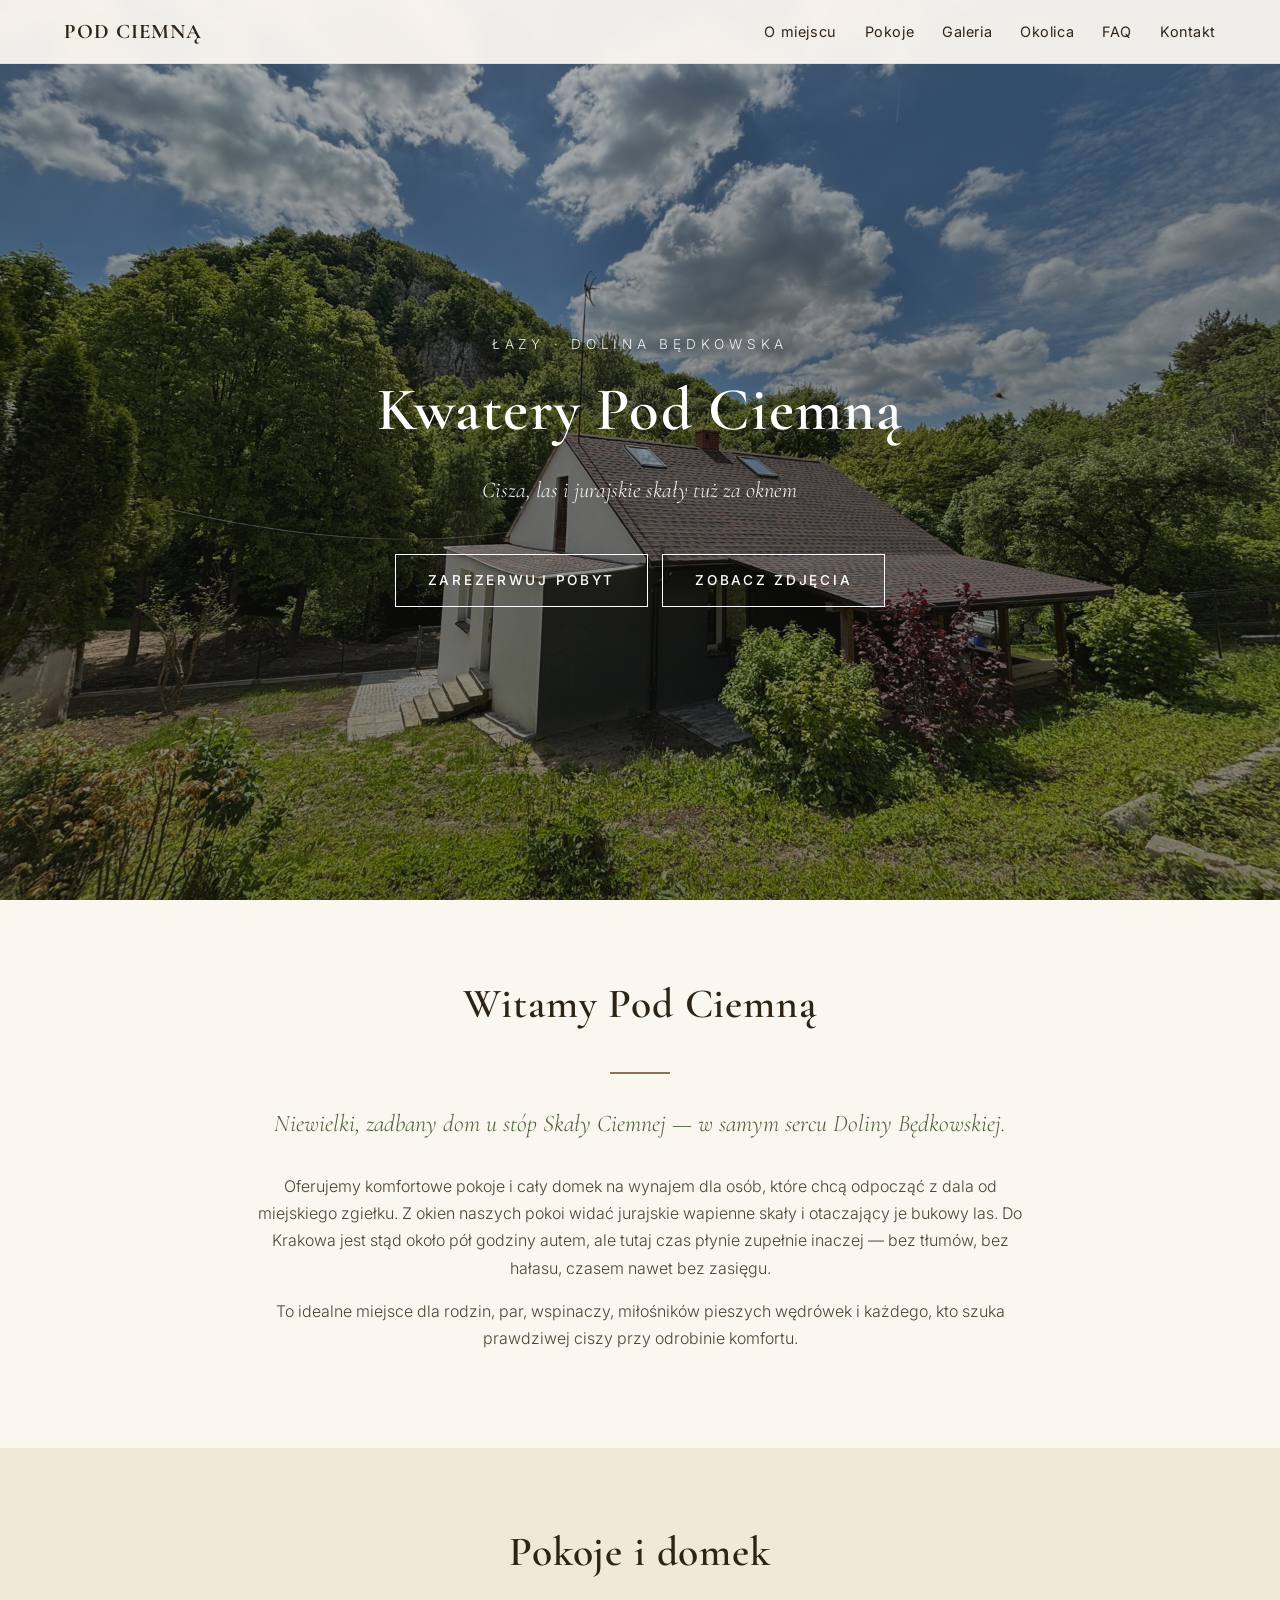
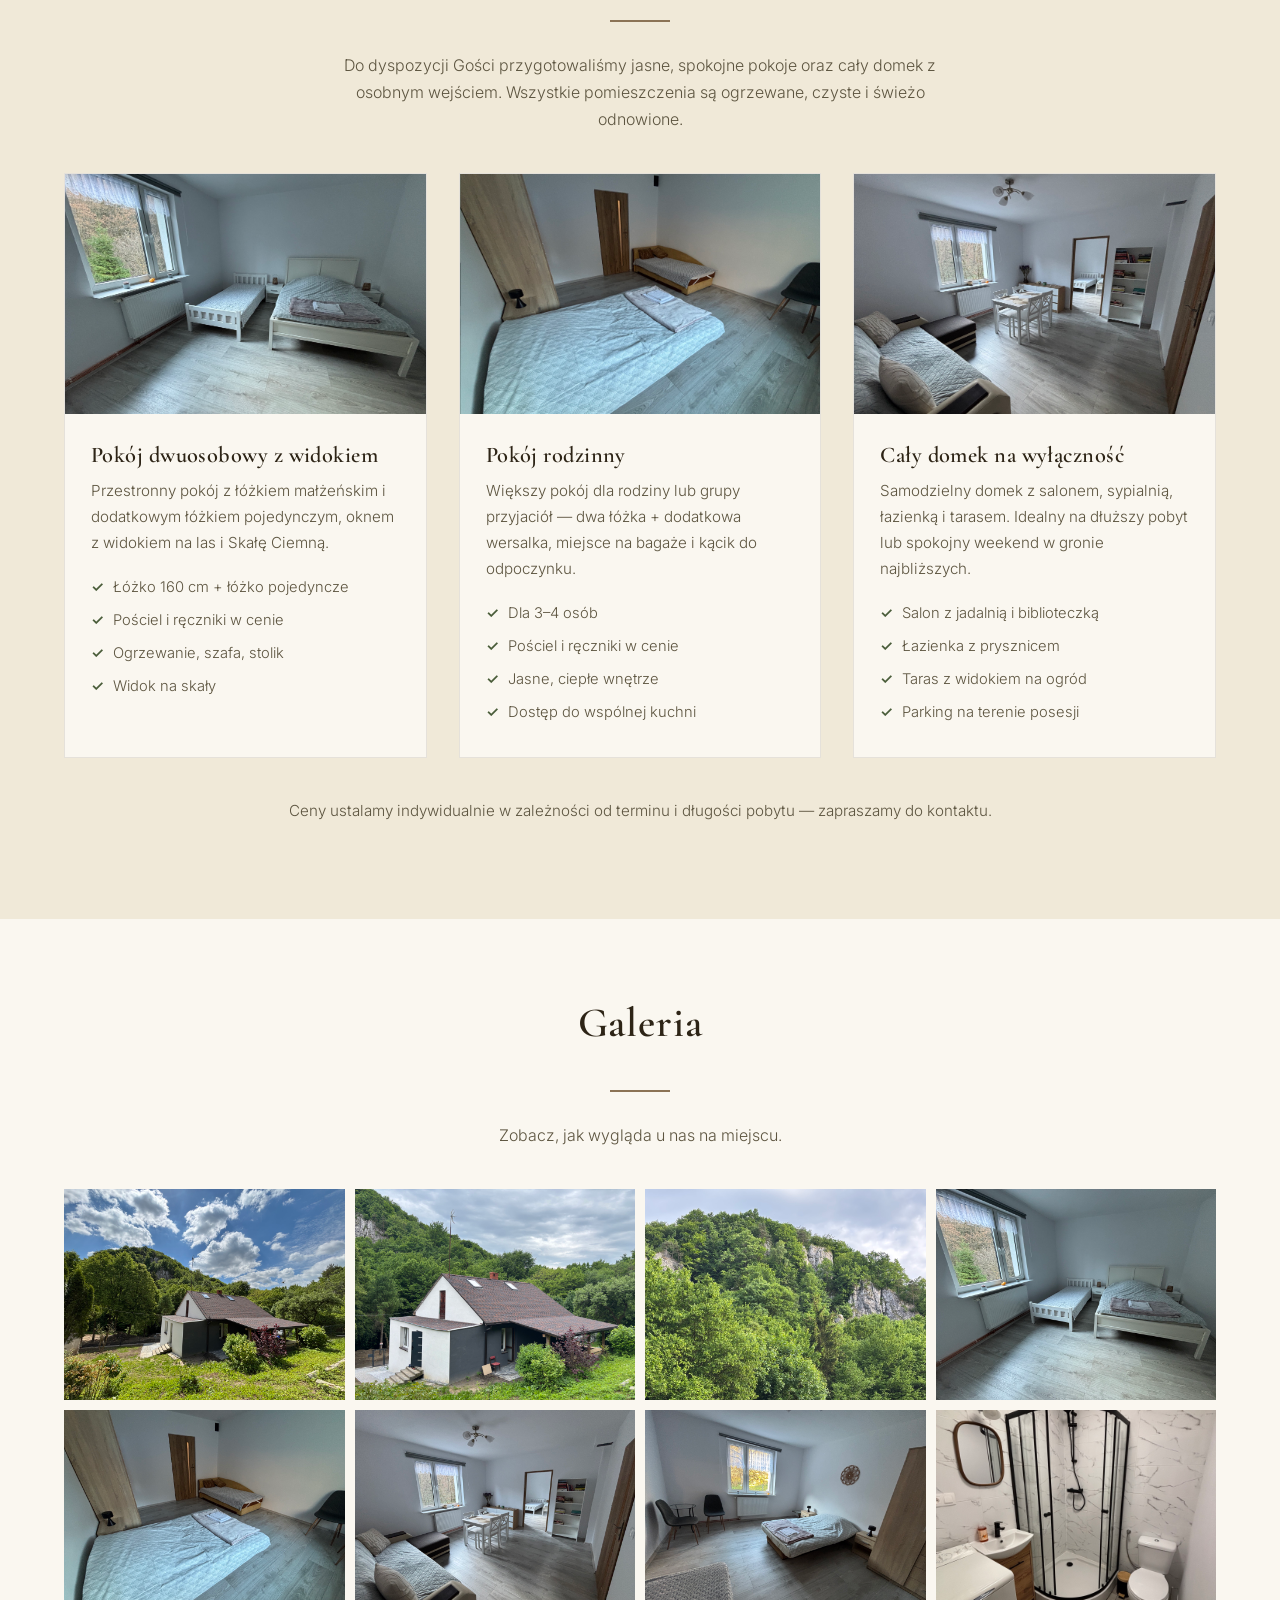
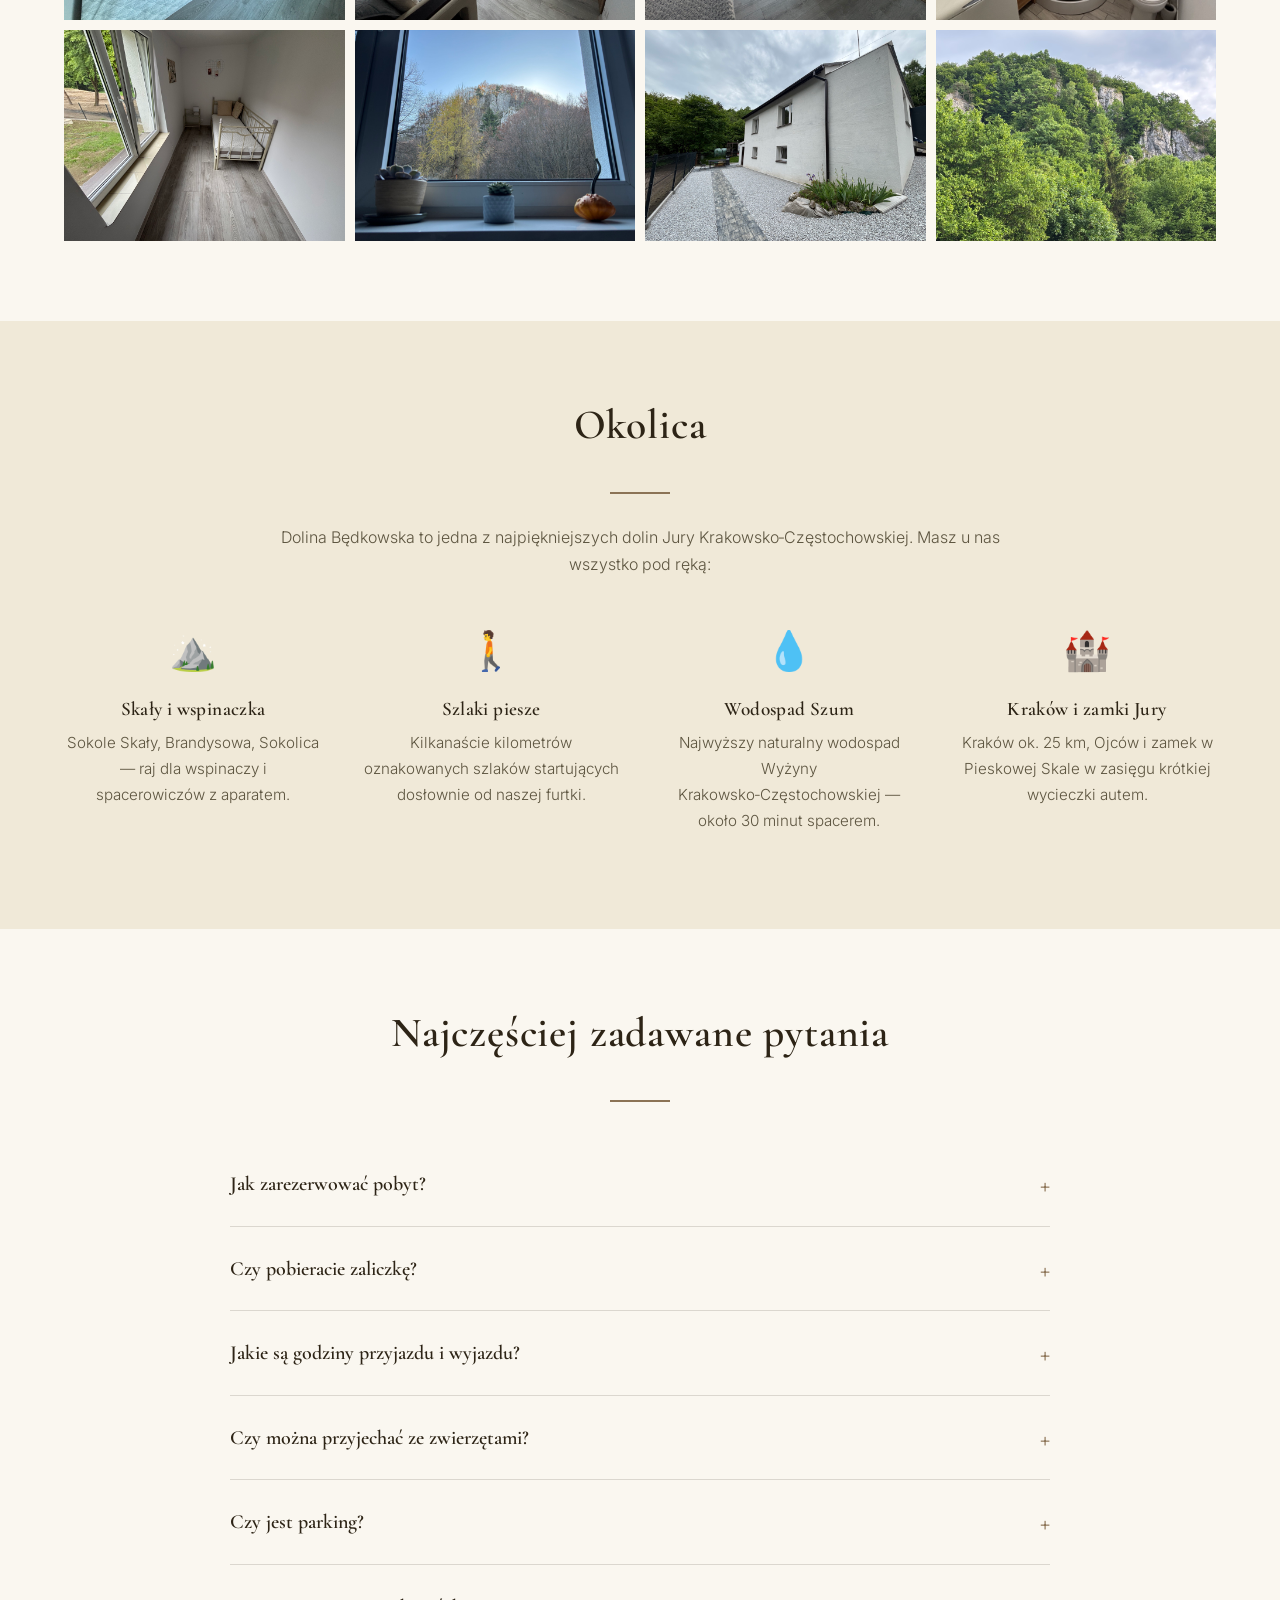
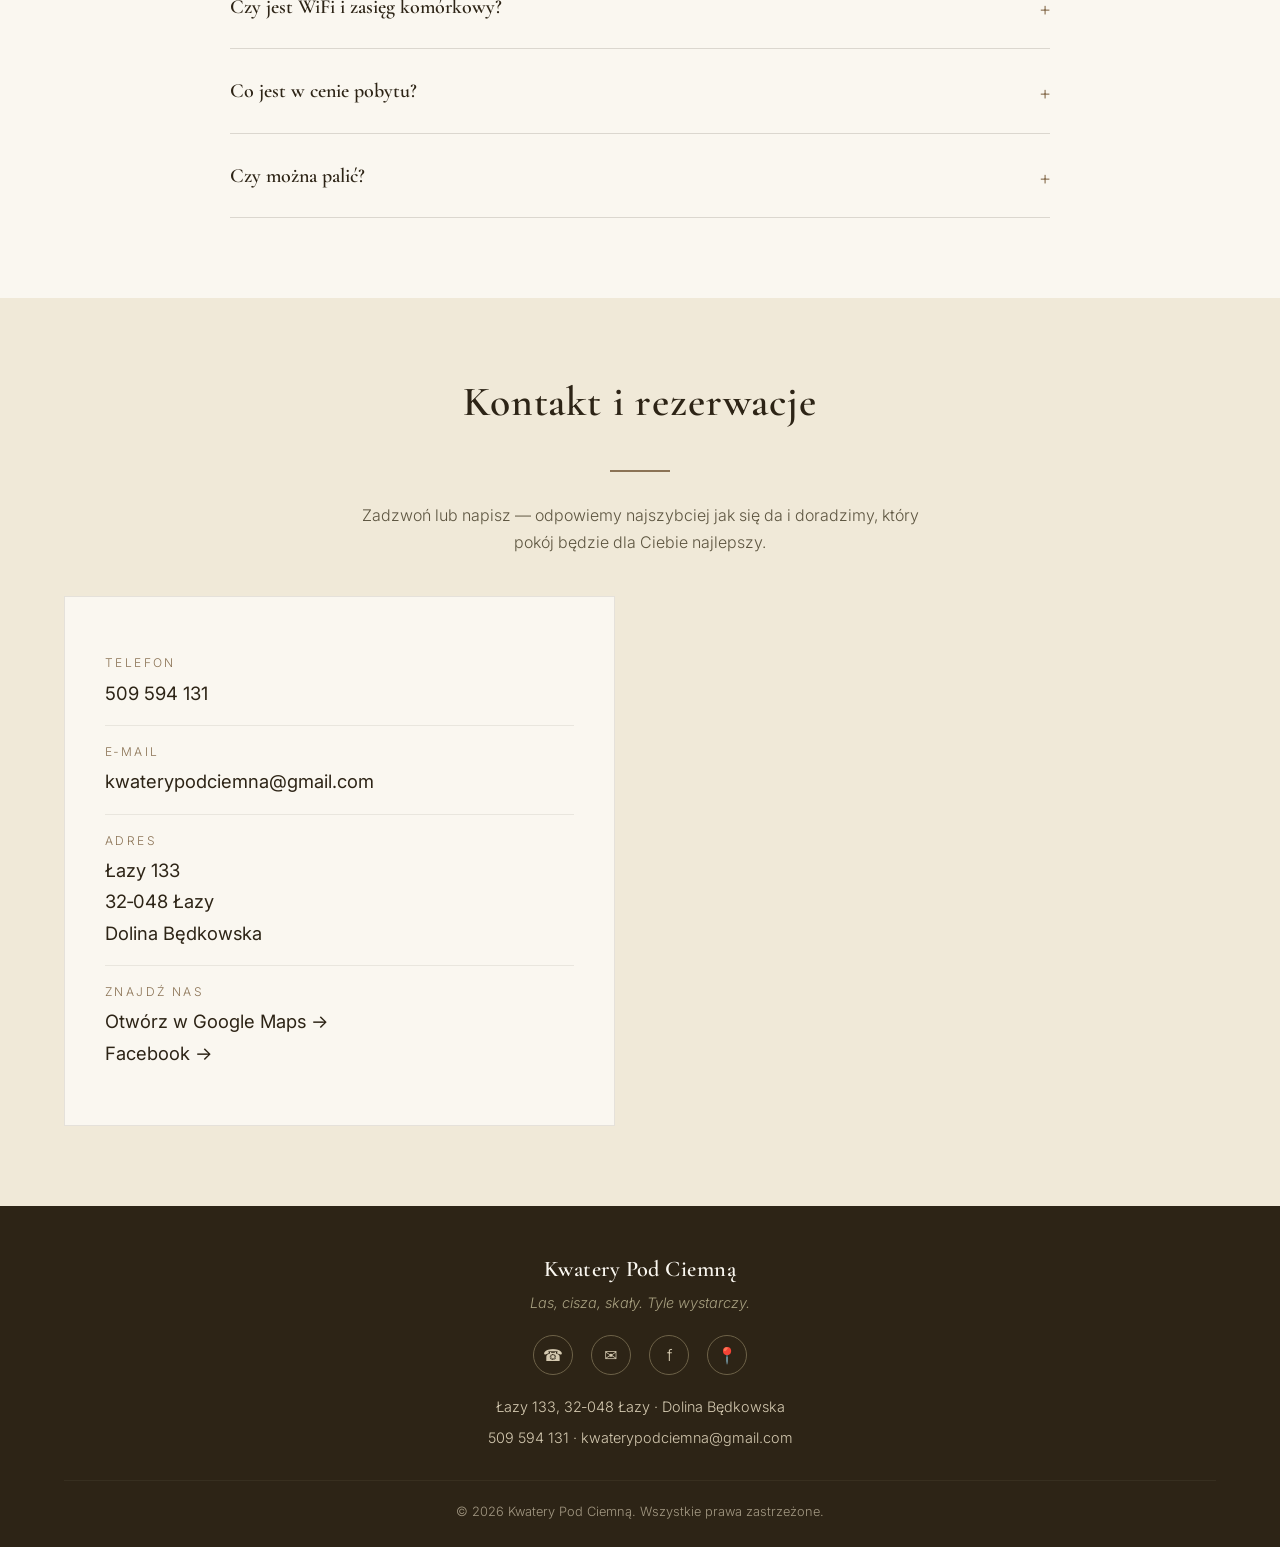
==== index.html @ f4beb1f3 "first commit" ====
<!DOCTYPE html>
<html lang="pl">
<head>
<meta charset="UTF-8" />
<meta name="viewport" content="width=device-width, initial-scale=1.0" />

<!-- SEO -->
<title>Kwatery Pod Ciemną – Noclegi i domek na wynajem w Dolinie Będkowskiej (Łazy)</title>
<meta name="description" content="Kwatery Pod Ciemną – ciche noclegi, pokoje i domek na wynajem w sercu Doliny Będkowskiej (Łazy 133). Skały, las, wypoczynek z dala od zgiełku. Rezerwacje: 509 594 131." />
<meta name="keywords" content="noclegi Dolina Będkowska, kwatery Łazy, pokoje Dolina Będkowska, domek na wynajem Jura Krakowsko-Częstochowska, noclegi Jura, wakacje, agroturystyka Łazy, kwatery pod Ciemną" />
<meta name="robots" content="index, follow" />
<meta name="author" content="Kwatery Pod Ciemną" />
<link rel="canonical" href="https://kwaterypodciemna.pl/" />

<!-- Open Graph -->
<meta property="og:type" content="website" />
<meta property="og:title" content="Kwatery Pod Ciemną – Noclegi w Dolinie Będkowskiej" />
<meta property="og:description" content="Ciche noclegi, pokoje i domek w środku lasu, tuż obok jurajskich skał. Łazy 133, Dolina Będkowska." />
<meta property="og:image" content="images/dom-glowne.jpg" />
<meta property="og:locale" content="pl_PL" />

<!-- Favicon -->
<link rel="icon" type="image/png" href="images/logo.png" />

<!-- Fonts -->
<link rel="preconnect" href="https://fonts.googleapis.com" />
<link rel="preconnect" href="https://fonts.gstatic.com" crossorigin />
<link href="https://fonts.googleapis.com/css2?family=Cormorant+Garamond:wght@500;600;700&family=Inter:wght@300;400;500;600&display=swap" rel="stylesheet" />

<!-- Structured data – local business -->
<script type="application/ld+json">
{
  "@context": "https://schema.org",
  "@type": "LodgingBusiness",
  "name": "Kwatery Pod Ciemną",
  "description": "Noclegi, pokoje i domek na wynajem w Dolinie Będkowskiej, w otoczeniu lasu i jurajskich skał.",
  "image": "images/dom-glowne.jpg",
  "telephone": "+48 509 594 131",
  "email": "kwaterypodciemna@gmail.com",
  "address": {
    "@type": "PostalAddress",
    "streetAddress": "Łazy 133",
    "postalCode": "32-048",
    "addressLocality": "Łazy",
    "addressRegion": "małopolskie",
    "addressCountry": "PL"
  },
  "geo": {
    "@type": "GeoCoordinates",
    "latitude": 50.1938,
    "longitude": 19.7363
  },
  "url": "https://kwaterypodciemna.pl/",
  "sameAs": [
    "https://www.facebook.com/"
  ]
}
</script>

<style>
  /* ========== Reset & podstawy ========== */
  *, *::before, *::after { box-sizing: border-box; }
  html { scroll-behavior: smooth; }
  body {
    margin: 0;
    font-family: 'Inter', system-ui, -apple-system, sans-serif;
    font-weight: 300;
    line-height: 1.7;
    color: #2d2416;
    background: #faf7f0;
    -webkit-font-smoothing: antialiased;
  }
  img { max-width: 100%; display: block; }
  a { color: #5a4a2a; text-decoration: none; transition: color .2s; }
  a:hover { color: #3d5a3d; }

  h1, h2, h3 {
    font-family: 'Cormorant Garamond', Georgia, serif;
    font-weight: 600;
    letter-spacing: .02em;
    color: #2d2416;
    margin: 0 0 .6em;
    line-height: 1.2;
  }
  h1 { font-size: clamp(2.2rem, 5vw, 3.8rem); }
  h2 { font-size: clamp(1.8rem, 3.5vw, 2.6rem); text-align: center; margin-bottom: 1em; }
  h3 { font-size: 1.4rem; }
  p  { margin: 0 0 1em; }

  .container { max-width: 1200px; margin: 0 auto; padding: 0 24px; }
  .section { padding: 80px 0; }
  .section-alt { background: #f0e9d8; }

  /* ========== Nawigacja ========== */
  .nav {
    position: fixed;
    top: 0; left: 0; right: 0;
    background: rgba(250, 247, 240, .95);
    backdrop-filter: blur(8px);
    border-bottom: 1px solid rgba(45, 36, 22, .08);
    z-index: 100;
    padding: 14px 0;
  }
  .nav-inner { display: flex; align-items: center; justify-content: space-between; }
  .nav-brand {
    font-family: 'Cormorant Garamond', serif;
    font-size: 1.3rem;
    font-weight: 700;
    letter-spacing: .05em;
    color: #2d2416;
    text-transform: uppercase;
  }
  .nav-links { display: flex; gap: 28px; list-style: none; margin: 0; padding: 0; }
  .nav-links a {
    color: #2d2416;
    font-size: .9rem;
    font-weight: 400;
    letter-spacing: .04em;
  }
  .nav-toggle { display: none; background: none; border: 0; font-size: 1.5rem; cursor: pointer; color: #2d2416; }

  @media (max-width: 820px) {
    .nav-links {
      position: absolute; top: 100%; left: 0; right: 0;
      background: #faf7f0;
      flex-direction: column;
      padding: 20px 24px;
      gap: 16px;
      border-bottom: 1px solid rgba(0,0,0,.08);
      transform: translateY(-110%);
      transition: transform .3s ease;
    }
    .nav-links.open { transform: translateY(0); }
    .nav-toggle { display: block; }
  }

  /* ========== Hero ========== */
  .hero {
    position: relative;
    min-height: 100vh;
    background: linear-gradient(rgba(20,20,15,.35), rgba(20,20,15,.55)),
                url('images/dom-glowne.jpg') center/cover no-repeat;
    color: #fff;
    display: flex;
    align-items: center;
    justify-content: center;
    text-align: center;
    padding: 80px 24px 40px;
  }
  .hero-content { max-width: 820px; }
  .hero-eyebrow {
    font-size: .85rem;
    letter-spacing: .35em;
    text-transform: uppercase;
    opacity: .9;
    margin-bottom: 18px;
  }
  .hero h1 { color: #fff; margin-bottom: .4em; }
  .hero-sub {
    font-family: 'Cormorant Garamond', serif;
    font-style: italic;
    font-size: clamp(1.1rem, 2vw, 1.4rem);
    color: #fff;
    opacity: .95;
    margin-bottom: 2em;
  }
  .btn {
    display: inline-block;
    padding: 14px 32px;
    border: 1.5px solid #fff;
    color: #fff;
    font-size: .85rem;
    letter-spacing: .2em;
    text-transform: uppercase;
    font-weight: 500;
    transition: all .25s;
    cursor: pointer;
    background: transparent;
  }
  .btn:hover { background: #fff; color: #2d2416; }
  .btn-dark {
    border-color: #3d5a3d; color: #3d5a3d; background: transparent;
  }
  .btn-dark:hover { background: #3d5a3d; color: #fff; }
  .hero-ctas { display: flex; gap: 14px; justify-content: center; flex-wrap: wrap; }

  /* ========== Sekcja „O miejscu” ========== */
  .intro {
    text-align: center;
    max-width: 780px;
    margin: 0 auto;
  }
  .intro .lead {
    font-family: 'Cormorant Garamond', serif;
    font-size: clamp(1.2rem, 2vw, 1.5rem);
    font-style: italic;
    color: #4a5d3a;
    margin-bottom: 1.2em;
  }
  .intro p { color: #4d4435; }

  .divider {
    width: 60px; height: 2px;
    background: #8b7355;
    margin: 0 auto 30px;
  }

  /* ========== Pokoje ========== */
  .rooms {
    display: grid;
    grid-template-columns: repeat(auto-fit, minmax(300px, 1fr));
    gap: 32px;
    margin-top: 40px;
  }
  .room-card {
    background: #faf7f0;
    border: 1px solid rgba(45, 36, 22, .1);
    overflow: hidden;
    transition: transform .3s, box-shadow .3s;
  }
  .room-card:hover {
    transform: translateY(-4px);
    box-shadow: 0 20px 40px rgba(45, 36, 22, .12);
  }
  .room-img {
    height: 240px;
    background-size: cover;
    background-position: center;
  }
  .room-body { padding: 28px 26px; }
  .room-body h3 { margin-bottom: .4em; }
  .room-body ul {
    list-style: none;
    padding: 0;
    margin: 14px 0 0;
    font-size: .92rem;
    color: #5d5540;
  }
  .room-body li { padding: 4px 0; padding-left: 22px; position: relative; }
  .room-body li::before {
    content: "✓";
    position: absolute; left: 0; top: 4px;
    color: #4a5d3a;
    font-weight: 600;
  }

  /* ========== Galeria ========== */
  .gallery {
    display: grid;
    grid-template-columns: repeat(auto-fit, minmax(230px, 1fr));
    gap: 10px;
    margin-top: 40px;
  }
  .gallery-item {
    aspect-ratio: 4/3;
    overflow: hidden;
    cursor: pointer;
    background: #e5dfc8;
  }
  .gallery-item img {
    width: 100%; height: 100%;
    object-fit: cover;
    transition: transform .6s ease;
  }
  .gallery-item:hover img { transform: scale(1.08); }
  .gallery-item.tall { grid-row: span 2; aspect-ratio: 3/5; }

  /* Lightbox */
  .lightbox {
    position: fixed; inset: 0;
    background: rgba(15, 12, 8, .95);
    display: none;
    align-items: center; justify-content: center;
    z-index: 200;
    padding: 40px;
  }
  .lightbox.active { display: flex; }
  .lightbox img {
    max-width: 90vw;
    max-height: 85vh;
    object-fit: contain;
  }
  .lightbox-close {
    position: absolute; top: 20px; right: 30px;
    font-size: 2.2rem;
    color: #fff;
    background: none; border: 0;
    cursor: pointer;
    line-height: 1;
  }
  .lightbox-nav {
    position: absolute; top: 50%; transform: translateY(-50%);
    background: rgba(255,255,255,.1);
    border: 0; color: #fff;
    font-size: 1.8rem;
    width: 50px; height: 50px;
    border-radius: 50%;
    cursor: pointer;
    transition: background .2s;
  }
  .lightbox-nav:hover { background: rgba(255,255,255,.25); }
  .lightbox-prev { left: 30px; }
  .lightbox-next { right: 30px; }

  /* ========== Atrakcje ========== */
  .features {
    display: grid;
    grid-template-columns: repeat(auto-fit, minmax(240px, 1fr));
    gap: 40px;
    margin-top: 40px;
    text-align: center;
  }
  .feature-icon {
    font-size: 2.4rem;
    margin-bottom: 14px;
  }
  .feature h3 { font-size: 1.2rem; margin-bottom: .5em; }
  .feature p { color: #5d5540; font-size: .95rem; }

  /* ========== FAQ ========== */
  .faq {
    max-width: 820px;
    margin: 40px auto 0;
  }
  details {
    border-bottom: 1px solid rgba(45, 36, 22, .15);
    padding: 20px 0;
  }
  summary {
    font-family: 'Cormorant Garamond', serif;
    font-size: 1.25rem;
    font-weight: 600;
    color: #2d2416;
    cursor: pointer;
    list-style: none;
    display: flex;
    justify-content: space-between;
    align-items: center;
  }
  summary::-webkit-details-marker { display: none; }
  summary::after {
    content: "+";
    font-size: 1.6rem;
    color: #8b7355;
    transition: transform .3s;
    margin-left: 20px;
  }
  details[open] summary::after { transform: rotate(45deg); }
  details p { margin: 14px 0 0; color: #5d5540; }

  /* ========== Kontakt ========== */
  .contact-grid {
    display: grid;
    grid-template-columns: 1fr 1fr;
    gap: 50px;
    margin-top: 40px;
    align-items: stretch;
  }
  @media (max-width: 820px) {
    .contact-grid { grid-template-columns: 1fr; }
  }
  .contact-info {
    background: #faf7f0;
    padding: 40px;
    border: 1px solid rgba(45, 36, 22, .1);
  }
  .contact-item {
    padding: 16px 0;
    border-bottom: 1px solid rgba(45, 36, 22, .08);
  }
  .contact-item:last-child { border-bottom: 0; }
  .contact-label {
    font-size: .75rem;
    text-transform: uppercase;
    letter-spacing: .2em;
    color: #8b7355;
    margin-bottom: 4px;
  }
  .contact-value {
    font-size: 1.15rem;
    color: #2d2416;
    font-weight: 400;
  }
  .contact-value a { color: #2d2416; }
  .contact-value a:hover { color: #4a5d3a; }

  .map-embed {
    width: 100%;
    min-height: 380px;
    border: 0;
  }

  /* ========== Footer ========== */
  footer {
    background: #2d2416;
    color: #d4c9b0;
    padding: 50px 0 24px;
    text-align: center;
  }
  footer p { margin: 6px 0; font-size: .9rem; }
  footer a { color: #d4c9b0; }
  footer a:hover { color: #fff; }
  .footer-social { display: flex; justify-content: center; gap: 18px; margin: 20px 0; }
  .footer-social a {
    width: 40px; height: 40px;
    border: 1px solid #6d6248;
    border-radius: 50%;
    display: flex; align-items: center; justify-content: center;
    transition: all .25s;
  }
  .footer-social a:hover {
    background: #d4c9b0;
    color: #2d2416;
  }
  .footer-bottom {
    margin-top: 30px;
    padding-top: 20px;
    border-top: 1px solid #3d3424;
    font-size: .8rem;
    opacity: .7;
  }

  /* ========== Animacje scrollowe ========== */
  .fade-in {
    opacity: 0;
    transform: translateY(20px);
    transition: opacity .8s ease, transform .8s ease;
  }
  .fade-in.visible {
    opacity: 1;
    transform: translateY(0);
  }
</style>
</head>
<body>

<!-- ========== Nawigacja ========== -->
<nav class="nav">
  <div class="container nav-inner">
    <a href="#" class="nav-brand">Pod Ciemną</a>
    <button class="nav-toggle" aria-label="Menu">☰</button>
    <ul class="nav-links">
      <li><a href="#o-nas">O miejscu</a></li>
      <li><a href="#pokoje">Pokoje</a></li>
      <li><a href="#galeria">Galeria</a></li>
      <li><a href="#okolica">Okolica</a></li>
      <li><a href="#faq">FAQ</a></li>
      <li><a href="#kontakt">Kontakt</a></li>
    </ul>
  </div>
</nav>

<!-- ========== Hero ========== -->
<header class="hero">
  <div class="hero-content">
    <div class="hero-eyebrow">Łazy · Dolina Będkowska</div>
    <h1>Kwatery Pod Ciemną</h1>
    <p class="hero-sub">Cisza, las i jurajskie skały tuż za oknem</p>
    <div class="hero-ctas">
      <a class="btn" href="#kontakt">Zarezerwuj pobyt</a>
      <a class="btn" href="#galeria">Zobacz zdjęcia</a>
    </div>
  </div>
</header>

<!-- ========== O miejscu ========== -->
<section id="o-nas" class="section">
  <div class="container">
    <h2>Witamy Pod Ciemną</h2>
    <div class="divider"></div>
    <div class="intro fade-in">
      <p class="lead">Niewielki, zadbany dom u stóp Skały Ciemnej — w samym sercu Doliny Będkowskiej.</p>
      <p>
        Oferujemy komfortowe pokoje i cały domek na wynajem dla osób, które chcą odpocząć z dala od miejskiego zgiełku.
        Z okien naszych pokoi widać jurajskie wapienne skały i otaczający je bukowy las. Do Krakowa jest stąd około
        pół godziny autem, ale tutaj czas płynie zupełnie inaczej — bez tłumów, bez hałasu, czasem nawet bez zasięgu.
      </p>
      <p>
        To idealne miejsce dla rodzin, par, wspinaczy, miłośników pieszych wędrówek i każdego,
        kto szuka prawdziwej ciszy przy odrobinie komfortu.
      </p>
    </div>
  </div>
</section>

<!-- ========== Pokoje ========== -->
<section id="pokoje" class="section section-alt">
  <div class="container">
    <h2>Pokoje i domek</h2>
    <div class="divider"></div>
    <p style="text-align:center; max-width:640px; margin: 0 auto; color:#5d5540;">
      Do dyspozycji Gości przygotowaliśmy jasne, spokojne pokoje oraz cały domek z osobnym wejściem.
      Wszystkie pomieszczenia są ogrzewane, czyste i świeżo odnowione.
    </p>

    <div class="rooms">
      <article class="room-card fade-in">
        <div class="room-img" style="background-image:url('images/pokoj-1.jpg');"></div>
        <div class="room-body">
          <h3>Pokój dwuosobowy z widokiem</h3>
          <p style="color:#5d5540; font-size:.95rem;">
            Przestronny pokój z łóżkiem małżeńskim i dodatkowym łóżkiem pojedynczym,
            oknem z widokiem na las i Skałę Ciemną.
          </p>
          <ul>
            <li>Łóżko 160 cm + łóżko pojedyncze</li>
            <li>Pościel i ręczniki w cenie</li>
            <li>Ogrzewanie, szafa, stolik</li>
            <li>Widok na skały</li>
          </ul>
        </div>
      </article>

      <article class="room-card fade-in">
        <div class="room-img" style="background-image:url('images/pokoj-2.jpg');"></div>
        <div class="room-body">
          <h3>Pokój rodzinny</h3>
          <p style="color:#5d5540; font-size:.95rem;">
            Większy pokój dla rodziny lub grupy przyjaciół — dwa łóżka + dodatkowa wersalka,
            miejsce na bagaże i kącik do odpoczynku.
          </p>
          <ul>
            <li>Dla 3–4 osób</li>
            <li>Pościel i ręczniki w cenie</li>
            <li>Jasne, ciepłe wnętrze</li>
            <li>Dostęp do wspólnej kuchni</li>
          </ul>
        </div>
      </article>

      <article class="room-card fade-in">
        <div class="room-img" style="background-image:url('images/domek-salon.jpg');"></div>
        <div class="room-body">
          <h3>Cały domek na wyłączność</h3>
          <p style="color:#5d5540; font-size:.95rem;">
            Samodzielny domek z salonem, sypialnią, łazienką i tarasem.
            Idealny na dłuższy pobyt lub spokojny weekend w gronie najbliższych.
          </p>
          <ul>
            <li>Salon z jadalnią i biblioteczką</li>
            <li>Łazienka z prysznicem</li>
            <li>Taras z widokiem na ogród</li>
            <li>Parking na terenie posesji</li>
          </ul>
        </div>
      </article>
    </div>

    <p style="text-align:center; margin-top:40px; font-size:.95rem; color:#5d5540;">
      Ceny ustalamy indywidualnie w zależności od terminu i długości pobytu — zapraszamy do kontaktu.
    </p>
  </div>
</section>

<!-- ========== Galeria ========== -->
<!-- TODO: Dodać więcej zdjęć do galerii (pokoje, kuchnia, taras, ogród, okolica, ognisko itp.) -->
<section id="galeria" class="section">
  <div class="container">
    <h2>Galeria</h2>
    <div class="divider"></div>
    <p style="text-align:center; color:#5d5540;">Zobacz, jak wygląda u nas na miejscu.</p>

    <div class="gallery">
      <div class="gallery-item"><img src="images/dom-glowne.jpg" alt="Dom wśród lasu Pod Ciemną" loading="lazy"></div>
      <div class="gallery-item"><img src="images/dom-bok.jpg" alt="Widok z boku na domek" loading="lazy"></div>
      <div class="gallery-item"><img src="images/skala-ciemna.jpg" alt="Skała Ciemna w Dolinie Będkowskiej" loading="lazy"></div>
      <div class="gallery-item"><img src="images/pokoj-1.jpg" alt="Pokój z łóżkiem małżeńskim" loading="lazy"></div>
      <div class="gallery-item"><img src="images/pokoj-2.jpg" alt="Pokój rodzinny" loading="lazy"></div>
      <div class="gallery-item"><img src="images/domek-salon.jpg" alt="Salon w domku" loading="lazy"></div>
      <div class="gallery-item"><img src="images/sypialnia-poddasze.jpg" alt="Sypialnia na poddaszu" loading="lazy"></div>
      <div class="gallery-item"><img src="images/lazienka.jpg" alt="Łazienka z prysznicem" loading="lazy"></div>
      <div class="gallery-item"><img src="images/pokoj-mniejszy.jpg" alt="Przytulny pokój" loading="lazy"></div>
      <div class="gallery-item"><img src="images/widok-z-okna.jpg" alt="Widok z okna na skały" loading="lazy"></div>
      <div class="gallery-item"><img src="images/podjazd.jpg" alt="Podjazd i parking" loading="lazy"></div>
      <div class="gallery-item"><img src="images/las.jpg" alt="Las wokół domu" loading="lazy"></div>
    </div>
  </div>
</section>

<!-- Lightbox -->
<div class="lightbox" id="lightbox" aria-hidden="true">
  <button class="lightbox-close" aria-label="Zamknij">&times;</button>
  <button class="lightbox-nav lightbox-prev" aria-label="Poprzednie">‹</button>
  <img id="lightbox-img" src="" alt="" />
  <button class="lightbox-nav lightbox-next" aria-label="Następne">›</button>
</div>

<!-- ========== Okolica ========== -->
<section id="okolica" class="section section-alt">
  <div class="container">
    <h2>Okolica</h2>
    <div class="divider"></div>
    <p style="text-align:center; max-width:720px; margin:0 auto; color:#5d5540;">
      Dolina Będkowska to jedna z najpiękniejszych dolin Jury Krakowsko‑Częstochowskiej.
      Masz u nas wszystko pod ręką:
    </p>

    <div class="features">
      <div class="feature fade-in">
        <div class="feature-icon">⛰️</div>
        <h3>Skały i wspinaczka</h3>
        <p>Sokole Skały, Brandysowa, Sokolica — raj dla wspinaczy i spacerowiczów z aparatem.</p>
      </div>
      <div class="feature fade-in">
        <div class="feature-icon">🚶</div>
        <h3>Szlaki piesze</h3>
        <p>Kilkanaście kilometrów oznakowanych szlaków startujących dosłownie od naszej furtki.</p>
      </div>
      <div class="feature fade-in">
        <div class="feature-icon">💧</div>
        <h3>Wodospad Szum</h3>
        <p>Najwyższy naturalny wodospad Wyżyny Krakowsko‑Częstochowskiej — około 30 minut spacerem.</p>
      </div>
      <div class="feature fade-in">
        <div class="feature-icon">🏰</div>
        <h3>Kraków i zamki Jury</h3>
        <p>Kraków ok. 25 km, Ojców i zamek w Pieskowej Skale w zasięgu krótkiej wycieczki autem.</p>
      </div>
    </div>
  </div>
</section>

<!-- ========== FAQ ========== -->
<section id="faq" class="section">
  <div class="container">
    <h2>Najczęściej zadawane pytania</h2>
    <div class="divider"></div>
    <div class="faq">
      <details>
        <summary>Jak zarezerwować pobyt?</summary>
        <p>Rezerwujemy wyłącznie telefonicznie lub mailowo — zadzwoń pod numer <a href="tel:+48509594131">509 594 131</a> lub napisz na <a href="mailto:kwaterypodciemna@gmail.com">kwaterypodciemna@gmail.com</a>. Nie korzystamy z Booking.com ani innych portali.</p>
      </details>
      <details>
        <summary>Czy pobieracie zaliczkę?</summary>
        <p>Przy dłuższych pobytach i rezerwacjach w sezonie prosimy o symboliczną zaliczkę na poczet rezerwacji — szczegóły ustalamy indywidualnie podczas rozmowy telefonicznej.</p>
      </details>
      <details>
        <summary>Jakie są godziny przyjazdu i wyjazdu?</summary>
        <p>Doba pobytowa zaczyna się od godziny 15:00, a kończy o 11:00 następnego dnia. Godziny są elastyczne — jeśli potrzebujesz innej pory, po prostu daj nam znać.</p>
      </details>
      <details>
        <summary>Czy można przyjechać ze zwierzętami?</summary>
        <p>Tak, kochamy zwierzęta. Prosimy tylko o wcześniejszą informację podczas rezerwacji, żebyśmy wiedzieli, że pojawi się u nas czworonóg.</p>
      </details>
      <details>
        <summary>Czy jest parking?</summary>
        <p>Tak, na terenie posesji przygotowaliśmy miejsca parkingowe dla Gości — za darmo i w pełni bezpiecznie.</p>
      </details>
      <details>
        <summary>Czy jest WiFi i zasięg komórkowy?</summary>
        <p>WiFi jest dostępne w głównym domu. Zasięg GSM bywa słaby — to część uroku tego miejsca. Jeśli szukasz prawdziwego odpoczynku od telefonu, trafiłeś w idealne miejsce.</p>
      </details>
      <details>
        <summary>Co jest w cenie pobytu?</summary>
        <p>Świeża pościel, ręczniki, parking, ogrzewanie, media i dostęp do wspólnej kuchni. Opłata klimatyczna — zgodnie z obowiązującą stawką gminy.</p>
      </details>
      <details>
        <summary>Czy można palić?</summary>
        <p>W domu i domku obowiązuje zakaz palenia. Na zewnątrz, na tarasie i w ogrodzie — oczywiście można.</p>
      </details>
    </div>
  </div>
</section>

<!-- ========== Kontakt ========== -->
<section id="kontakt" class="section section-alt">
  <div class="container">
    <h2>Kontakt i rezerwacje</h2>
    <div class="divider"></div>
    <p style="text-align:center; max-width:600px; margin:0 auto; color:#5d5540;">
      Zadzwoń lub napisz — odpowiemy najszybciej jak się da i doradzimy, który pokój będzie dla Ciebie najlepszy.
    </p>

    <div class="contact-grid">
      <div class="contact-info fade-in">
        <div class="contact-item">
          <div class="contact-label">Telefon</div>
          <div class="contact-value"><a href="tel:+48509594131">509 594 131</a></div>
        </div>
        <div class="contact-item">
          <div class="contact-label">E‑mail</div>
          <div class="contact-value"><a href="mailto:kwaterypodciemna@gmail.com">kwaterypodciemna@gmail.com</a></div>
        </div>
        <div class="contact-item">
          <div class="contact-label">Adres</div>
          <div class="contact-value">
            Łazy 133<br>
            32‑048 Łazy<br>
            Dolina Będkowska
          </div>
        </div>
        <div class="contact-item">
          <div class="contact-label">Znajdź nas</div>
          <div class="contact-value">
            <a href="https://maps.app.goo.gl/Wi2SfNXNNqBU4zpj6" target="_blank" rel="noopener">Otwórz w Google Maps →</a><br>
            <a href="https://facebook.com" target="_blank" rel="noopener">Facebook →</a><!-- TODO: Uzupełnić prawdziwy link do profilu na Facebooku -->
          </div>
        </div>
      </div>

      <iframe
        class="map-embed fade-in"
        src="https://www.google.com/maps?q=%C5%81azy%20133%2C%2032-048%20%C5%81azy&output=embed"
        loading="lazy"
        referrerpolicy="no-referrer-when-downgrade"
        title="Lokalizacja Kwatery Pod Ciemną">
      </iframe>
    </div>
  </div>
</section>

<!-- ========== Footer ========== -->
<!-- TODO: Hosting — wrzucić stronę np. na Netlify (darmowy, drag & drop folderu pod-ciemna) lub GitHub Pages. Kupić domenę kwaterypodciemna.pl i podpiąć. -->
<footer>
  <div class="container">
    <h3 style="color:#faf7f0; margin-bottom:8px;">Kwatery Pod Ciemną</h3>
    <p style="font-style:italic; color:#a8a080;">Las, cisza, skały. Tyle wystarczy.</p>

    <div class="footer-social">
      <a href="tel:+48509594131" aria-label="Telefon" title="Telefon">☎</a>
      <a href="mailto:kwaterypodciemna@gmail.com" aria-label="E‑mail" title="E-mail">✉</a>
      <a href="https://facebook.com" target="_blank" rel="noopener" aria-label="Facebook" title="Facebook">f</a>
      <a href="https://maps.app.goo.gl/Wi2SfNXNNqBU4zpj6" target="_blank" rel="noopener" aria-label="Google Maps" title="Mapa">📍</a>
    </div>

    <p>Łazy 133, 32‑048 Łazy · Dolina Będkowska</p>
    <p><a href="tel:+48509594131">509 594 131</a> · <a href="mailto:kwaterypodciemna@gmail.com">kwaterypodciemna@gmail.com</a></p>

    <div class="footer-bottom">
      © <span id="year"></span> Kwatery Pod Ciemną. Wszystkie prawa zastrzeżone.
    </div>
  </div>
</footer>

<script>
  // Rok w stopce
  document.getElementById('year').textContent = new Date().getFullYear();

  // Mobile menu
  const toggle = document.querySelector('.nav-toggle');
  const links  = document.querySelector('.nav-links');
  toggle.addEventListener('click', () => links.classList.toggle('open'));
  document.querySelectorAll('.nav-links a').forEach(a => {
    a.addEventListener('click', () => links.classList.remove('open'));
  });

  // Fade-in przy scrollu
  const io = new IntersectionObserver((entries) => {
    entries.forEach(e => { if (e.isIntersecting) e.target.classList.add('visible'); });
  }, { threshold: .15 });
  document.querySelectorAll('.fade-in').forEach(el => io.observe(el));

  // Lightbox
  const lightbox    = document.getElementById('lightbox');
  const lightboxImg = document.getElementById('lightbox-img');
  const items       = Array.from(document.querySelectorAll('.gallery-item img'));
  let currentIdx    = 0;

  function openLightbox(idx) {
    currentIdx = idx;
    lightboxImg.src = items[idx].src;
    lightboxImg.alt = items[idx].alt;
    lightbox.classList.add('active');
    document.body.style.overflow = 'hidden';
  }
  function closeLightbox() {
    lightbox.classList.remove('active');
    document.body.style.overflow = '';
  }
  function navLightbox(dir) {
    currentIdx = (currentIdx + dir + items.length) % items.length;
    lightboxImg.src = items[currentIdx].src;
    lightboxImg.alt = items[currentIdx].alt;
  }

  items.forEach((img, i) => img.parentElement.addEventListener('click', () => openLightbox(i)));
  document.querySelector('.lightbox-close').addEventListener('click', closeLightbox);
  document.querySelector('.lightbox-prev').addEventListener('click', () => navLightbox(-1));
  document.querySelector('.lightbox-next').addEventListener('click', () => navLightbox(1));
  lightbox.addEventListener('click', (e) => { if (e.target === lightbox) closeLightbox(); });
  document.addEventListener('keydown', (e) => {
    if (!lightbox.classList.contains('active')) return;
    if (e.key === 'Escape') closeLightbox();
    if (e.key === 'ArrowLeft')  navLightbox(-1);
    if (e.key === 'ArrowRight') navLightbox(1);
  });
</script>

</body>
</html>
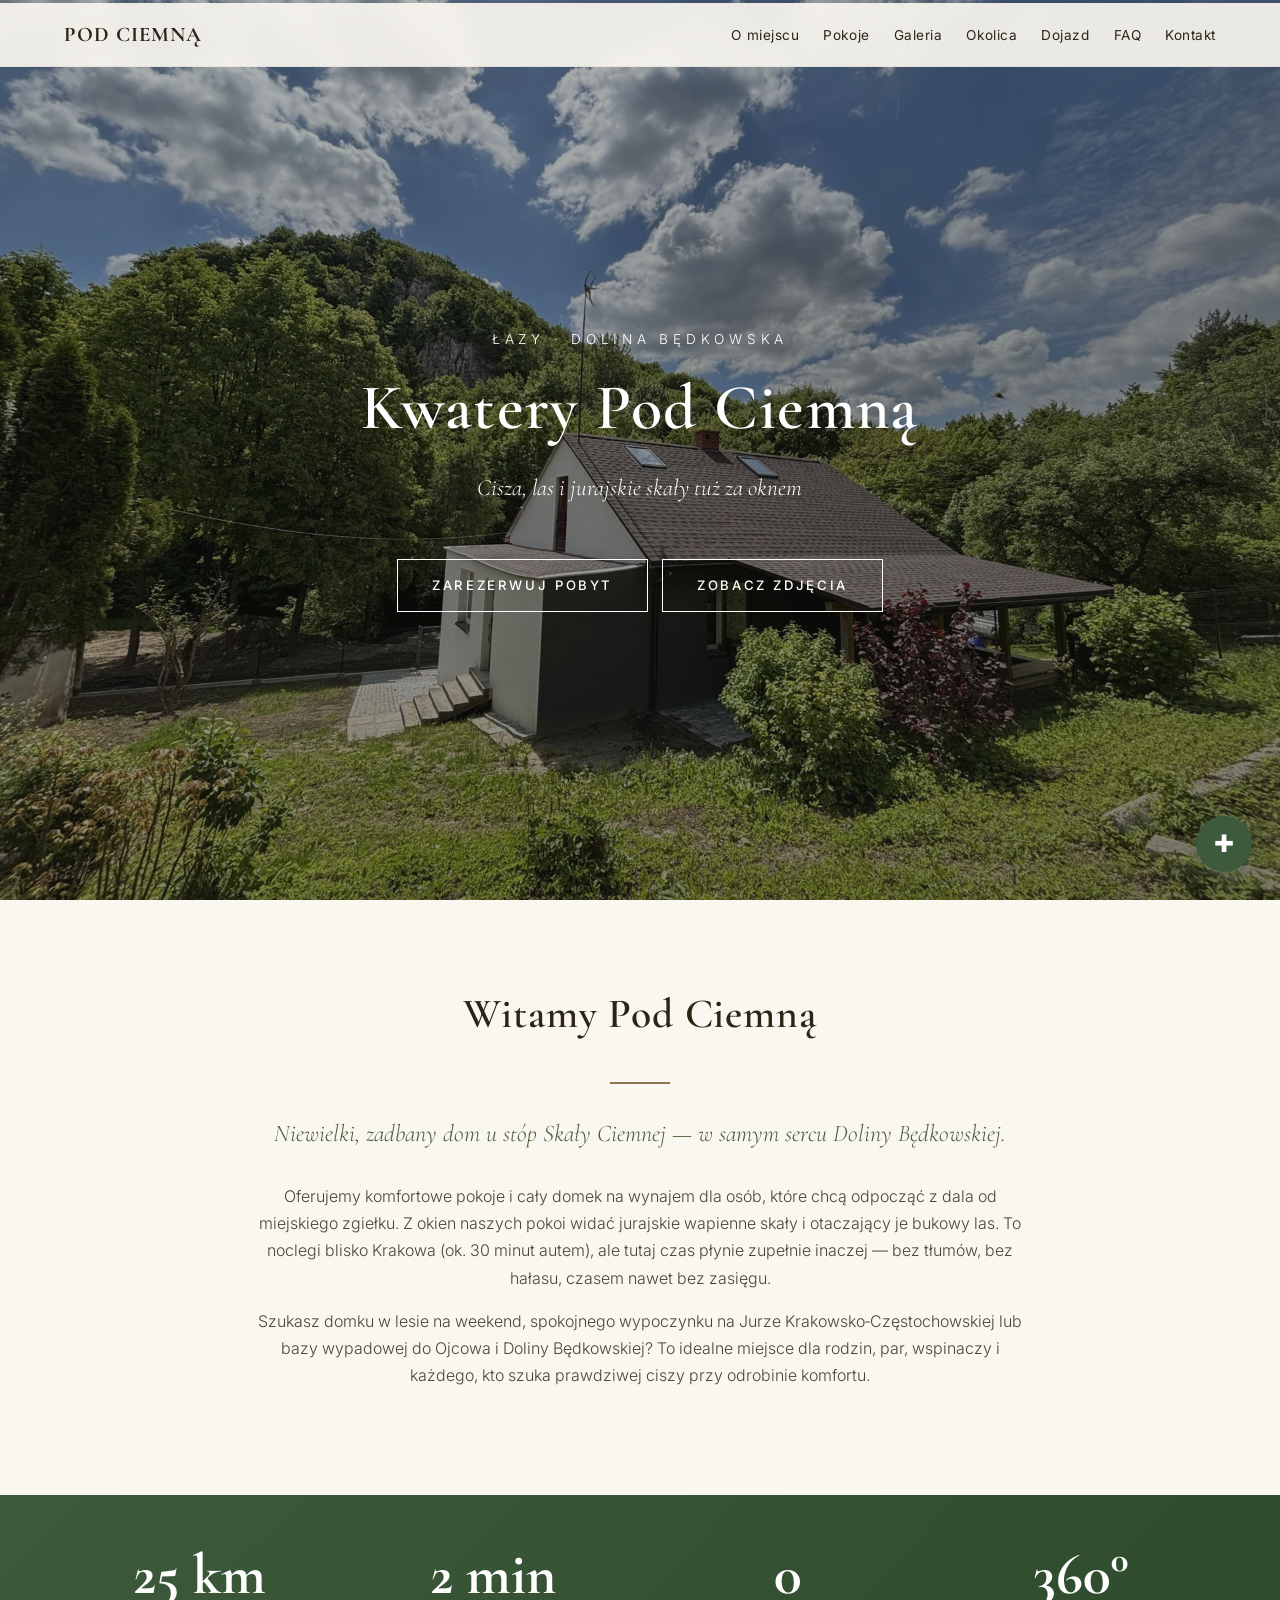
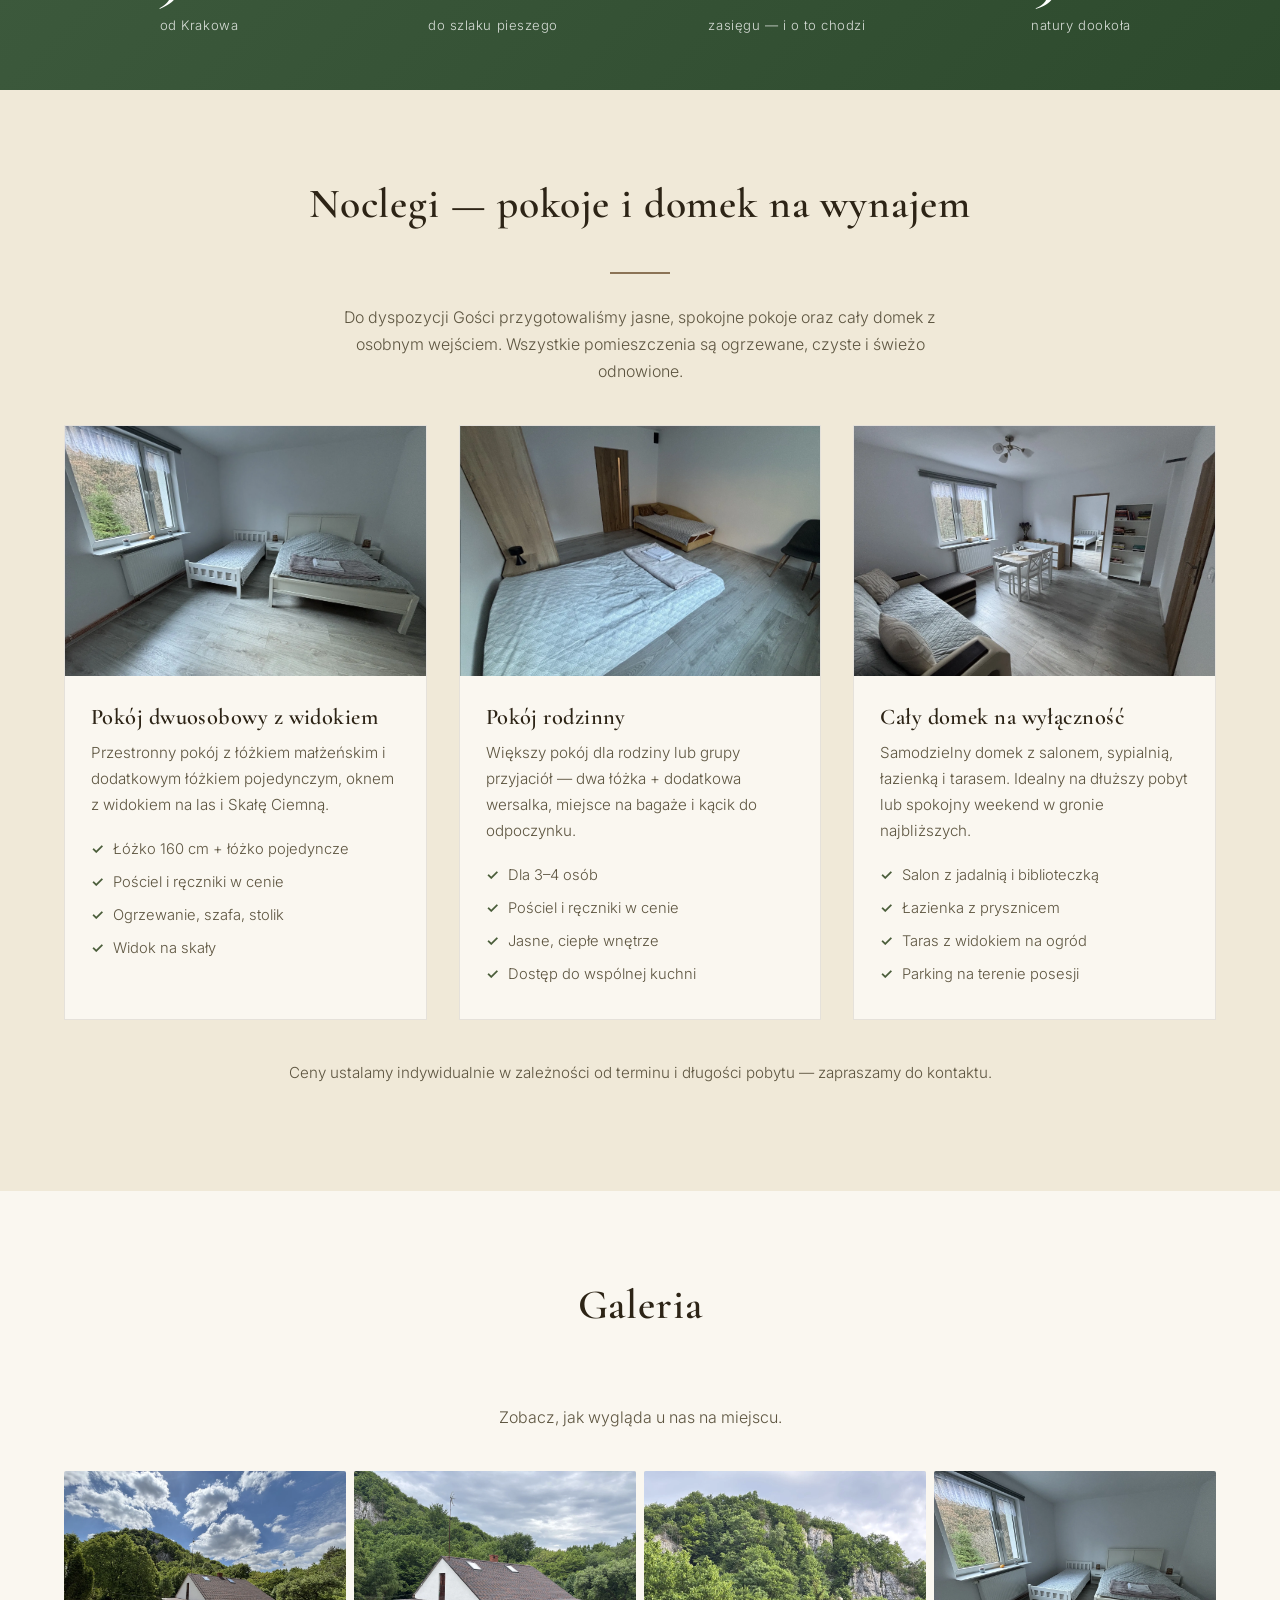
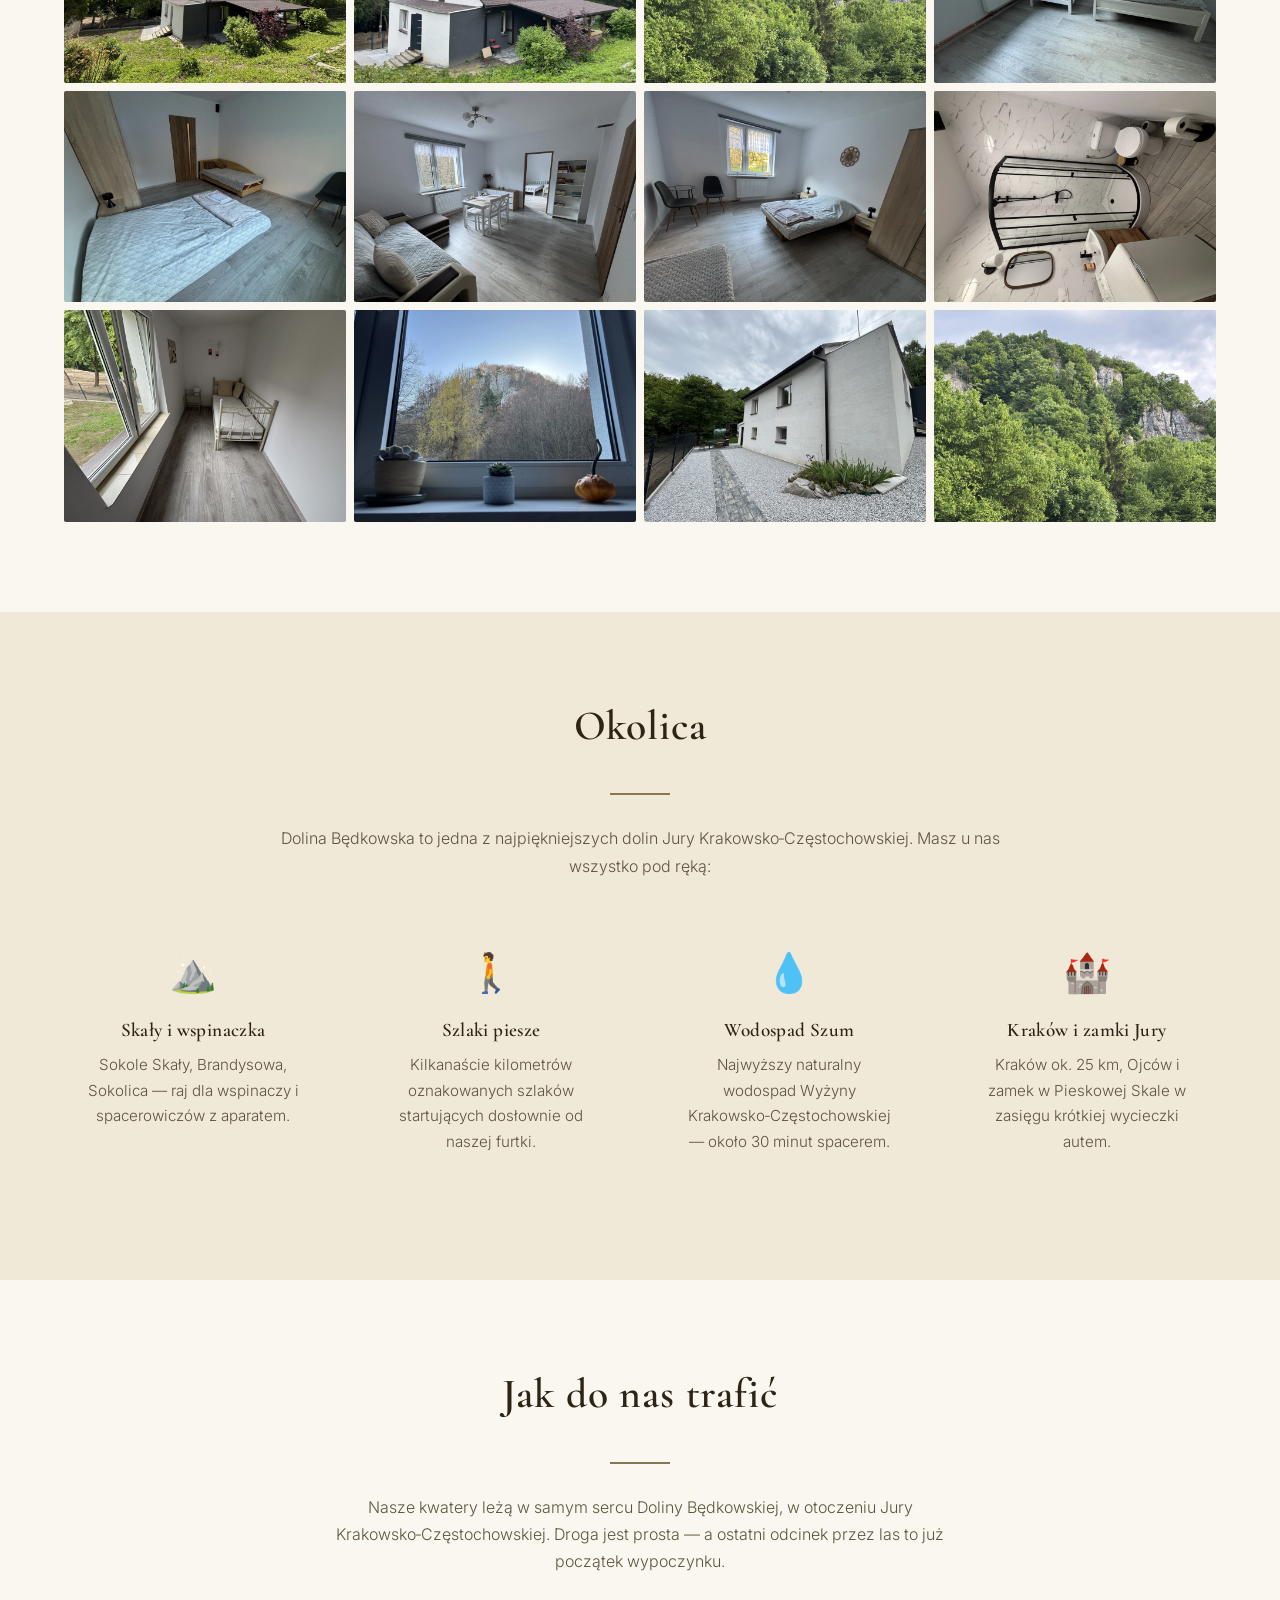
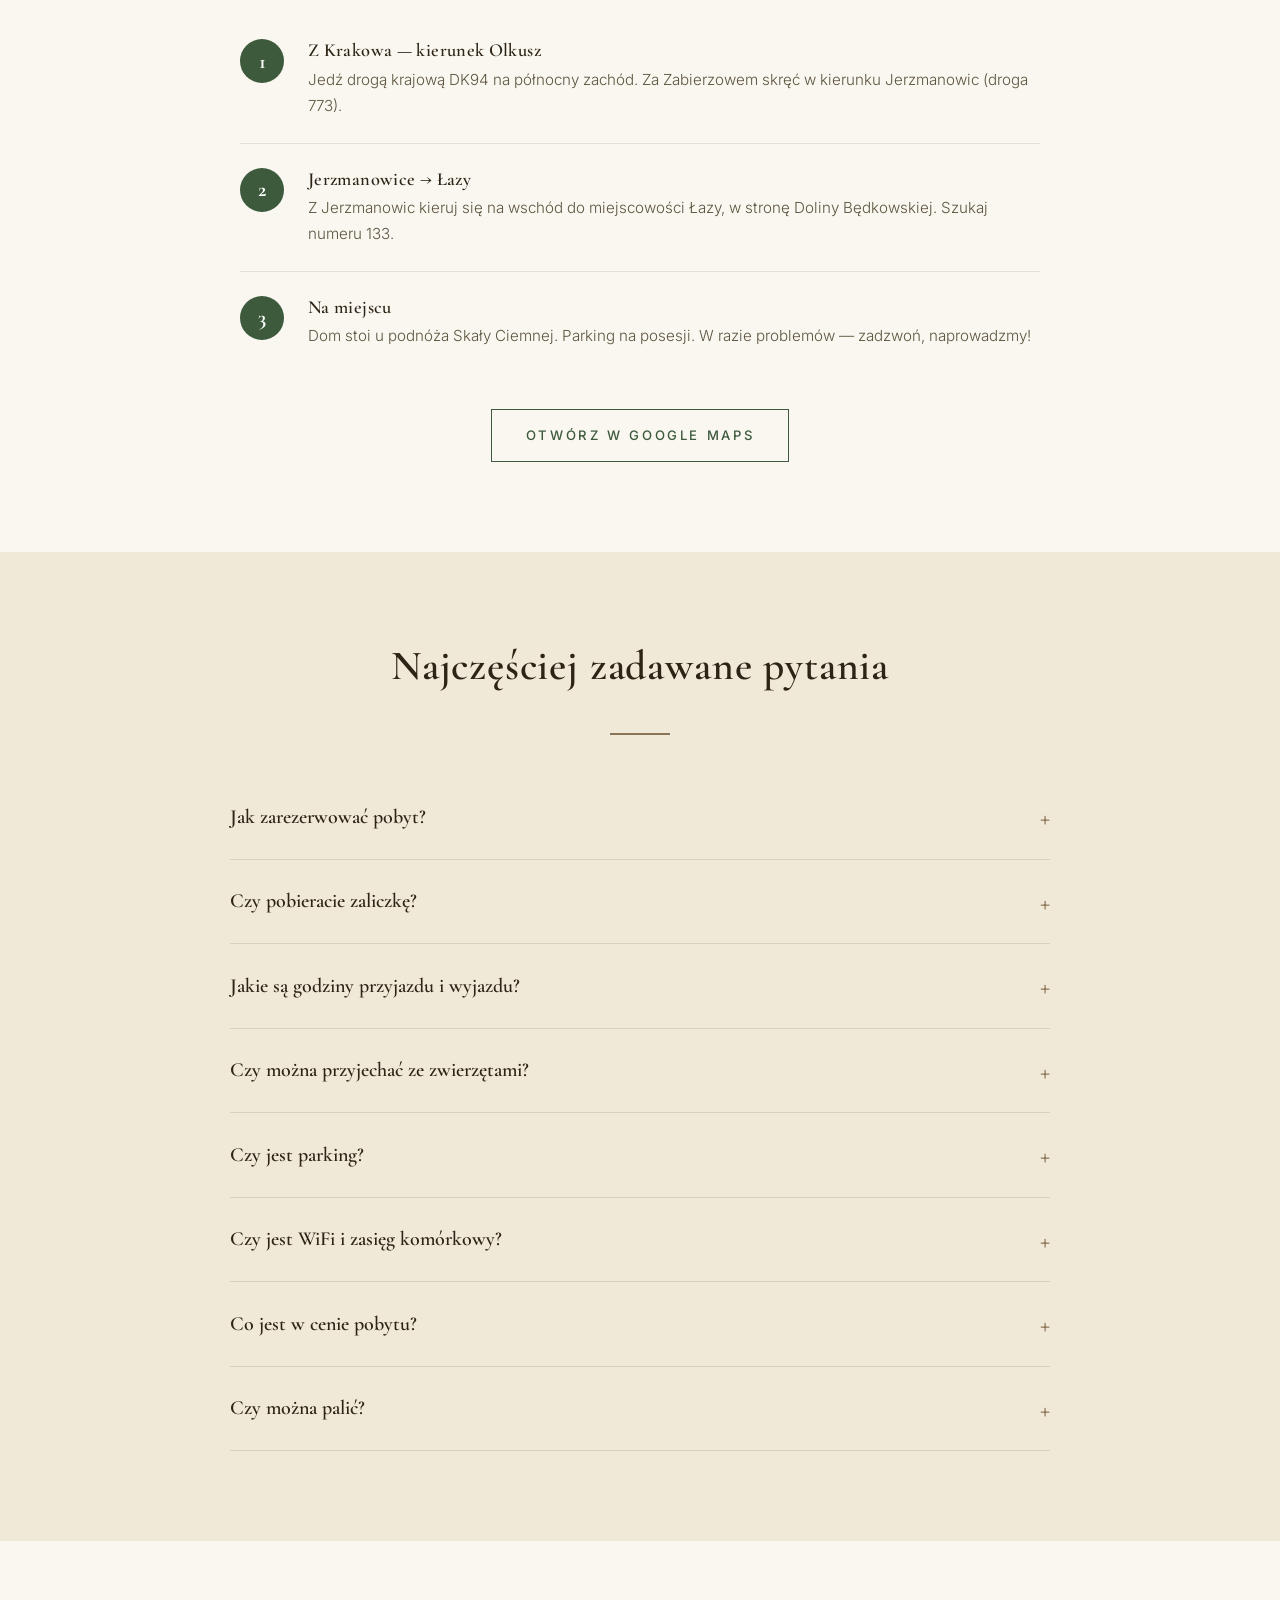
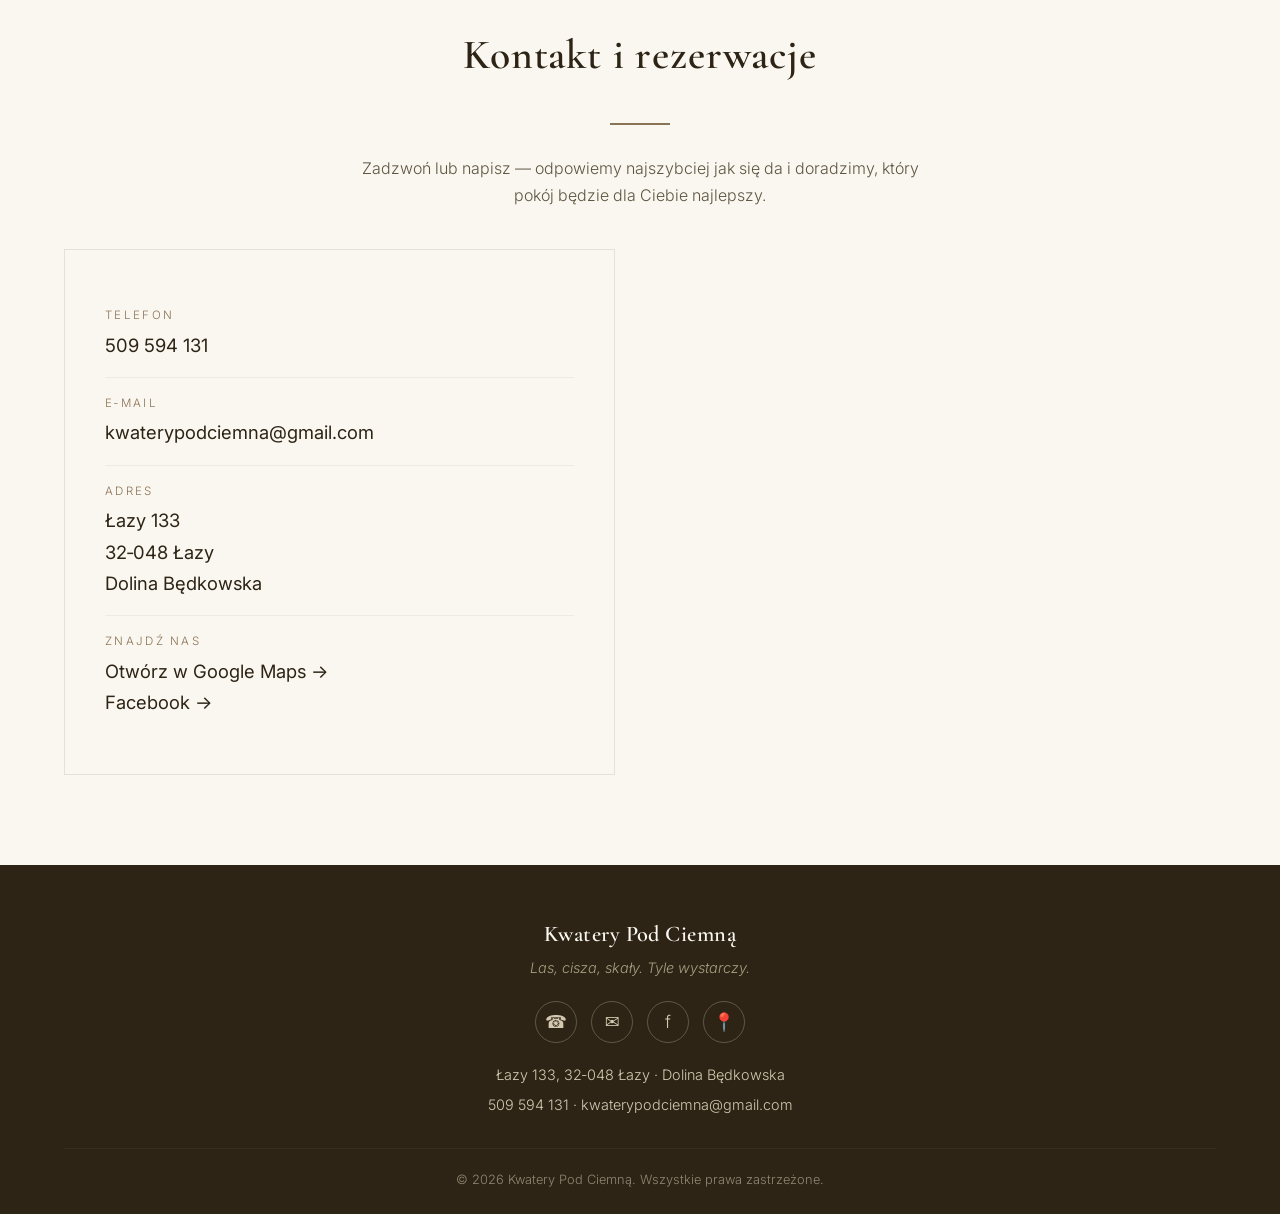
==== commit 364a96bc: "Final POC version" ====
--- a/index.html
+++ b/index.html
@@ -16,11 +16,24 @@
 <meta property="og:type" content="website" />
 <meta property="og:title" content="Kwatery Pod Ciemną – Noclegi w Dolinie Będkowskiej" />
 <meta property="og:description" content="Ciche noclegi, pokoje i domek w środku lasu, tuż obok jurajskich skał. Łazy 133, Dolina Będkowska." />
-<meta property="og:image" content="images/dom-glowne.jpg" />
+<meta property="og:image" content="images/og-image.jpg" />
+<meta property="og:image:width" content="1200" />
+<meta property="og:image:height" content="630" />
 <meta property="og:locale" content="pl_PL" />
+
+<!-- Twitter Card -->
+<meta name="twitter:card" content="summary_large_image" />
+<meta name="twitter:title" content="Kwatery Pod Ciemną – Noclegi w Dolinie Będkowskiej" />
+<meta name="twitter:description" content="Ciche noclegi, pokoje i domek w środku lasu, tuż obok jurajskich skał. Łazy 133, Dolina Będkowska." />
+<meta name="twitter:image" content="images/og-image.jpg" />
 
 <!-- Favicon -->
 <link rel="icon" type="image/png" href="images/logo.png" />
+
+<!-- Preload critical assets -->
+<link rel="preload" as="image" href="images/dom-glowne.webp" type="image/webp" />
+<link rel="dns-prefetch" href="https://www.google.com" />
+<link rel="dns-prefetch" href="https://maps.google.com" />
 
 <!-- Fonts -->
 <link rel="preconnect" href="https://fonts.googleapis.com" />
@@ -33,8 +46,13 @@
   "@context": "https://schema.org",
   "@type": "LodgingBusiness",
   "name": "Kwatery Pod Ciemną",
-  "description": "Noclegi, pokoje i domek na wynajem w Dolinie Będkowskiej, w otoczeniu lasu i jurajskich skał.",
-  "image": "images/dom-glowne.jpg",
+  "description": "Noclegi, pokoje i domek na wynajem w Dolinie Będkowskiej, w otoczeniu lasu i jurajskich skał. Blisko Krakowa, w sercu Jury Krakowsko-Częstochowskiej.",
+  "image": [
+    "images/og-image.jpg",
+    "images/dom-glowne.webp",
+    "images/pokoj-1.webp",
+    "images/domek-salon.webp"
+  ],
   "telephone": "+48 509 594 131",
   "email": "kwaterypodciemna@gmail.com",
   "address": {
@@ -50,400 +68,128 @@
     "latitude": 50.1938,
     "longitude": 19.7363
   },
+  "hasMap": "https://maps.app.goo.gl/Wi2SfNXNNqBU4zpj6",
   "url": "https://kwaterypodciemna.pl/",
   "sameAs": [
     "https://www.facebook.com/"
+  ],
+  "checkinTime": "15:00",
+  "checkoutTime": "11:00",
+  "petsAllowed": true,
+  "numberOfRooms": 3,
+  "amenityFeature": [
+    { "@type": "LocationFeatureSpecification", "name": "Bezpłatny parking", "value": true },
+    { "@type": "LocationFeatureSpecification", "name": "WiFi", "value": true },
+    { "@type": "LocationFeatureSpecification", "name": "Ogrzewanie", "value": true },
+    { "@type": "LocationFeatureSpecification", "name": "Pościel i ręczniki", "value": true },
+    { "@type": "LocationFeatureSpecification", "name": "Kuchnia dla gości", "value": true },
+    { "@type": "LocationFeatureSpecification", "name": "Taras", "value": true }
+  ],
+  "availableLanguage": ["pl"],
+  "paymentAccepted": "Gotówka, Przelew",
+  "currenciesAccepted": "PLN",
+  "priceRange": "$$"
+}
+</script>
+
+<!-- Structured data – FAQ (Google rich results) -->
+<script type="application/ld+json">
+{
+  "@context": "https://schema.org",
+  "@type": "FAQPage",
+  "mainEntity": [
+    {
+      "@type": "Question",
+      "name": "Jak zarezerwować pobyt w Kwaterach Pod Ciemną?",
+      "acceptedAnswer": {
+        "@type": "Answer",
+        "text": "Rezerwujemy wyłącznie telefonicznie pod numerem 509 594 131 lub mailowo na kwaterypodciemna@gmail.com. Nie korzystamy z Booking.com ani innych portali."
+      }
+    },
+    {
+      "@type": "Question",
+      "name": "Czy pobieracie zaliczkę?",
+      "acceptedAnswer": {
+        "@type": "Answer",
+        "text": "Przy dłuższych pobytach i rezerwacjach w sezonie prosimy o symboliczną zaliczkę — szczegóły ustalamy indywidualnie."
+      }
+    },
+    {
+      "@type": "Question",
+      "name": "Jakie są godziny przyjazdu i wyjazdu?",
+      "acceptedAnswer": {
+        "@type": "Answer",
+        "text": "Doba pobytowa zaczyna się od 15:00 i kończy o 11:00. Godziny są elastyczne — daj nam znać, jeśli potrzebujesz innej pory."
+      }
+    },
+    {
+      "@type": "Question",
+      "name": "Czy można przyjechać ze zwierzętami?",
+      "acceptedAnswer": {
+        "@type": "Answer",
+        "text": "Tak, kochamy zwierzęta. Prosimy tylko o wcześniejszą informację podczas rezerwacji."
+      }
+    },
+    {
+      "@type": "Question",
+      "name": "Czy jest parking?",
+      "acceptedAnswer": {
+        "@type": "Answer",
+        "text": "Tak, na terenie posesji przygotowaliśmy miejsca parkingowe dla Gości — za darmo i bezpiecznie."
+      }
+    },
+    {
+      "@type": "Question",
+      "name": "Czy jest WiFi i zasięg komórkowy?",
+      "acceptedAnswer": {
+        "@type": "Answer",
+        "text": "WiFi jest dostępne w głównym domu. Zasięg GSM bywa słaby — to część uroku tego miejsca."
+      }
+    },
+    {
+      "@type": "Question",
+      "name": "Co jest w cenie pobytu?",
+      "acceptedAnswer": {
+        "@type": "Answer",
+        "text": "Świeża pościel, ręczniki, parking, ogrzewanie, media i dostęp do wspólnej kuchni."
+      }
+    },
+    {
+      "@type": "Question",
+      "name": "Czy można palić?",
+      "acceptedAnswer": {
+        "@type": "Answer",
+        "text": "W domu i domku obowiązuje zakaz palenia. Na tarasie i w ogrodzie — oczywiście można."
+      }
+    }
   ]
 }
 </script>
 
-<style>
-  /* ========== Reset & podstawy ========== */
-  *, *::before, *::after { box-sizing: border-box; }
-  html { scroll-behavior: smooth; }
-  body {
-    margin: 0;
-    font-family: 'Inter', system-ui, -apple-system, sans-serif;
-    font-weight: 300;
-    line-height: 1.7;
-    color: #2d2416;
-    background: #faf7f0;
-    -webkit-font-smoothing: antialiased;
-  }
-  img { max-width: 100%; display: block; }
-  a { color: #5a4a2a; text-decoration: none; transition: color .2s; }
-  a:hover { color: #3d5a3d; }
-
-  h1, h2, h3 {
-    font-family: 'Cormorant Garamond', Georgia, serif;
-    font-weight: 600;
-    letter-spacing: .02em;
-    color: #2d2416;
-    margin: 0 0 .6em;
-    line-height: 1.2;
-  }
-  h1 { font-size: clamp(2.2rem, 5vw, 3.8rem); }
-  h2 { font-size: clamp(1.8rem, 3.5vw, 2.6rem); text-align: center; margin-bottom: 1em; }
-  h3 { font-size: 1.4rem; }
-  p  { margin: 0 0 1em; }
-
-  .container { max-width: 1200px; margin: 0 auto; padding: 0 24px; }
-  .section { padding: 80px 0; }
-  .section-alt { background: #f0e9d8; }
-
-  /* ========== Nawigacja ========== */
-  .nav {
-    position: fixed;
-    top: 0; left: 0; right: 0;
-    background: rgba(250, 247, 240, .95);
-    backdrop-filter: blur(8px);
-    border-bottom: 1px solid rgba(45, 36, 22, .08);
-    z-index: 100;
-    padding: 14px 0;
-  }
-  .nav-inner { display: flex; align-items: center; justify-content: space-between; }
-  .nav-brand {
-    font-family: 'Cormorant Garamond', serif;
-    font-size: 1.3rem;
-    font-weight: 700;
-    letter-spacing: .05em;
-    color: #2d2416;
-    text-transform: uppercase;
-  }
-  .nav-links { display: flex; gap: 28px; list-style: none; margin: 0; padding: 0; }
-  .nav-links a {
-    color: #2d2416;
-    font-size: .9rem;
-    font-weight: 400;
-    letter-spacing: .04em;
-  }
-  .nav-toggle { display: none; background: none; border: 0; font-size: 1.5rem; cursor: pointer; color: #2d2416; }
-
-  @media (max-width: 820px) {
-    .nav-links {
-      position: absolute; top: 100%; left: 0; right: 0;
-      background: #faf7f0;
-      flex-direction: column;
-      padding: 20px 24px;
-      gap: 16px;
-      border-bottom: 1px solid rgba(0,0,0,.08);
-      transform: translateY(-110%);
-      transition: transform .3s ease;
-    }
-    .nav-links.open { transform: translateY(0); }
-    .nav-toggle { display: block; }
-  }
-
-  /* ========== Hero ========== */
-  .hero {
-    position: relative;
-    min-height: 100vh;
-    background: linear-gradient(rgba(20,20,15,.35), rgba(20,20,15,.55)),
-                url('images/dom-glowne.jpg') center/cover no-repeat;
-    color: #fff;
-    display: flex;
-    align-items: center;
-    justify-content: center;
-    text-align: center;
-    padding: 80px 24px 40px;
-  }
-  .hero-content { max-width: 820px; }
-  .hero-eyebrow {
-    font-size: .85rem;
-    letter-spacing: .35em;
-    text-transform: uppercase;
-    opacity: .9;
-    margin-bottom: 18px;
-  }
-  .hero h1 { color: #fff; margin-bottom: .4em; }
-  .hero-sub {
-    font-family: 'Cormorant Garamond', serif;
-    font-style: italic;
-    font-size: clamp(1.1rem, 2vw, 1.4rem);
-    color: #fff;
-    opacity: .95;
-    margin-bottom: 2em;
-  }
-  .btn {
-    display: inline-block;
-    padding: 14px 32px;
-    border: 1.5px solid #fff;
-    color: #fff;
-    font-size: .85rem;
-    letter-spacing: .2em;
-    text-transform: uppercase;
-    font-weight: 500;
-    transition: all .25s;
-    cursor: pointer;
-    background: transparent;
-  }
-  .btn:hover { background: #fff; color: #2d2416; }
-  .btn-dark {
-    border-color: #3d5a3d; color: #3d5a3d; background: transparent;
-  }
-  .btn-dark:hover { background: #3d5a3d; color: #fff; }
-  .hero-ctas { display: flex; gap: 14px; justify-content: center; flex-wrap: wrap; }
-
-  /* ========== Sekcja „O miejscu” ========== */
-  .intro {
-    text-align: center;
-    max-width: 780px;
-    margin: 0 auto;
-  }
-  .intro .lead {
-    font-family: 'Cormorant Garamond', serif;
-    font-size: clamp(1.2rem, 2vw, 1.5rem);
-    font-style: italic;
-    color: #4a5d3a;
-    margin-bottom: 1.2em;
-  }
-  .intro p { color: #4d4435; }
-
-  .divider {
-    width: 60px; height: 2px;
-    background: #8b7355;
-    margin: 0 auto 30px;
-  }
-
-  /* ========== Pokoje ========== */
-  .rooms {
-    display: grid;
-    grid-template-columns: repeat(auto-fit, minmax(300px, 1fr));
-    gap: 32px;
-    margin-top: 40px;
-  }
-  .room-card {
-    background: #faf7f0;
-    border: 1px solid rgba(45, 36, 22, .1);
-    overflow: hidden;
-    transition: transform .3s, box-shadow .3s;
-  }
-  .room-card:hover {
-    transform: translateY(-4px);
-    box-shadow: 0 20px 40px rgba(45, 36, 22, .12);
-  }
-  .room-img {
-    height: 240px;
-    background-size: cover;
-    background-position: center;
-  }
-  .room-body { padding: 28px 26px; }
-  .room-body h3 { margin-bottom: .4em; }
-  .room-body ul {
-    list-style: none;
-    padding: 0;
-    margin: 14px 0 0;
-    font-size: .92rem;
-    color: #5d5540;
-  }
-  .room-body li { padding: 4px 0; padding-left: 22px; position: relative; }
-  .room-body li::before {
-    content: "✓";
-    position: absolute; left: 0; top: 4px;
-    color: #4a5d3a;
-    font-weight: 600;
-  }
-
-  /* ========== Galeria ========== */
-  .gallery {
-    display: grid;
-    grid-template-columns: repeat(auto-fit, minmax(230px, 1fr));
-    gap: 10px;
-    margin-top: 40px;
-  }
-  .gallery-item {
-    aspect-ratio: 4/3;
-    overflow: hidden;
-    cursor: pointer;
-    background: #e5dfc8;
-  }
-  .gallery-item img {
-    width: 100%; height: 100%;
-    object-fit: cover;
-    transition: transform .6s ease;
-  }
-  .gallery-item:hover img { transform: scale(1.08); }
-  .gallery-item.tall { grid-row: span 2; aspect-ratio: 3/5; }
-
-  /* Lightbox */
-  .lightbox {
-    position: fixed; inset: 0;
-    background: rgba(15, 12, 8, .95);
-    display: none;
-    align-items: center; justify-content: center;
-    z-index: 200;
-    padding: 40px;
-  }
-  .lightbox.active { display: flex; }
-  .lightbox img {
-    max-width: 90vw;
-    max-height: 85vh;
-    object-fit: contain;
-  }
-  .lightbox-close {
-    position: absolute; top: 20px; right: 30px;
-    font-size: 2.2rem;
-    color: #fff;
-    background: none; border: 0;
-    cursor: pointer;
-    line-height: 1;
-  }
-  .lightbox-nav {
-    position: absolute; top: 50%; transform: translateY(-50%);
-    background: rgba(255,255,255,.1);
-    border: 0; color: #fff;
-    font-size: 1.8rem;
-    width: 50px; height: 50px;
-    border-radius: 50%;
-    cursor: pointer;
-    transition: background .2s;
-  }
-  .lightbox-nav:hover { background: rgba(255,255,255,.25); }
-  .lightbox-prev { left: 30px; }
-  .lightbox-next { right: 30px; }
-
-  /* ========== Atrakcje ========== */
-  .features {
-    display: grid;
-    grid-template-columns: repeat(auto-fit, minmax(240px, 1fr));
-    gap: 40px;
-    margin-top: 40px;
-    text-align: center;
-  }
-  .feature-icon {
-    font-size: 2.4rem;
-    margin-bottom: 14px;
-  }
-  .feature h3 { font-size: 1.2rem; margin-bottom: .5em; }
-  .feature p { color: #5d5540; font-size: .95rem; }
-
-  /* ========== FAQ ========== */
-  .faq {
-    max-width: 820px;
-    margin: 40px auto 0;
-  }
-  details {
-    border-bottom: 1px solid rgba(45, 36, 22, .15);
-    padding: 20px 0;
-  }
-  summary {
-    font-family: 'Cormorant Garamond', serif;
-    font-size: 1.25rem;
-    font-weight: 600;
-    color: #2d2416;
-    cursor: pointer;
-    list-style: none;
-    display: flex;
-    justify-content: space-between;
-    align-items: center;
-  }
-  summary::-webkit-details-marker { display: none; }
-  summary::after {
-    content: "+";
-    font-size: 1.6rem;
-    color: #8b7355;
-    transition: transform .3s;
-    margin-left: 20px;
-  }
-  details[open] summary::after { transform: rotate(45deg); }
-  details p { margin: 14px 0 0; color: #5d5540; }
-
-  /* ========== Kontakt ========== */
-  .contact-grid {
-    display: grid;
-    grid-template-columns: 1fr 1fr;
-    gap: 50px;
-    margin-top: 40px;
-    align-items: stretch;
-  }
-  @media (max-width: 820px) {
-    .contact-grid { grid-template-columns: 1fr; }
-  }
-  .contact-info {
-    background: #faf7f0;
-    padding: 40px;
-    border: 1px solid rgba(45, 36, 22, .1);
-  }
-  .contact-item {
-    padding: 16px 0;
-    border-bottom: 1px solid rgba(45, 36, 22, .08);
-  }
-  .contact-item:last-child { border-bottom: 0; }
-  .contact-label {
-    font-size: .75rem;
-    text-transform: uppercase;
-    letter-spacing: .2em;
-    color: #8b7355;
-    margin-bottom: 4px;
-  }
-  .contact-value {
-    font-size: 1.15rem;
-    color: #2d2416;
-    font-weight: 400;
-  }
-  .contact-value a { color: #2d2416; }
-  .contact-value a:hover { color: #4a5d3a; }
-
-  .map-embed {
-    width: 100%;
-    min-height: 380px;
-    border: 0;
-  }
-
-  /* ========== Footer ========== */
-  footer {
-    background: #2d2416;
-    color: #d4c9b0;
-    padding: 50px 0 24px;
-    text-align: center;
-  }
-  footer p { margin: 6px 0; font-size: .9rem; }
-  footer a { color: #d4c9b0; }
-  footer a:hover { color: #fff; }
-  .footer-social { display: flex; justify-content: center; gap: 18px; margin: 20px 0; }
-  .footer-social a {
-    width: 40px; height: 40px;
-    border: 1px solid #6d6248;
-    border-radius: 50%;
-    display: flex; align-items: center; justify-content: center;
-    transition: all .25s;
-  }
-  .footer-social a:hover {
-    background: #d4c9b0;
-    color: #2d2416;
-  }
-  .footer-bottom {
-    margin-top: 30px;
-    padding-top: 20px;
-    border-top: 1px solid #3d3424;
-    font-size: .8rem;
-    opacity: .7;
-  }
-
-  /* ========== Animacje scrollowe ========== */
-  .fade-in {
-    opacity: 0;
-    transform: translateY(20px);
-    transition: opacity .8s ease, transform .8s ease;
-  }
-  .fade-in.visible {
-    opacity: 1;
-    transform: translateY(0);
-  }
-</style>
+<!-- TODO: Cloudflare Web Analytics — po podpięciu domeny wstawić token:
+<script defer src='https://static.cloudflareinsights.com/beacon.min.js' data-cf-beacon='{"token": "TWOJ_TOKEN"}'></script>
+-->
+
+<link rel="stylesheet" href="style.css" />
 </head>
 <body>
 
+<a href="#o-nas" class="skip-link">Przejdź do treści</a>
+
+<!-- Scroll progress bar -->
+<div class="scroll-progress" id="scrollProgress"></div>
+
 <!-- ========== Nawigacja ========== -->
-<nav class="nav">
+<nav class="nav" id="mainNav">
   <div class="container nav-inner">
     <a href="#" class="nav-brand">Pod Ciemną</a>
-    <button class="nav-toggle" aria-label="Menu">☰</button>
+    <button class="nav-toggle" aria-label="Menu">&#9776;</button>
     <ul class="nav-links">
       <li><a href="#o-nas">O miejscu</a></li>
       <li><a href="#pokoje">Pokoje</a></li>
       <li><a href="#galeria">Galeria</a></li>
       <li><a href="#okolica">Okolica</a></li>
+      <li><a href="#dojazd">Dojazd</a></li>
       <li><a href="#faq">FAQ</a></li>
       <li><a href="#kontakt">Kontakt</a></li>
     </ul>
@@ -472,21 +218,47 @@
       <p class="lead">Niewielki, zadbany dom u stóp Skały Ciemnej — w samym sercu Doliny Będkowskiej.</p>
       <p>
         Oferujemy komfortowe pokoje i cały domek na wynajem dla osób, które chcą odpocząć z dala od miejskiego zgiełku.
-        Z okien naszych pokoi widać jurajskie wapienne skały i otaczający je bukowy las. Do Krakowa jest stąd około
-        pół godziny autem, ale tutaj czas płynie zupełnie inaczej — bez tłumów, bez hałasu, czasem nawet bez zasięgu.
+        Z okien naszych pokoi widać jurajskie wapienne skały i otaczający je bukowy las. To noclegi blisko Krakowa
+        (ok. 30 minut autem), ale tutaj czas płynie zupełnie inaczej — bez tłumów, bez hałasu, czasem nawet bez zasięgu.
       </p>
       <p>
-        To idealne miejsce dla rodzin, par, wspinaczy, miłośników pieszych wędrówek i każdego,
-        kto szuka prawdziwej ciszy przy odrobinie komfortu.
+        Szukasz domku w lesie na weekend, spokojnego wypoczynku na Jurze Krakowsko&#8209;Częstochowskiej
+        lub bazy wypadowej do Ojcowa i Doliny Będkowskiej? To idealne miejsce dla rodzin, par, wspinaczy
+        i każdego, kto szuka prawdziwej ciszy przy odrobinie komfortu.
       </p>
     </div>
   </div>
 </section>
 
+<!-- ========== Stats strip ========== -->
+<div class="stats-strip">
+  <div class="container">
+    <div class="stats">
+      <div class="stat">
+        <span class="stat-number">25 km</span>
+        <span class="stat-label">od Krakowa</span>
+      </div>
+      <div class="stat">
+        <span class="stat-number">2 min</span>
+        <span class="stat-label">do szlaku pieszego</span>
+      </div>
+      <div class="stat">
+        <span class="stat-number">0</span>
+        <span class="stat-label">zasięgu — i o to chodzi</span>
+      </div>
+      <div class="stat">
+        <span class="stat-number">360°</span>
+        <span class="stat-label">natury dookoła</span>
+      </div>
+    </div>
+  </div>
+</div>
+
 <!-- ========== Pokoje ========== -->
+<!-- TODO: Dodać orientacyjny cennik, np. "od X zł/noc" przy każdym pokoju — pomaga w SEO i decyzji gościa -->
 <section id="pokoje" class="section section-alt">
   <div class="container">
-    <h2>Pokoje i domek</h2>
+    <h2>Noclegi — pokoje i domek na wynajem</h2>
     <div class="divider"></div>
     <p style="text-align:center; max-width:640px; margin: 0 auto; color:#5d5540;">
       Do dyspozycji Gości przygotowaliśmy jasne, spokojne pokoje oraz cały domek z osobnym wejściem.
@@ -495,7 +267,9 @@
 
     <div class="rooms">
       <article class="room-card fade-in">
-        <div class="room-img" style="background-image:url('images/pokoj-1.jpg');"></div>
+        <div class="room-img-wrap">
+          <div class="room-img" style="background-image:url('images/pokoj-1.webp');"></div>
+        </div>
         <div class="room-body">
           <h3>Pokój dwuosobowy z widokiem</h3>
           <p style="color:#5d5540; font-size:.95rem;">
@@ -512,7 +286,9 @@
       </article>
 
       <article class="room-card fade-in">
-        <div class="room-img" style="background-image:url('images/pokoj-2.jpg');"></div>
+        <div class="room-img-wrap">
+          <div class="room-img" style="background-image:url('images/pokoj-2.webp');"></div>
+        </div>
         <div class="room-body">
           <h3>Pokój rodzinny</h3>
           <p style="color:#5d5540; font-size:.95rem;">
@@ -529,7 +305,9 @@
       </article>
 
       <article class="room-card fade-in">
-        <div class="room-img" style="background-image:url('images/domek-salon.jpg');"></div>
+        <div class="room-img-wrap">
+          <div class="room-img" style="background-image:url('images/domek-salon.webp');"></div>
+        </div>
         <div class="room-body">
           <h3>Cały domek na wyłączność</h3>
           <p style="color:#5d5540; font-size:.95rem;">
@@ -561,18 +339,18 @@
     <p style="text-align:center; color:#5d5540;">Zobacz, jak wygląda u nas na miejscu.</p>
 
     <div class="gallery">
-      <div class="gallery-item"><img src="images/dom-glowne.jpg" alt="Dom wśród lasu Pod Ciemną" loading="lazy"></div>
-      <div class="gallery-item"><img src="images/dom-bok.jpg" alt="Widok z boku na domek" loading="lazy"></div>
-      <div class="gallery-item"><img src="images/skala-ciemna.jpg" alt="Skała Ciemna w Dolinie Będkowskiej" loading="lazy"></div>
-      <div class="gallery-item"><img src="images/pokoj-1.jpg" alt="Pokój z łóżkiem małżeńskim" loading="lazy"></div>
-      <div class="gallery-item"><img src="images/pokoj-2.jpg" alt="Pokój rodzinny" loading="lazy"></div>
-      <div class="gallery-item"><img src="images/domek-salon.jpg" alt="Salon w domku" loading="lazy"></div>
-      <div class="gallery-item"><img src="images/sypialnia-poddasze.jpg" alt="Sypialnia na poddaszu" loading="lazy"></div>
-      <div class="gallery-item"><img src="images/lazienka.jpg" alt="Łazienka z prysznicem" loading="lazy"></div>
-      <div class="gallery-item"><img src="images/pokoj-mniejszy.jpg" alt="Przytulny pokój" loading="lazy"></div>
-      <div class="gallery-item"><img src="images/widok-z-okna.jpg" alt="Widok z okna na skały" loading="lazy"></div>
-      <div class="gallery-item"><img src="images/podjazd.jpg" alt="Podjazd i parking" loading="lazy"></div>
-      <div class="gallery-item"><img src="images/las.jpg" alt="Las wokół domu" loading="lazy"></div>
+      <div class="gallery-item"><img src="images/dom-glowne.webp" alt="Kwatery Pod Ciemną – domek noclegowy w Dolinie Będkowskiej wśród lasu" loading="lazy"></div>
+      <div class="gallery-item"><img src="images/dom-bok.webp" alt="Domek na wynajem Pod Ciemną – widok z boku na posesję" loading="lazy"></div>
+      <div class="gallery-item"><img src="images/skala-ciemna.webp" alt="Skała Ciemna – jurajska atrakcja obok kwater w Dolinie Będkowskiej" loading="lazy"></div>
+      <div class="gallery-item"><img src="images/pokoj-1.webp" alt="Pokój dwuosobowy z łóżkiem małżeńskim – noclegi Dolina Będkowska" loading="lazy"></div>
+      <div class="gallery-item"><img src="images/pokoj-2.webp" alt="Pokój rodzinny na wynajem – Kwatery Pod Ciemną, Łazy" loading="lazy"></div>
+      <div class="gallery-item"><img src="images/domek-salon.webp" alt="Salon z jadalnią w domku na wyłączność – wypoczynek blisko Krakowa" loading="lazy"></div>
+      <div class="gallery-item"><img src="images/sypialnia-poddasze.webp" alt="Sypialnia na poddaszu z widokiem – pokoje Kwatery Pod Ciemną" loading="lazy"></div>
+      <div class="gallery-item"><img src="images/lazienka.webp" alt="Nowoczesna łazienka z prysznicem w kwaterach Pod Ciemną" loading="lazy"></div>
+      <div class="gallery-item"><img src="images/pokoj-mniejszy.webp" alt="Przytulny pokój jednoosobowy z widokiem na ogród" loading="lazy"></div>
+      <div class="gallery-item"><img src="images/widok-z-okna.webp" alt="Widok z okna na jurajskie skały – Dolina Będkowska" loading="lazy"></div>
+      <div class="gallery-item"><img src="images/podjazd.webp" alt="Bezpłatny parking na posesji – Kwatery Pod Ciemną" loading="lazy"></div>
+      <div class="gallery-item"><img src="images/las.webp" alt="Las bukowy otaczający kwatery w Dolinie Będkowskiej" loading="lazy"></div>
     </div>
   </div>
 </section>
@@ -580,9 +358,10 @@
 <!-- Lightbox -->
 <div class="lightbox" id="lightbox" aria-hidden="true">
   <button class="lightbox-close" aria-label="Zamknij">&times;</button>
-  <button class="lightbox-nav lightbox-prev" aria-label="Poprzednie">‹</button>
+  <button class="lightbox-nav lightbox-prev" aria-label="Poprzednie">&#8249;</button>
   <img id="lightbox-img" src="" alt="" />
-  <button class="lightbox-nav lightbox-next" aria-label="Następne">›</button>
+  <button class="lightbox-nav lightbox-next" aria-label="Następne">&#8250;</button>
+  <div class="lightbox-counter" id="lightbox-counter"></div>
 </div>
 
 <!-- ========== Okolica ========== -->
@@ -591,28 +370,28 @@
     <h2>Okolica</h2>
     <div class="divider"></div>
     <p style="text-align:center; max-width:720px; margin:0 auto; color:#5d5540;">
-      Dolina Będkowska to jedna z najpiękniejszych dolin Jury Krakowsko‑Częstochowskiej.
+      Dolina Będkowska to jedna z najpiękniejszych dolin Jury Krakowsko&#8209;Częstochowskiej.
       Masz u nas wszystko pod ręką:
     </p>
 
     <div class="features">
       <div class="feature fade-in">
-        <div class="feature-icon">⛰️</div>
+        <div class="feature-icon">&#9968;&#65039;</div>
         <h3>Skały i wspinaczka</h3>
         <p>Sokole Skały, Brandysowa, Sokolica — raj dla wspinaczy i spacerowiczów z aparatem.</p>
       </div>
       <div class="feature fade-in">
-        <div class="feature-icon">🚶</div>
+        <div class="feature-icon">&#128694;</div>
         <h3>Szlaki piesze</h3>
         <p>Kilkanaście kilometrów oznakowanych szlaków startujących dosłownie od naszej furtki.</p>
       </div>
       <div class="feature fade-in">
-        <div class="feature-icon">💧</div>
+        <div class="feature-icon">&#128167;</div>
         <h3>Wodospad Szum</h3>
-        <p>Najwyższy naturalny wodospad Wyżyny Krakowsko‑Częstochowskiej — około 30 minut spacerem.</p>
+        <p>Najwyższy naturalny wodospad Wyżyny Krakowsko&#8209;Częstochowskiej — około 30 minut spacerem.</p>
       </div>
       <div class="feature fade-in">
-        <div class="feature-icon">🏰</div>
+        <div class="feature-icon">&#127984;</div>
         <h3>Kraków i zamki Jury</h3>
         <p>Kraków ok. 25 km, Ojców i zamek w Pieskowej Skale w zasięgu krótkiej wycieczki autem.</p>
       </div>
@@ -620,8 +399,49 @@
   </div>
 </section>
 
+<!-- ========== Jak dojechać ========== -->
+<section id="dojazd" class="section">
+  <div class="container">
+    <h2>Jak do nas trafić</h2>
+    <div class="divider"></div>
+    <p style="text-align:center; max-width:660px; margin:0 auto; color:#5d5540;">
+      Nasze kwatery leżą w samym sercu Doliny Będkowskiej, w otoczeniu Jury Krakowsko&#8209;Częstochowskiej.
+      Droga jest prosta — a ostatni odcinek przez las to już początek wypoczynku.
+    </p>
+
+    <div class="directions">
+      <div class="direction-step fade-in">
+        <div class="step-number">1</div>
+        <div class="step-content">
+          <h3>Z Krakowa — kierunek Olkusz</h3>
+          <p>Jedź drogą krajową DK94 na północny zachód. Za Zabierzowem skręć w kierunku Jerzmanowic (droga 773).</p>
+        </div>
+      </div>
+      <div class="direction-step fade-in">
+        <div class="step-number">2</div>
+        <div class="step-content">
+          <h3>Jerzmanowice → Łazy</h3>
+          <p>Z Jerzmanowic kieruj się na wschód do miejscowości Łazy, w stronę Doliny Będkowskiej. Szukaj numeru 133.</p>
+        </div>
+      </div>
+      <div class="direction-step fade-in">
+        <div class="step-number">3</div>
+        <div class="step-content">
+          <h3>Na miejscu</h3>
+          <p>Dom stoi u podnóża Skały Ciemnej. Parking na posesji. W razie problemów — zadzwoń, naprowadzmy!</p>
+        </div>
+      </div>
+    </div>
+    <div class="directions-cta fade-in">
+      <a class="btn btn-dark" href="https://maps.app.goo.gl/Wi2SfNXNNqBU4zpj6" target="_blank" rel="noopener">
+        Otwórz w Google Maps
+      </a>
+    </div>
+  </div>
+</section>
+
 <!-- ========== FAQ ========== -->
-<section id="faq" class="section">
+<section id="faq" class="section section-alt">
   <div class="container">
     <h2>Najczęściej zadawane pytania</h2>
     <div class="divider"></div>
@@ -663,7 +483,7 @@
 </section>
 
 <!-- ========== Kontakt ========== -->
-<section id="kontakt" class="section section-alt">
+<section id="kontakt" class="section">
   <div class="container">
     <h2>Kontakt i rezerwacje</h2>
     <div class="divider"></div>
@@ -678,14 +498,14 @@
           <div class="contact-value"><a href="tel:+48509594131">509 594 131</a></div>
         </div>
         <div class="contact-item">
-          <div class="contact-label">E‑mail</div>
+          <div class="contact-label">E&#8209;mail</div>
           <div class="contact-value"><a href="mailto:kwaterypodciemna@gmail.com">kwaterypodciemna@gmail.com</a></div>
         </div>
         <div class="contact-item">
           <div class="contact-label">Adres</div>
           <div class="contact-value">
             Łazy 133<br>
-            32‑048 Łazy<br>
+            32&#8209;048 Łazy<br>
             Dolina Będkowska
           </div>
         </div>
@@ -710,33 +530,55 @@
 </section>
 
 <!-- ========== Footer ========== -->
-<!-- TODO: Hosting — wrzucić stronę np. na Netlify (darmowy, drag & drop folderu pod-ciemna) lub GitHub Pages. Kupić domenę kwaterypodciemna.pl i podpiąć. -->
+<!-- TODO: Hosting — wrzucić stronę na Cloudflare Pages (source code na GitHub). Kupić domenę kwaterypodciemna.pl i podpiąć. -->
 <footer>
   <div class="container">
     <h3 style="color:#faf7f0; margin-bottom:8px;">Kwatery Pod Ciemną</h3>
     <p style="font-style:italic; color:#a8a080;">Las, cisza, skały. Tyle wystarczy.</p>
 
     <div class="footer-social">
-      <a href="tel:+48509594131" aria-label="Telefon" title="Telefon">☎</a>
-      <a href="mailto:kwaterypodciemna@gmail.com" aria-label="E‑mail" title="E-mail">✉</a>
-      <a href="https://facebook.com" target="_blank" rel="noopener" aria-label="Facebook" title="Facebook">f</a>
-      <a href="https://maps.app.goo.gl/Wi2SfNXNNqBU4zpj6" target="_blank" rel="noopener" aria-label="Google Maps" title="Mapa">📍</a>
-    </div>
-
-    <p>Łazy 133, 32‑048 Łazy · Dolina Będkowska</p>
+      <a href="tel:+48509594131" aria-label="Telefon" title="Telefon">&#9742;</a>
+      <a href="mailto:kwaterypodciemna@gmail.com" aria-label="E-mail" title="E-mail">&#9993;</a>
+      <a href="https://facebook.com" target="_blank" rel="noopener" aria-label="Facebook" title="Facebook">f</a><!-- TODO: Uzupełnić prawdziwy link do profilu na Facebooku -->
+      <a href="https://maps.app.goo.gl/Wi2SfNXNNqBU4zpj6" target="_blank" rel="noopener" aria-label="Google Maps" title="Mapa">&#128205;</a>
+    </div>
+
+    <p>Łazy 133, 32&#8209;048 Łazy · Dolina Będkowska</p>
     <p><a href="tel:+48509594131">509 594 131</a> · <a href="mailto:kwaterypodciemna@gmail.com">kwaterypodciemna@gmail.com</a></p>
 
     <div class="footer-bottom">
-      © <span id="year"></span> Kwatery Pod Ciemną. Wszystkie prawa zastrzeżone.
+      &copy; <span id="year"></span> Kwatery Pod Ciemną. Wszystkie prawa zastrzeżone.
     </div>
   </div>
 </footer>
 
+<!-- ========== Floating contact button ========== -->
+<div class="fab" id="fab">
+  <div class="fab-options">
+    <a href="tel:+48509594131" class="fab-option">
+      <span class="fab-option-label">Zadzwoń</span>
+      <span class="fab-option-icon">&#128222;</span>
+    </a>
+    <a href="https://wa.me/48509594131" class="fab-option" target="_blank" rel="noopener">
+      <span class="fab-option-label">WhatsApp</span>
+      <span class="fab-option-icon">&#128172;</span>
+    </a>
+    <a href="mailto:kwaterypodciemna@gmail.com" class="fab-option">
+      <span class="fab-option-label">Napisz e-mail</span>
+      <span class="fab-option-icon">&#9993;&#65039;</span>
+    </a>
+  </div>
+  <button class="fab-main" aria-label="Kontakt">&#10010;</button>
+</div>
+
+<!-- ========== Back to top ========== -->
+<button class="back-to-top" id="backToTop" aria-label="Powrót na górę">&#8593;</button>
+
 <script>
-  // Rok w stopce
+  // === Year ===
   document.getElementById('year').textContent = new Date().getFullYear();
 
-  // Mobile menu
+  // === Mobile menu ===
   const toggle = document.querySelector('.nav-toggle');
   const links  = document.querySelector('.nav-links');
   toggle.addEventListener('click', () => links.classList.toggle('open'));
@@ -744,15 +586,68 @@
     a.addEventListener('click', () => links.classList.remove('open'));
   });
 
-  // Fade-in przy scrollu
-  const io = new IntersectionObserver((entries) => {
-    entries.forEach(e => { if (e.isIntersecting) e.target.classList.add('visible'); });
+  // === Scroll: progress bar, nav state, back-to-top ===
+  const progressBar = document.getElementById('scrollProgress');
+  const nav = document.getElementById('mainNav');
+  const backToTop = document.getElementById('backToTop');
+
+  function onScroll() {
+    const scrollTop = window.scrollY;
+    const docHeight = document.documentElement.scrollHeight - window.innerHeight;
+    if (docHeight > 0) progressBar.style.width = (scrollTop / docHeight) * 100 + '%';
+    nav.classList.toggle('scrolled', scrollTop > 60);
+    backToTop.classList.toggle('visible', scrollTop > 500);
+  }
+  window.addEventListener('scroll', onScroll, { passive: true });
+  onScroll();
+
+  backToTop.addEventListener('click', () => {
+    window.scrollTo({ top: 0, behavior: 'smooth' });
+  });
+
+  // === Scroll reveal: fade-in & dividers ===
+  const revealObserver = new IntersectionObserver((entries) => {
+    entries.forEach(e => {
+      if (e.isIntersecting) {
+        e.target.classList.add('visible');
+        revealObserver.unobserve(e.target);
+      }
+    });
   }, { threshold: .15 });
-  document.querySelectorAll('.fade-in').forEach(el => io.observe(el));
-
-  // Lightbox
+  document.querySelectorAll('.fade-in, .divider').forEach(el => revealObserver.observe(el));
+
+  // === Stats stagger ===
+  const statsObserver = new IntersectionObserver((entries) => {
+    entries.forEach(entry => {
+      if (entry.isIntersecting) {
+        entry.target.querySelectorAll('.stat').forEach((s, i) => {
+          setTimeout(() => s.classList.add('visible'), i * 120);
+        });
+        statsObserver.unobserve(entry.target);
+      }
+    });
+  }, { threshold: .3 });
+  const statsEl = document.querySelector('.stats');
+  if (statsEl) statsObserver.observe(statsEl);
+
+  // === Gallery stagger ===
+  const galleryObserver = new IntersectionObserver((entries) => {
+    entries.forEach(entry => {
+      if (entry.isIntersecting) {
+        entry.target.querySelectorAll('.gallery-item').forEach((item, i) => {
+          setTimeout(() => item.classList.add('visible'), i * 60);
+        });
+        galleryObserver.unobserve(entry.target);
+      }
+    });
+  }, { threshold: .1 });
+  const galleryEl = document.querySelector('.gallery');
+  if (galleryEl) galleryObserver.observe(galleryEl);
+
+  // === Lightbox ===
   const lightbox    = document.getElementById('lightbox');
   const lightboxImg = document.getElementById('lightbox-img');
+  const lightboxCounter = document.getElementById('lightbox-counter');
   const items       = Array.from(document.querySelectorAll('.gallery-item img'));
   let currentIdx    = 0;
 
@@ -760,6 +655,7 @@
     currentIdx = idx;
     lightboxImg.src = items[idx].src;
     lightboxImg.alt = items[idx].alt;
+    lightboxCounter.textContent = (idx + 1) + ' / ' + items.length;
     lightbox.classList.add('active');
     document.body.style.overflow = 'hidden';
   }
@@ -771,6 +667,7 @@
     currentIdx = (currentIdx + dir + items.length) % items.length;
     lightboxImg.src = items[currentIdx].src;
     lightboxImg.alt = items[currentIdx].alt;
+    lightboxCounter.textContent = (currentIdx + 1) + ' / ' + items.length;
   }
 
   items.forEach((img, i) => img.parentElement.addEventListener('click', () => openLightbox(i)));
@@ -784,6 +681,13 @@
     if (e.key === 'ArrowLeft')  navLightbox(-1);
     if (e.key === 'ArrowRight') navLightbox(1);
   });
+
+  // === Floating action button ===
+  const fab = document.getElementById('fab');
+  fab.querySelector('.fab-main').addEventListener('click', () => fab.classList.toggle('open'));
+  document.addEventListener('click', (e) => {
+    if (!fab.contains(e.target)) fab.classList.remove('open');
+  });
 </script>
 
 </body>
--- a/style.css
+++ b/style.css
@@ -0,0 +1,534 @@
+/* ========== Reset & podstawy ========== */
+*, *::before, *::after { box-sizing: border-box; }
+html { scroll-behavior: smooth; }
+body {
+  margin: 0;
+  font-family: 'Inter', system-ui, -apple-system, sans-serif;
+  font-weight: 300;
+  line-height: 1.7;
+  color: #2d2416;
+  background: #faf7f0;
+  -webkit-font-smoothing: antialiased;
+}
+img { max-width: 100%; display: block; }
+a { color: #5a4a2a; text-decoration: none; transition: color .2s; }
+a:hover { color: #3d5a3d; }
+
+h1, h2, h3 {
+  font-family: 'Cormorant Garamond', Georgia, serif;
+  font-weight: 600;
+  letter-spacing: .02em;
+  color: #2d2416;
+  margin: 0 0 .6em;
+  line-height: 1.2;
+}
+h1 { font-size: clamp(2.4rem, 5.5vw, 4rem); }
+h2 { font-size: clamp(1.8rem, 3.5vw, 2.6rem); text-align: center; margin-bottom: 1em; }
+h3 { font-size: 1.4rem; }
+p  { margin: 0 0 1em; }
+
+.container { max-width: 1200px; margin: 0 auto; padding: 0 24px; }
+.section { padding: 90px 0; }
+.section-alt { background: #f0e9d8; }
+
+/* ========== Scroll progress ========== */
+.scroll-progress {
+  position: fixed;
+  top: 0; left: 0;
+  height: 3px;
+  background: linear-gradient(90deg, #4a5d3a, #8b7355);
+  z-index: 150;
+  width: 0;
+  pointer-events: none;
+  transition: width .08s linear;
+}
+
+/* ========== Nawigacja ========== */
+.nav {
+  position: fixed;
+  top: 3px; left: 0; right: 0;
+  background: rgba(250, 247, 240, .92);
+  backdrop-filter: blur(12px);
+  -webkit-backdrop-filter: blur(12px);
+  border-bottom: 1px solid rgba(45, 36, 22, .06);
+  z-index: 100;
+  padding: 14px 0;
+  transition: padding .3s, box-shadow .3s, background .3s;
+}
+.nav.scrolled {
+  padding: 10px 0;
+  background: rgba(250, 247, 240, .97);
+  box-shadow: 0 2px 24px rgba(45, 36, 22, .08);
+}
+.nav-inner { display: flex; align-items: center; justify-content: space-between; }
+.nav-brand {
+  font-family: 'Cormorant Garamond', serif;
+  font-size: 1.3rem;
+  font-weight: 700;
+  letter-spacing: .05em;
+  color: #2d2416;
+  text-transform: uppercase;
+}
+.nav-links { display: flex; gap: 24px; list-style: none; margin: 0; padding: 0; }
+.nav-links a {
+  color: #2d2416;
+  font-size: .85rem;
+  font-weight: 400;
+  letter-spacing: .04em;
+  position: relative;
+}
+.nav-links a::after {
+  content: '';
+  position: absolute;
+  bottom: -4px; left: 0;
+  width: 0; height: 1.5px;
+  background: #3d5a3d;
+  transition: width .3s ease;
+}
+.nav-links a:hover::after { width: 100%; }
+.nav-toggle { display: none; background: none; border: 0; font-size: 1.5rem; cursor: pointer; color: #2d2416; padding: 4px; }
+
+@media (max-width: 900px) {
+  .nav-links {
+    position: absolute; top: 100%; left: 0; right: 0;
+    background: rgba(250, 247, 240, .98);
+    backdrop-filter: blur(12px);
+    flex-direction: column;
+    padding: 20px 24px;
+    gap: 16px;
+    border-bottom: 1px solid rgba(0,0,0,.06);
+    transform: translateY(-110%);
+    transition: transform .3s ease;
+  }
+  .nav-links.open { transform: translateY(0); }
+  .nav-toggle { display: block; }
+}
+
+/* ========== Hero ========== */
+.hero {
+  position: relative;
+  min-height: 100vh;
+  min-height: 100dvh;
+  background: linear-gradient(160deg, rgba(20,20,15,.3), rgba(20,20,15,.55)),
+              url('images/dom-glowne.webp') center/cover no-repeat;
+  background-attachment: fixed;
+  color: #fff;
+  display: flex;
+  align-items: center;
+  justify-content: center;
+  text-align: center;
+  padding: 80px 24px 40px;
+}
+@media (max-width: 900px) {
+  .hero { background-attachment: scroll; }
+}
+.hero-content { max-width: 820px; }
+.hero-eyebrow {
+  font-size: .85rem;
+  letter-spacing: .35em;
+  text-transform: uppercase;
+  opacity: .9;
+  margin-bottom: 18px;
+}
+.hero h1 { color: #fff; margin-bottom: .35em; text-shadow: 0 2px 30px rgba(0,0,0,.2); }
+.hero-sub {
+  font-family: 'Cormorant Garamond', serif;
+  font-style: italic;
+  font-size: clamp(1.1rem, 2vw, 1.45rem);
+  color: #fff;
+  opacity: .95;
+  margin-bottom: 2.2em;
+}
+.btn {
+  display: inline-block;
+  padding: 14px 34px;
+  border: 1.5px solid #fff;
+  color: #fff;
+  font-size: .82rem;
+  letter-spacing: .2em;
+  text-transform: uppercase;
+  font-weight: 500;
+  transition: all .3s;
+  cursor: pointer;
+  background: transparent;
+}
+.btn:hover { background: #fff; color: #2d2416; }
+.btn-dark { border-color: #3d5a3d; color: #3d5a3d; background: transparent; }
+.btn-dark:hover { background: #3d5a3d; color: #fff; }
+.hero-ctas { display: flex; gap: 14px; justify-content: center; flex-wrap: wrap; }
+
+/* Hero entrance animation */
+@keyframes heroReveal {
+  from { opacity: 0; transform: translateY(28px); }
+  to { opacity: 1; transform: translateY(0); }
+}
+.hero-eyebrow { animation: heroReveal .7s ease .2s both; }
+.hero h1       { animation: heroReveal .7s ease .4s both; }
+.hero-sub      { animation: heroReveal .7s ease .6s both; }
+.hero-ctas     { animation: heroReveal .7s ease .8s both; }
+
+/* ========== Sekcja „O miejscu" ========== */
+.intro {
+  text-align: center;
+  max-width: 780px;
+  margin: 0 auto;
+}
+.intro .lead {
+  font-family: 'Cormorant Garamond', serif;
+  font-size: clamp(1.2rem, 2vw, 1.5rem);
+  font-style: italic;
+  color: #4a5d3a;
+  margin-bottom: 1.2em;
+}
+.intro p { color: #4d4435; }
+
+.divider {
+  width: 0; height: 2px;
+  background: #8b7355;
+  margin: 0 auto 30px;
+  transition: width .8s cubic-bezier(.4, 0, .2, 1);
+}
+.divider.visible { width: 60px; }
+
+/* ========== Stats strip ========== */
+.stats-strip {
+  background: linear-gradient(135deg, #3d5a3d, #2d4a2d);
+  padding: 52px 0;
+  color: #fff;
+  overflow: hidden;
+}
+.stats {
+  display: grid;
+  grid-template-columns: repeat(4, 1fr);
+  gap: 24px;
+  text-align: center;
+}
+.stat { opacity: 0; transform: translateY(16px); transition: opacity .6s ease, transform .6s ease; }
+.stat.visible { opacity: 1; transform: translateY(0); }
+.stat-number {
+  font-family: 'Cormorant Garamond', serif;
+  font-size: clamp(2.6rem, 5vw, 3.6rem);
+  font-weight: 700;
+  line-height: 1;
+  display: block;
+  margin-bottom: 6px;
+}
+.stat-label {
+  font-size: .82rem;
+  opacity: .8;
+  letter-spacing: .04em;
+  line-height: 1.4;
+}
+@media (max-width: 600px) {
+  .stats { grid-template-columns: repeat(2, 1fr); gap: 36px; }
+}
+
+/* ========== Pokoje ========== */
+.rooms {
+  display: grid;
+  grid-template-columns: repeat(auto-fit, minmax(300px, 1fr));
+  gap: 32px;
+  margin-top: 40px;
+}
+.room-card {
+  background: #faf7f0;
+  border: 1px solid rgba(45, 36, 22, .1);
+  overflow: hidden;
+  transition: transform .4s cubic-bezier(.4, 0, .2, 1), box-shadow .4s;
+}
+.room-card:hover {
+  transform: translateY(-6px);
+  box-shadow: 0 24px 48px rgba(45, 36, 22, .12);
+}
+.room-img {
+  height: 250px;
+  background-size: cover;
+  background-position: center;
+  transition: transform .6s ease;
+}
+.room-card:hover .room-img { transform: scale(1.04); }
+.room-img-wrap { overflow: hidden; }
+.room-body { padding: 28px 26px; }
+.room-body h3 { margin-bottom: .4em; }
+.room-body ul {
+  list-style: none; padding: 0; margin: 14px 0 0;
+  font-size: .92rem; color: #5d5540;
+}
+.room-body li { padding: 4px 0; padding-left: 22px; position: relative; }
+.room-body li::before {
+  content: "\2713"; position: absolute; left: 0; top: 4px;
+  color: #4a5d3a; font-weight: 600;
+}
+
+/* ========== Galeria ========== */
+.gallery {
+  display: grid;
+  grid-template-columns: repeat(auto-fill, minmax(260px, 1fr));
+  gap: 8px;
+  margin-top: 40px;
+}
+.gallery-item {
+  aspect-ratio: 4/3;
+  overflow: hidden;
+  cursor: pointer;
+  background: #e5dfc8;
+  border-radius: 2px;
+  opacity: 0;
+  transform: translateY(18px) scale(.97);
+  transition: opacity .5s ease, transform .5s ease;
+}
+.gallery-item.visible {
+  opacity: 1;
+  transform: translateY(0) scale(1);
+}
+.gallery-item img {
+  width: 100%; height: 100%;
+  object-fit: cover;
+  transition: transform .5s cubic-bezier(.4, 0, .2, 1);
+}
+.gallery-item:hover img { transform: scale(1.06); }
+.gallery-item:hover { box-shadow: 0 8px 28px rgba(0,0,0,.12); }
+
+/* Lightbox */
+.lightbox {
+  position: fixed; inset: 0;
+  background: rgba(10, 8, 5, .96);
+  display: none;
+  align-items: center; justify-content: center;
+  z-index: 200;
+  padding: 40px;
+}
+.lightbox.active { display: flex; }
+.lightbox img {
+  max-width: 90vw; max-height: 85vh;
+  object-fit: contain;
+  animation: lbFadeIn .3s ease;
+}
+@keyframes lbFadeIn { from { opacity: 0; transform: scale(.96); } to { opacity: 1; transform: scale(1); } }
+.lightbox-close {
+  position: absolute; top: 20px; right: 30px;
+  font-size: 2.2rem; color: #fff;
+  background: none; border: 0;
+  cursor: pointer; line-height: 1;
+  opacity: .7; transition: opacity .2s;
+}
+.lightbox-close:hover { opacity: 1; }
+.lightbox-nav {
+  position: absolute; top: 50%; transform: translateY(-50%);
+  background: rgba(255,255,255,.08);
+  border: 1px solid rgba(255,255,255,.15);
+  color: #fff; font-size: 1.6rem;
+  width: 48px; height: 48px;
+  border-radius: 50%; cursor: pointer;
+  transition: background .2s;
+}
+.lightbox-nav:hover { background: rgba(255,255,255,.2); }
+.lightbox-prev { left: 24px; }
+.lightbox-next { right: 24px; }
+.lightbox-counter {
+  position: absolute; bottom: 24px; left: 50%;
+  transform: translateX(-50%);
+  color: rgba(255,255,255,.5);
+  font-size: .85rem; letter-spacing: .1em;
+}
+
+/* ========== Atrakcje ========== */
+.features {
+  display: grid;
+  grid-template-columns: repeat(auto-fit, minmax(240px, 1fr));
+  gap: 40px;
+  margin-top: 40px;
+  text-align: center;
+}
+.feature {
+  padding: 20px; border-radius: 4px;
+  transition: transform .3s, background .3s;
+}
+.feature:hover {
+  transform: translateY(-4px);
+  background: rgba(250, 247, 240, .5);
+}
+.feature-icon { font-size: 2.4rem; margin-bottom: 14px; }
+.feature h3 { font-size: 1.2rem; margin-bottom: .5em; }
+.feature p { color: #5d5540; font-size: .95rem; }
+
+/* ========== Jak dojechać ========== */
+.directions { max-width: 800px; margin: 40px auto 0; }
+.direction-step {
+  display: flex; gap: 24px; align-items: flex-start;
+  padding: 24px 0;
+  border-bottom: 1px solid rgba(45, 36, 22, .1);
+}
+.direction-step:last-child { border-bottom: 0; }
+.step-number {
+  width: 44px; height: 44px; flex-shrink: 0;
+  background: #3d5a3d; color: #fff;
+  border-radius: 50%;
+  display: flex; align-items: center; justify-content: center;
+  font-family: 'Cormorant Garamond', serif;
+  font-size: 1.3rem; font-weight: 700;
+}
+.step-content h3 { font-size: 1.15rem; margin-bottom: .3em; }
+.step-content p { color: #5d5540; margin: 0; font-size: .95rem; }
+.directions-cta { text-align: center; margin-top: 36px; }
+
+/* ========== FAQ ========== */
+.faq { max-width: 820px; margin: 40px auto 0; }
+details {
+  border-bottom: 1px solid rgba(45, 36, 22, .12);
+  padding: 20px 0;
+}
+summary {
+  font-family: 'Cormorant Garamond', serif;
+  font-size: 1.25rem; font-weight: 600;
+  color: #2d2416; cursor: pointer;
+  list-style: none;
+  display: flex; justify-content: space-between; align-items: center;
+  transition: color .2s;
+}
+summary:hover { color: #3d5a3d; }
+summary::-webkit-details-marker { display: none; }
+summary::after {
+  content: "+"; font-size: 1.6rem; color: #8b7355;
+  transition: transform .3s ease;
+  margin-left: 20px; flex-shrink: 0;
+}
+details[open] summary::after { transform: rotate(45deg); }
+details p { margin: 14px 0 0; color: #5d5540; }
+
+/* ========== Kontakt ========== */
+.contact-grid {
+  display: grid; grid-template-columns: 1fr 1fr;
+  gap: 50px; margin-top: 40px; align-items: stretch;
+}
+@media (max-width: 820px) {
+  .contact-grid { grid-template-columns: 1fr; }
+}
+.contact-info {
+  background: #faf7f0; padding: 40px;
+  border: 1px solid rgba(45, 36, 22, .1);
+}
+.contact-item {
+  padding: 16px 0;
+  border-bottom: 1px solid rgba(45, 36, 22, .06);
+}
+.contact-item:last-child { border-bottom: 0; }
+.contact-label {
+  font-size: .72rem; text-transform: uppercase;
+  letter-spacing: .2em; color: #8b7355; margin-bottom: 4px;
+}
+.contact-value { font-size: 1.15rem; color: #2d2416; font-weight: 400; }
+.contact-value a { color: #2d2416; }
+.contact-value a:hover { color: #4a5d3a; }
+.map-embed { width: 100%; min-height: 380px; border: 0; }
+
+/* ========== Footer ========== */
+footer {
+  background: #2d2416; color: #d4c9b0;
+  padding: 56px 0 24px; text-align: center;
+}
+footer p { margin: 6px 0; font-size: .9rem; }
+footer a { color: #d4c9b0; }
+footer a:hover { color: #fff; }
+.footer-social { display: flex; justify-content: center; gap: 14px; margin: 20px 0; }
+.footer-social a {
+  width: 42px; height: 42px;
+  border: 1px solid rgba(212, 201, 176, .3);
+  border-radius: 50%;
+  display: flex; align-items: center; justify-content: center;
+  font-size: 1.1rem; transition: all .3s;
+}
+.footer-social a:hover {
+  background: #d4c9b0; color: #2d2416;
+  transform: translateY(-2px);
+}
+.footer-bottom {
+  margin-top: 30px; padding-top: 20px;
+  border-top: 1px solid #3d3424;
+  font-size: .8rem; opacity: .6;
+}
+
+/* ========== Floating contact (FAB) ========== */
+.fab {
+  position: fixed; bottom: 28px; right: 28px;
+  z-index: 90;
+  display: flex; flex-direction: column;
+  align-items: flex-end; gap: 10px;
+}
+.fab-options {
+  display: flex; flex-direction: column;
+  align-items: flex-end; gap: 10px;
+  opacity: 0; transform: translateY(8px) scale(.95);
+  pointer-events: none;
+  transition: all .3s cubic-bezier(.4, 0, .2, 1);
+}
+.fab.open .fab-options {
+  opacity: 1; transform: translateY(0) scale(1);
+  pointer-events: auto;
+}
+.fab-option {
+  display: flex; align-items: center; gap: 10px;
+  text-decoration: none; color: #2d2416; font-weight: 500;
+}
+.fab-option-icon {
+  width: 46px; height: 46px; border-radius: 50%;
+  background: #fff;
+  display: flex; align-items: center; justify-content: center;
+  font-size: 1.15rem;
+  box-shadow: 0 3px 14px rgba(0,0,0,.15);
+  transition: transform .2s;
+}
+.fab-option:hover .fab-option-icon { transform: scale(1.1); }
+.fab-option-label {
+  background: #fff; padding: 6px 14px; border-radius: 8px;
+  box-shadow: 0 2px 10px rgba(0,0,0,.1);
+  font-size: .8rem; white-space: nowrap; letter-spacing: .02em;
+}
+.fab-main {
+  width: 56px; height: 56px; border-radius: 50%;
+  background: #3d5a3d; color: #fff;
+  border: 0; font-size: 1.5rem;
+  cursor: pointer;
+  box-shadow: 0 4px 20px rgba(61,90,61,.35);
+  transition: all .3s; line-height: 1;
+}
+.fab-main:hover { background: #4a6f4a; }
+.fab.open .fab-main { transform: rotate(45deg); background: #5d5540; }
+@keyframes fabPulse {
+  0%, 100% { box-shadow: 0 4px 20px rgba(61,90,61,.35); }
+  50% { box-shadow: 0 4px 32px rgba(61,90,61,.55); }
+}
+.fab-main { animation: fabPulse 3s ease-in-out infinite; }
+.fab.open .fab-main { animation: none; }
+
+/* ========== Back to top ========== */
+.back-to-top {
+  position: fixed; bottom: 28px; left: 28px;
+  width: 44px; height: 44px; border-radius: 50%;
+  background: rgba(45, 36, 22, .65);
+  backdrop-filter: blur(6px);
+  color: #fff; border: 0;
+  font-size: 1.1rem; cursor: pointer;
+  opacity: 0; transform: translateY(16px);
+  transition: all .3s; z-index: 90;
+}
+.back-to-top.visible { opacity: 1; transform: translateY(0); }
+.back-to-top:hover { background: rgba(45, 36, 22, .85); }
+
+/* ========== Animacje scrollowe ========== */
+.fade-in {
+  opacity: 0; transform: translateY(22px);
+  transition: opacity .7s ease, transform .7s ease;
+}
+.fade-in.visible { opacity: 1; transform: translateY(0); }
+
+/* ========== Skip to content (a11y) ========== */
+.skip-link {
+  position: absolute; top: -100%; left: 16px;
+  background: #3d5a3d; color: #fff;
+  padding: 12px 24px; z-index: 300;
+  font-size: .9rem; font-weight: 500;
+  border-radius: 0 0 6px 6px;
+  transition: top .2s;
+}
+.skip-link:focus { top: 0; color: #fff; }
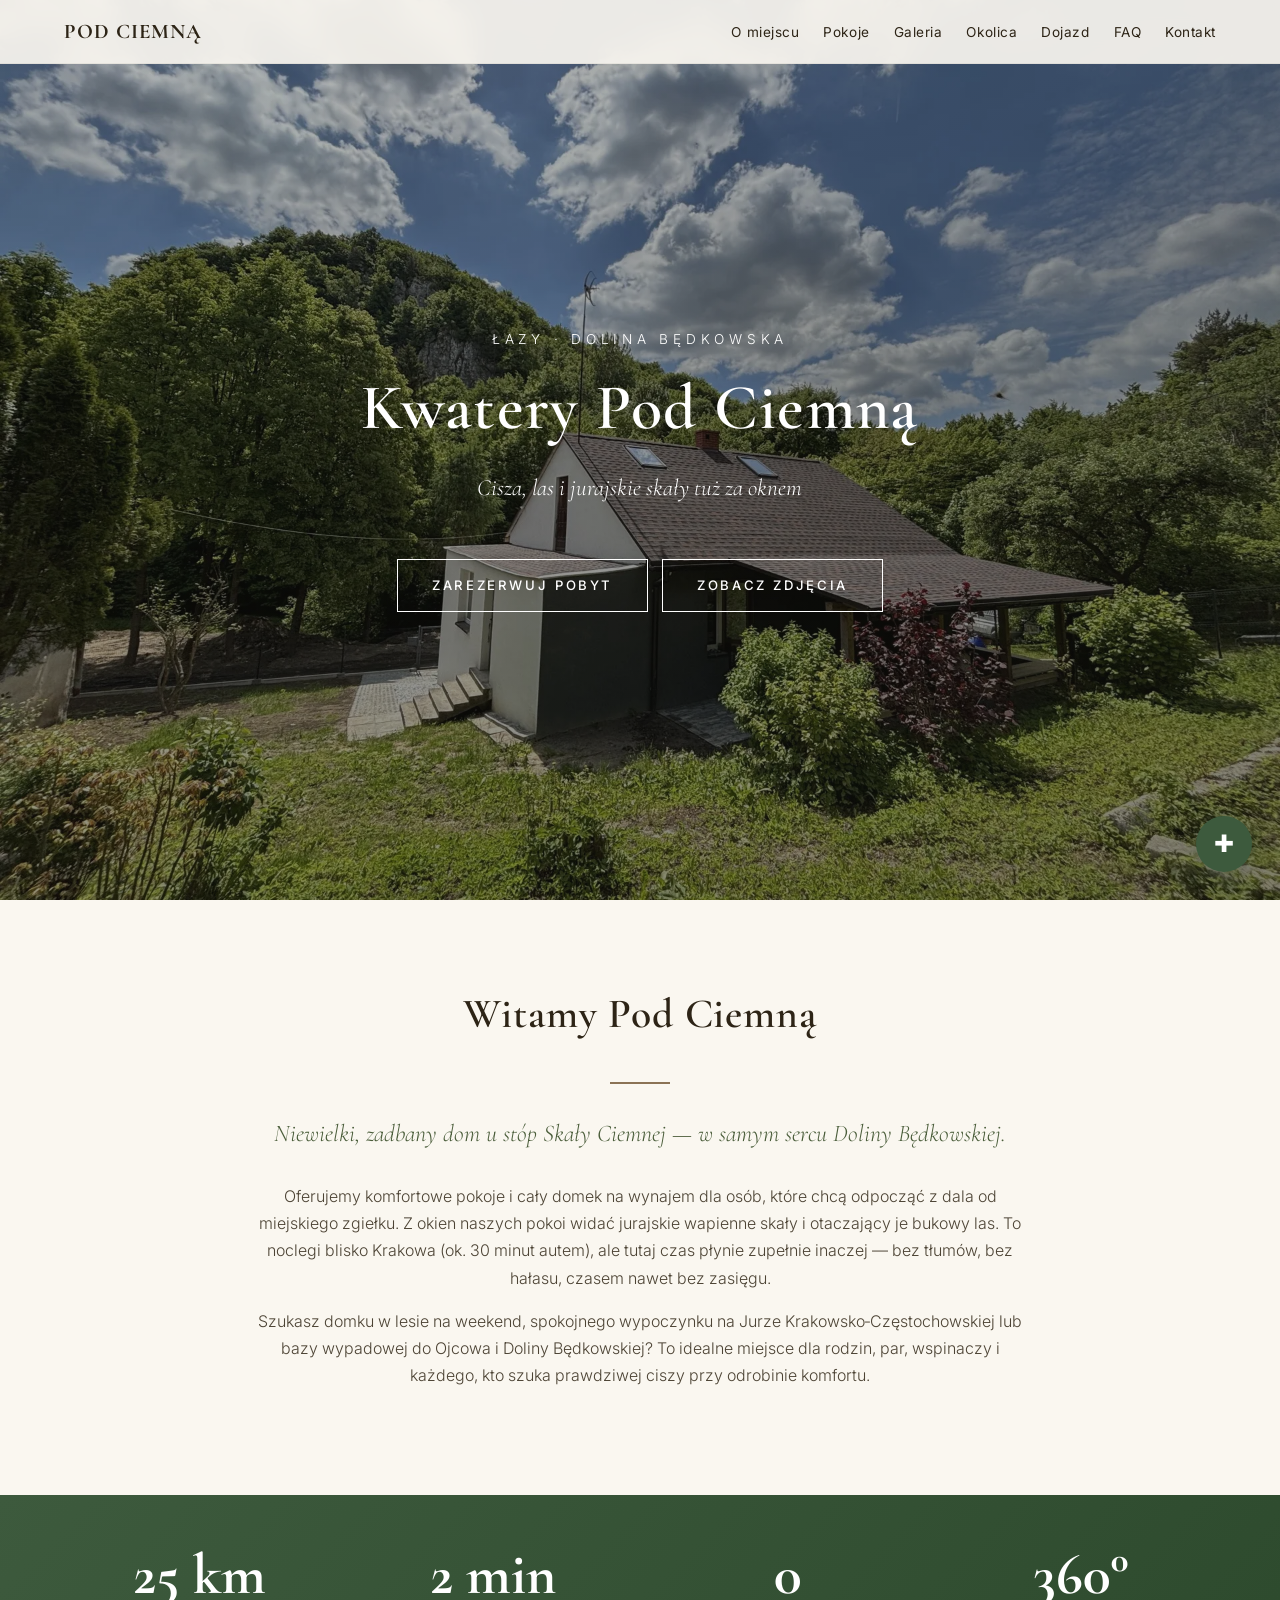
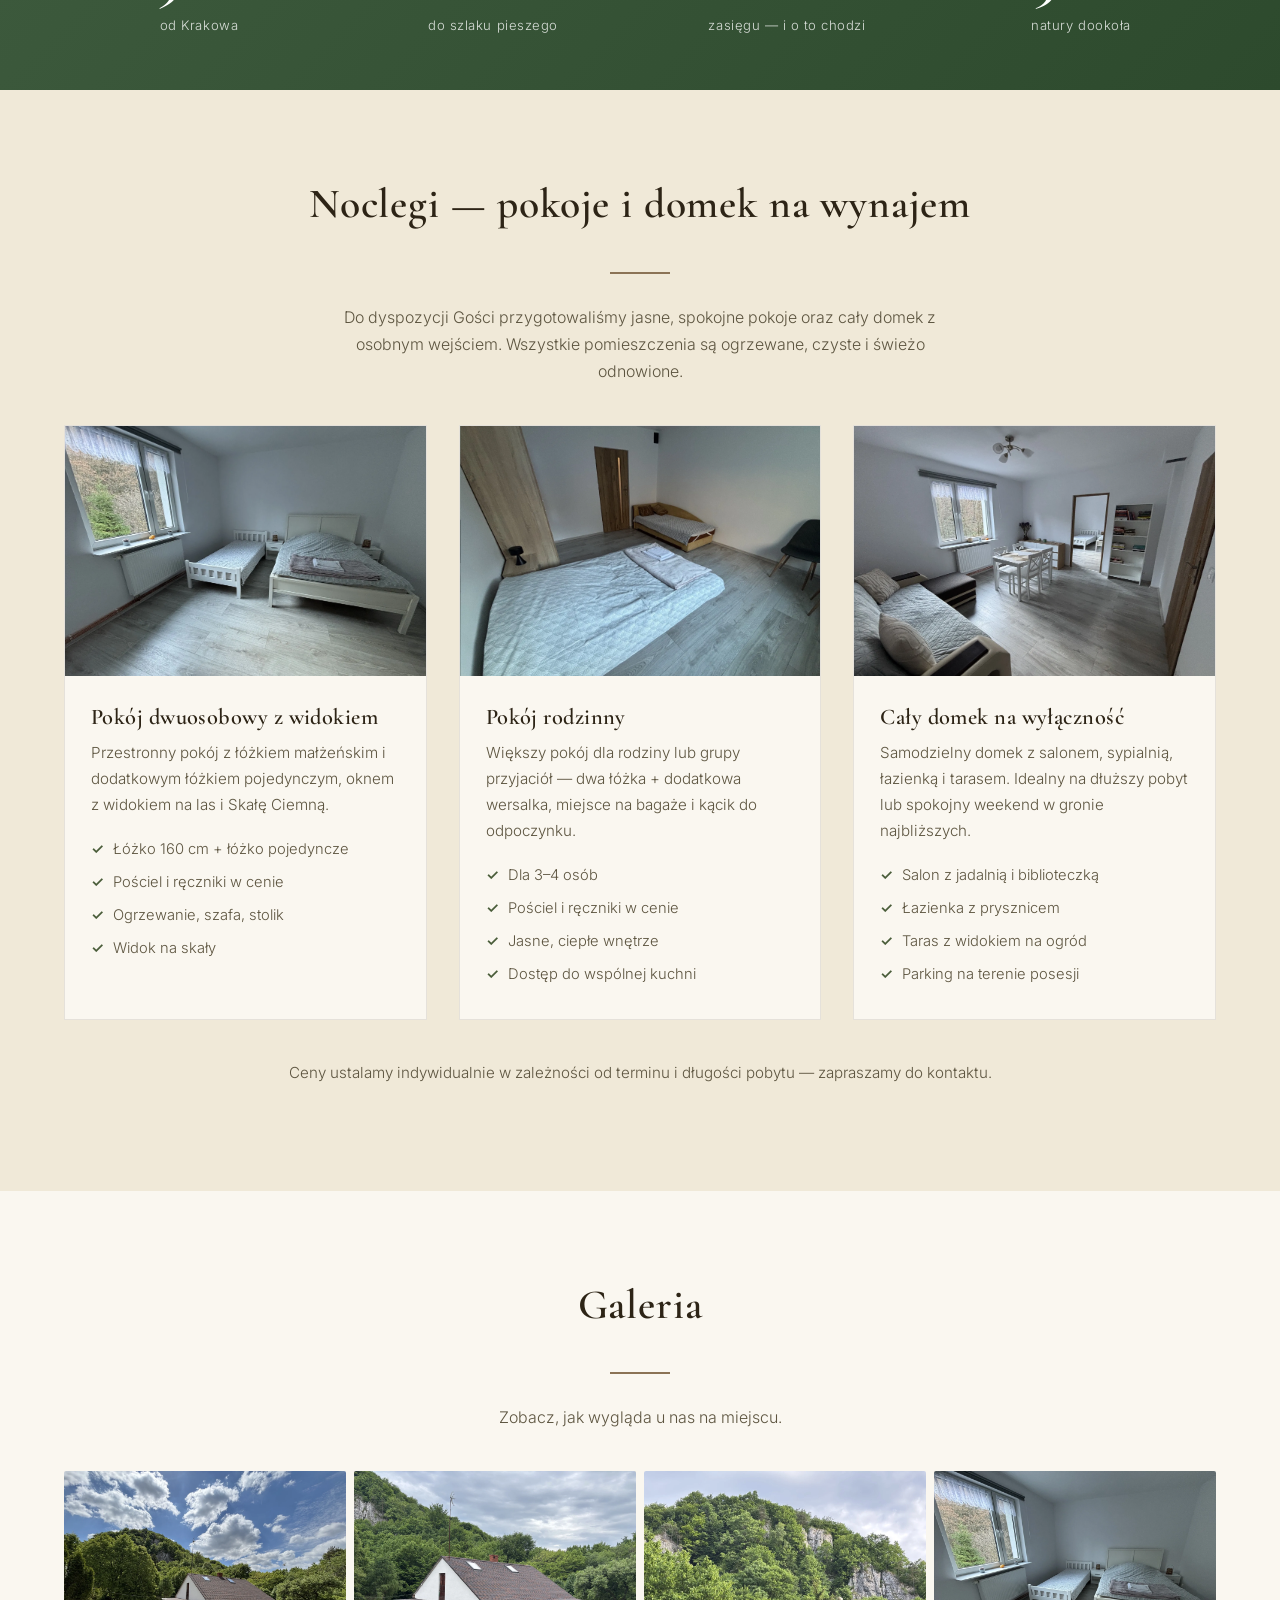
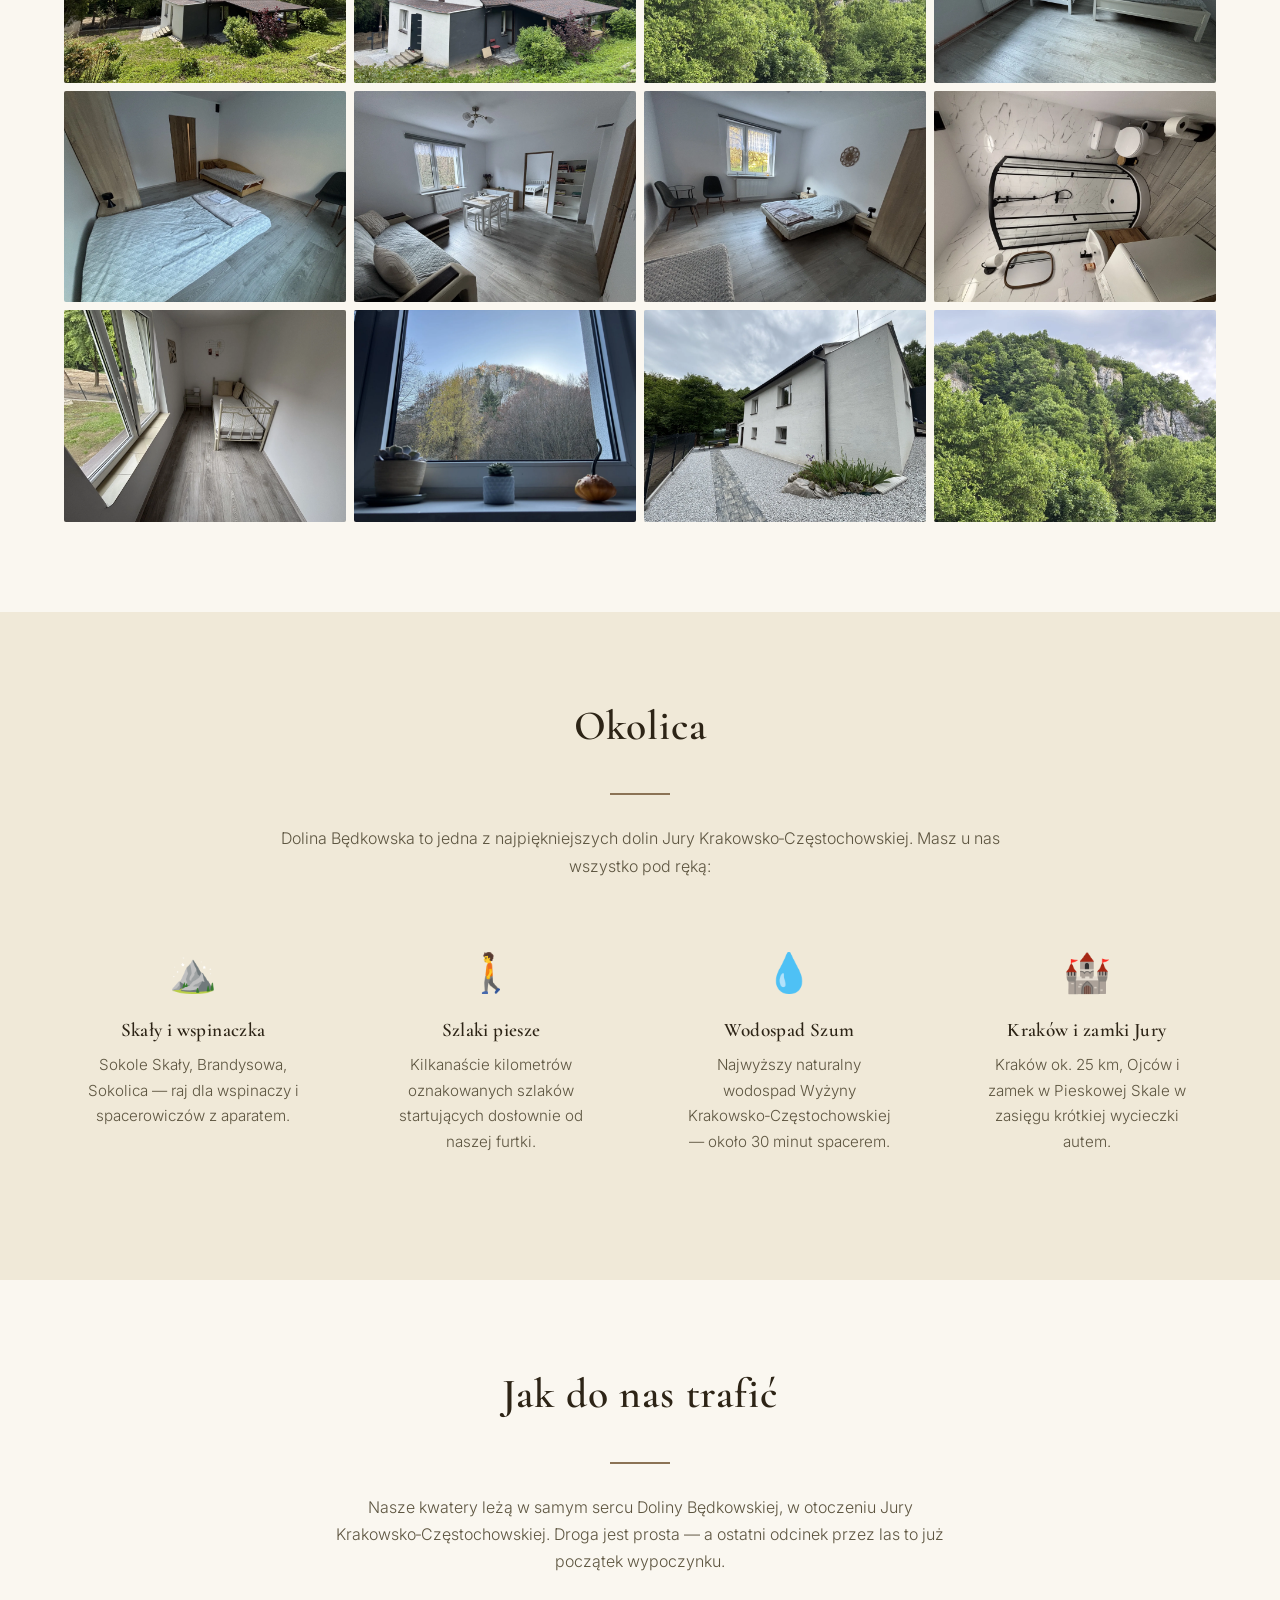
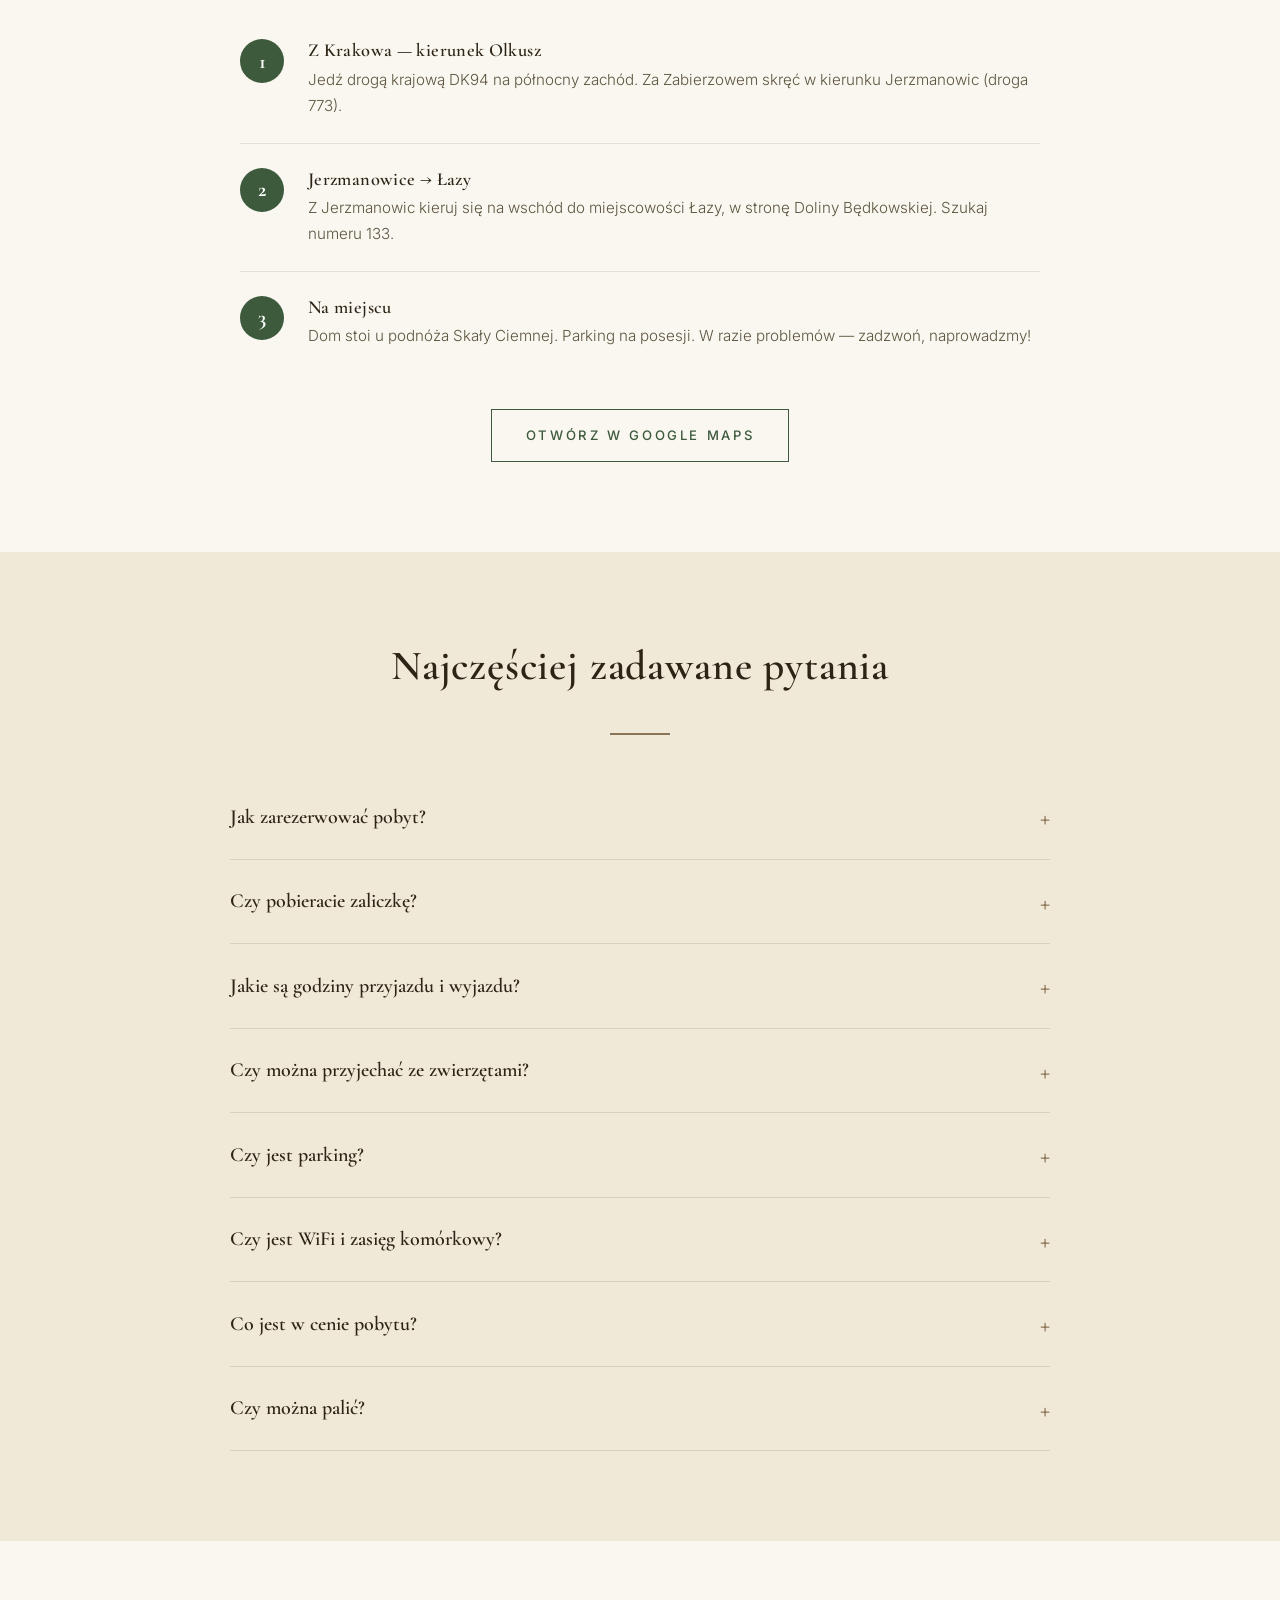
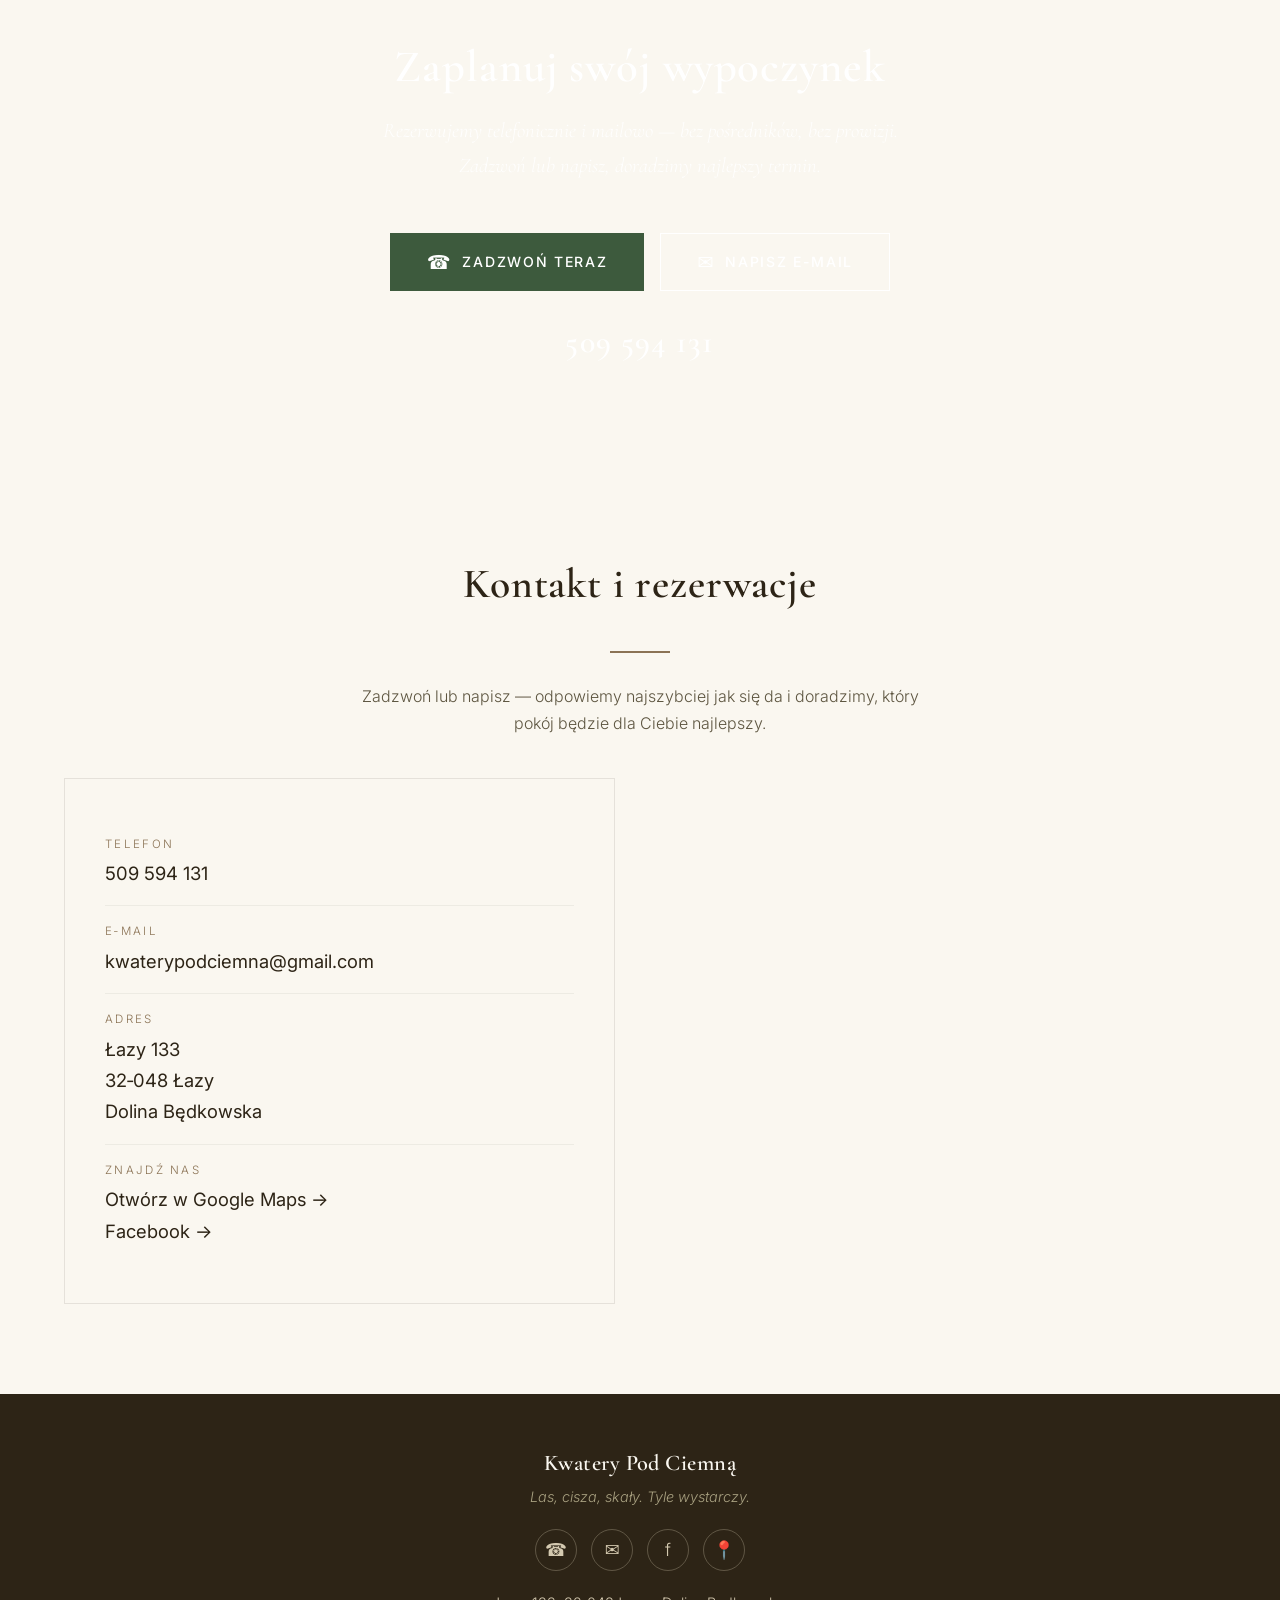
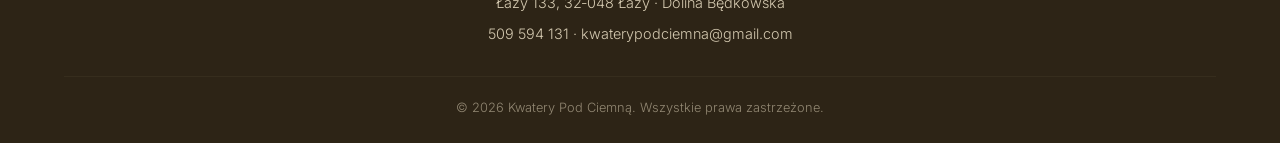
==== commit dd5c8706: "Add call to action and fix progress bar" ====
--- a/index.html
+++ b/index.html
@@ -482,6 +482,21 @@
   </div>
 </section>
 
+<!-- ========== CTA ========== -->
+<section class="cta-banner">
+  <h2>Zaplanuj swój wypoczynek</h2>
+  <p class="cta-sub">Rezerwujemy telefonicznie i mailowo — bez pośredników, bez prowizji. Zadzwoń lub napisz, doradzimy najlepszy termin.</p>
+  <div class="cta-buttons">
+    <a href="tel:+48509594131" class="cta-btn cta-btn-primary">
+      <span class="cta-btn-icon">&#9742;</span> Zadzwoń teraz
+    </a>
+    <a href="mailto:kwaterypodciemna@gmail.com" class="cta-btn">
+      <span class="cta-btn-icon">&#9993;</span> Napisz e-mail
+    </a>
+  </div>
+  <a href="tel:+48509594131" class="cta-phone">509 594 131</a>
+</section>
+
 <!-- ========== Kontakt ========== -->
 <section id="kontakt" class="section">
   <div class="container">
@@ -594,7 +609,7 @@
   function onScroll() {
     const scrollTop = window.scrollY;
     const docHeight = document.documentElement.scrollHeight - window.innerHeight;
-    if (docHeight > 0) progressBar.style.width = (scrollTop / docHeight) * 100 + '%';
+    if (docHeight > 0) progressBar.style.transform = 'scaleX(' + (scrollTop / docHeight) + ')';
     nav.classList.toggle('scrolled', scrollTop > 60);
     backToTop.classList.toggle('visible', scrollTop > 500);
   }
--- a/style.css
+++ b/style.css
@@ -35,18 +35,19 @@
 .scroll-progress {
   position: fixed;
   top: 0; left: 0;
-  height: 3px;
+  width: 100%; height: 3px;
   background: linear-gradient(90deg, #4a5d3a, #8b7355);
   z-index: 150;
-  width: 0;
   pointer-events: none;
-  transition: width .08s linear;
+  transform: scaleX(0);
+  transform-origin: left center;
+  will-change: transform;
 }
 
 /* ========== Nawigacja ========== */
 .nav {
   position: fixed;
-  top: 3px; left: 0; right: 0;
+  top: 0; left: 0; right: 0;
   background: rgba(250, 247, 240, .92);
   backdrop-filter: blur(12px);
   -webkit-backdrop-filter: blur(12px);
@@ -396,6 +397,85 @@
 details[open] summary::after { transform: rotate(45deg); }
 details p { margin: 14px 0 0; color: #5d5540; }
 
+/* ========== CTA banner ========== */
+.cta-banner {
+  background: linear-gradient(160deg, rgba(20,20,15,.45), rgba(20,20,15,.65)),
+              url('images/skala-ciemna.webp') center/cover no-repeat;
+  background-attachment: fixed;
+  padding: 100px 24px;
+  text-align: center;
+  color: #fff;
+}
+@media (max-width: 900px) {
+  .cta-banner { background-attachment: scroll; padding: 72px 24px; }
+}
+.cta-banner h2 {
+  color: #fff;
+  font-size: clamp(1.8rem, 4vw, 2.8rem);
+  margin-bottom: .4em;
+}
+.cta-banner .cta-sub {
+  font-family: 'Cormorant Garamond', serif;
+  font-style: italic;
+  font-size: clamp(1rem, 2vw, 1.3rem);
+  opacity: .9;
+  margin-bottom: 2.4em;
+  max-width: 540px;
+  margin-left: auto;
+  margin-right: auto;
+}
+.cta-buttons {
+  display: flex;
+  gap: 16px;
+  justify-content: center;
+  flex-wrap: wrap;
+}
+.cta-btn {
+  display: inline-flex;
+  align-items: center;
+  gap: 10px;
+  padding: 16px 36px;
+  font-size: .88rem;
+  font-weight: 500;
+  letter-spacing: .12em;
+  text-transform: uppercase;
+  text-decoration: none;
+  border: 1.5px solid #fff;
+  color: #fff;
+  background: transparent;
+  transition: all .3s;
+  cursor: pointer;
+}
+.cta-btn:hover {
+  background: #fff;
+  color: #2d2416;
+}
+.cta-btn-primary {
+  background: #3d5a3d;
+  border-color: #3d5a3d;
+}
+.cta-btn-primary:hover {
+  background: #fff;
+  color: #3d5a3d;
+  border-color: #fff;
+}
+.cta-btn-icon {
+  font-size: 1.2rem;
+  line-height: 1;
+}
+.cta-phone {
+  display: block;
+  margin-top: 24px;
+  font-family: 'Cormorant Garamond', serif;
+  font-size: clamp(1.4rem, 3vw, 2rem);
+  font-weight: 600;
+  color: #fff;
+  text-decoration: none;
+  letter-spacing: .04em;
+  transition: opacity .2s;
+}
+.cta-phone:hover { opacity: .8; color: #fff; }
+
 /* ========== Kontakt ========== */
 .contact-grid {
   display: grid; grid-template-columns: 1fr 1fr;
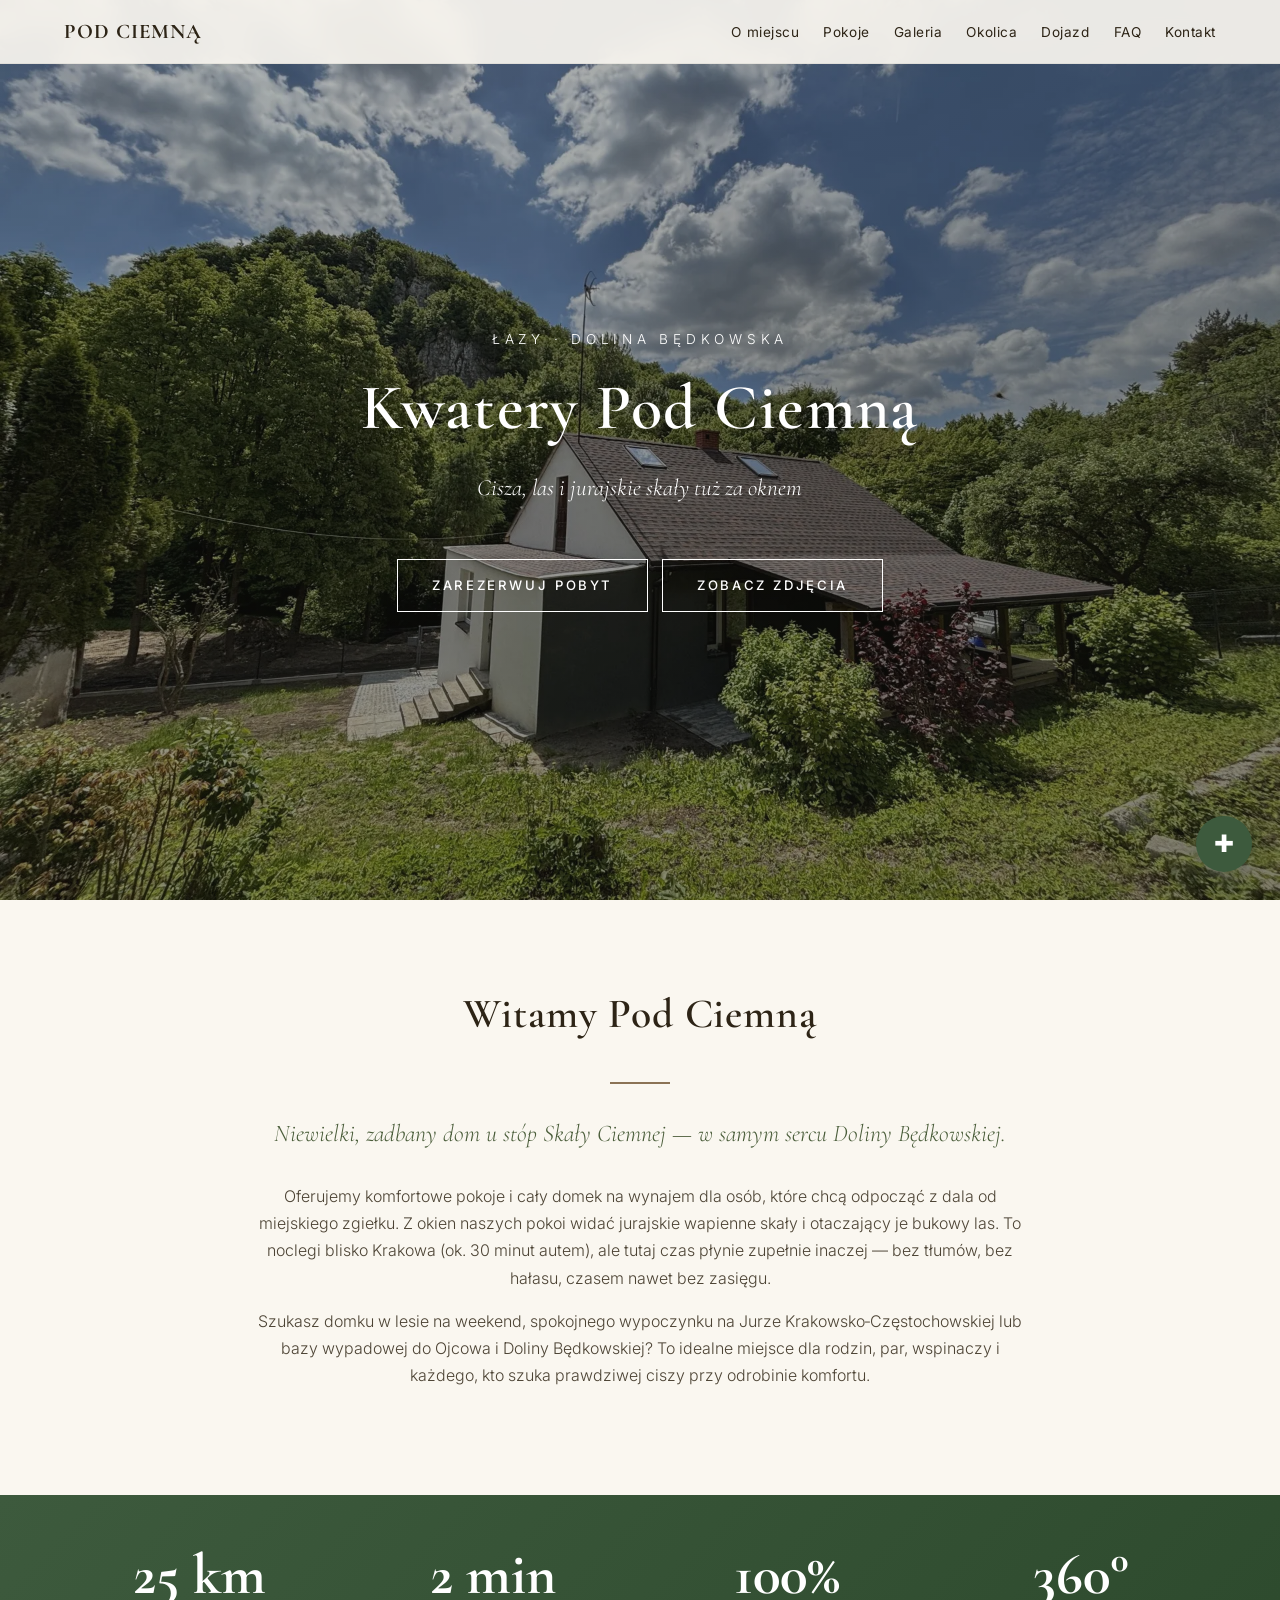
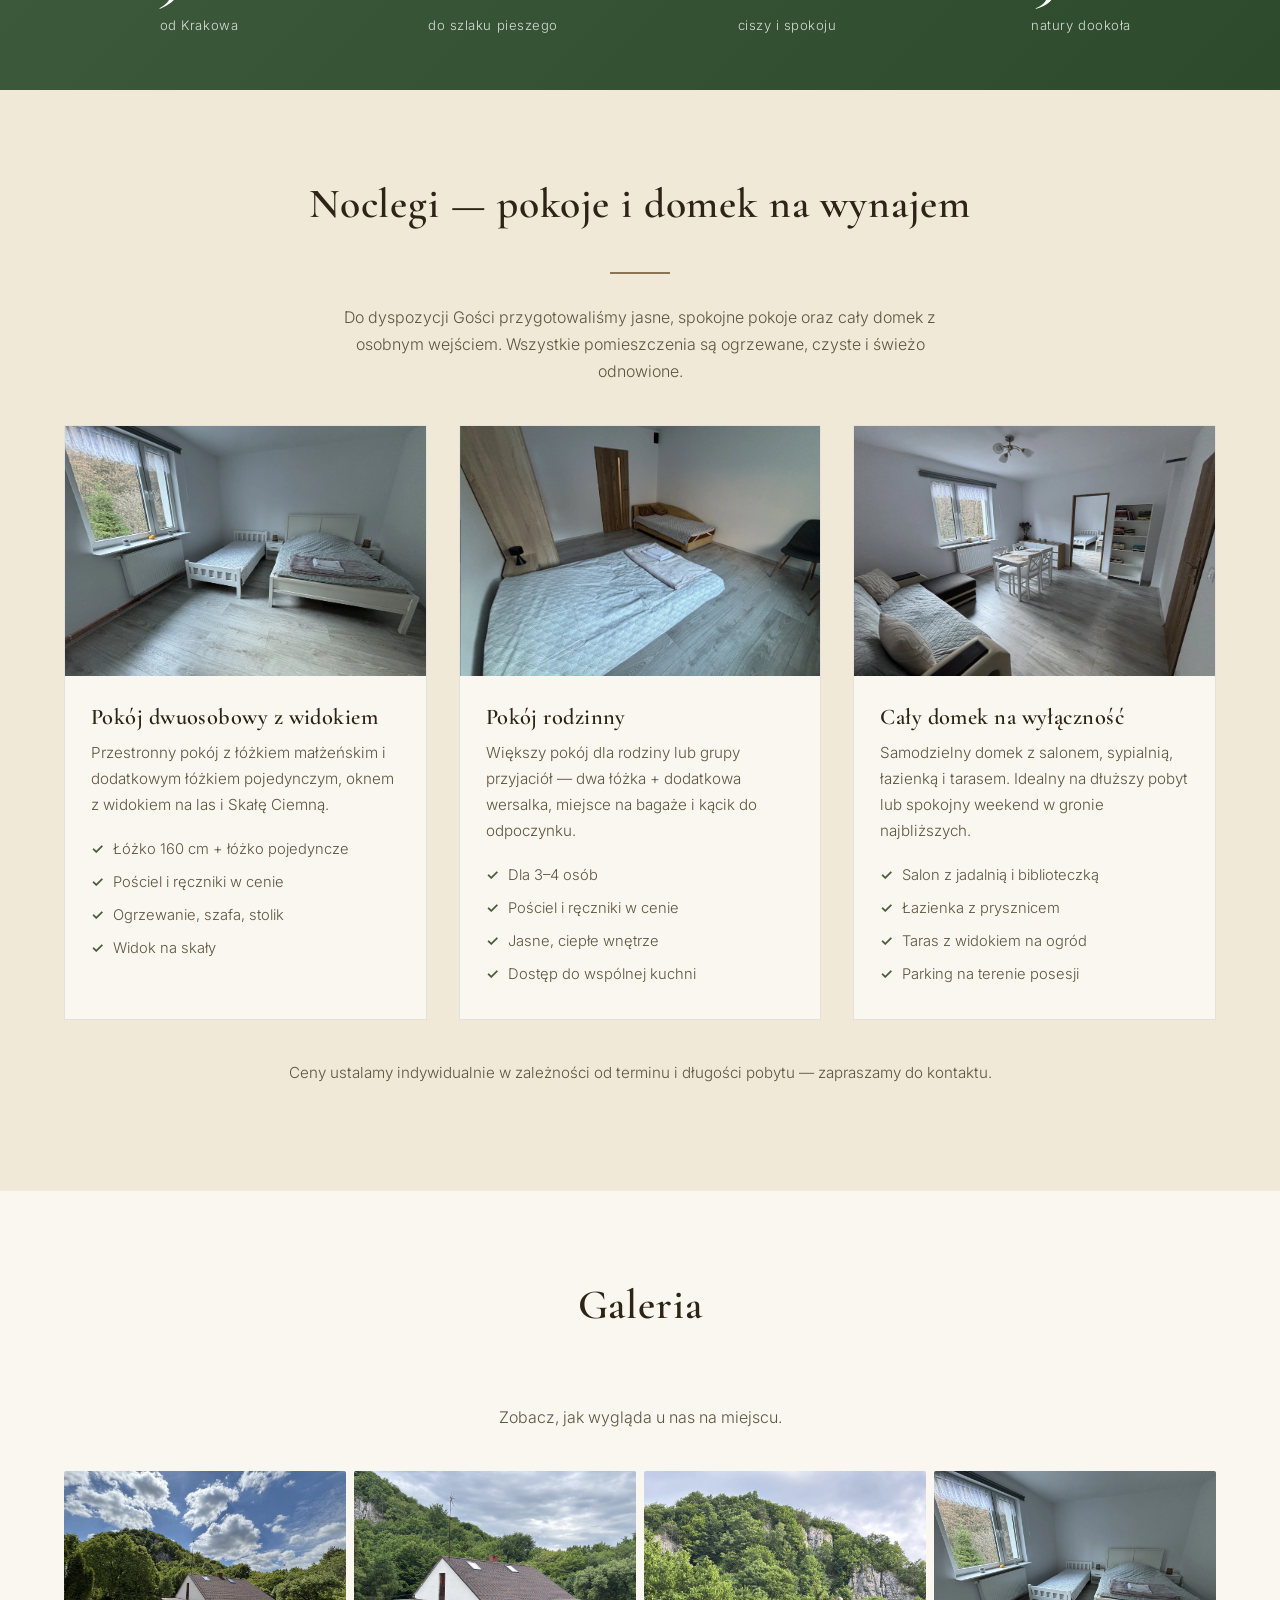
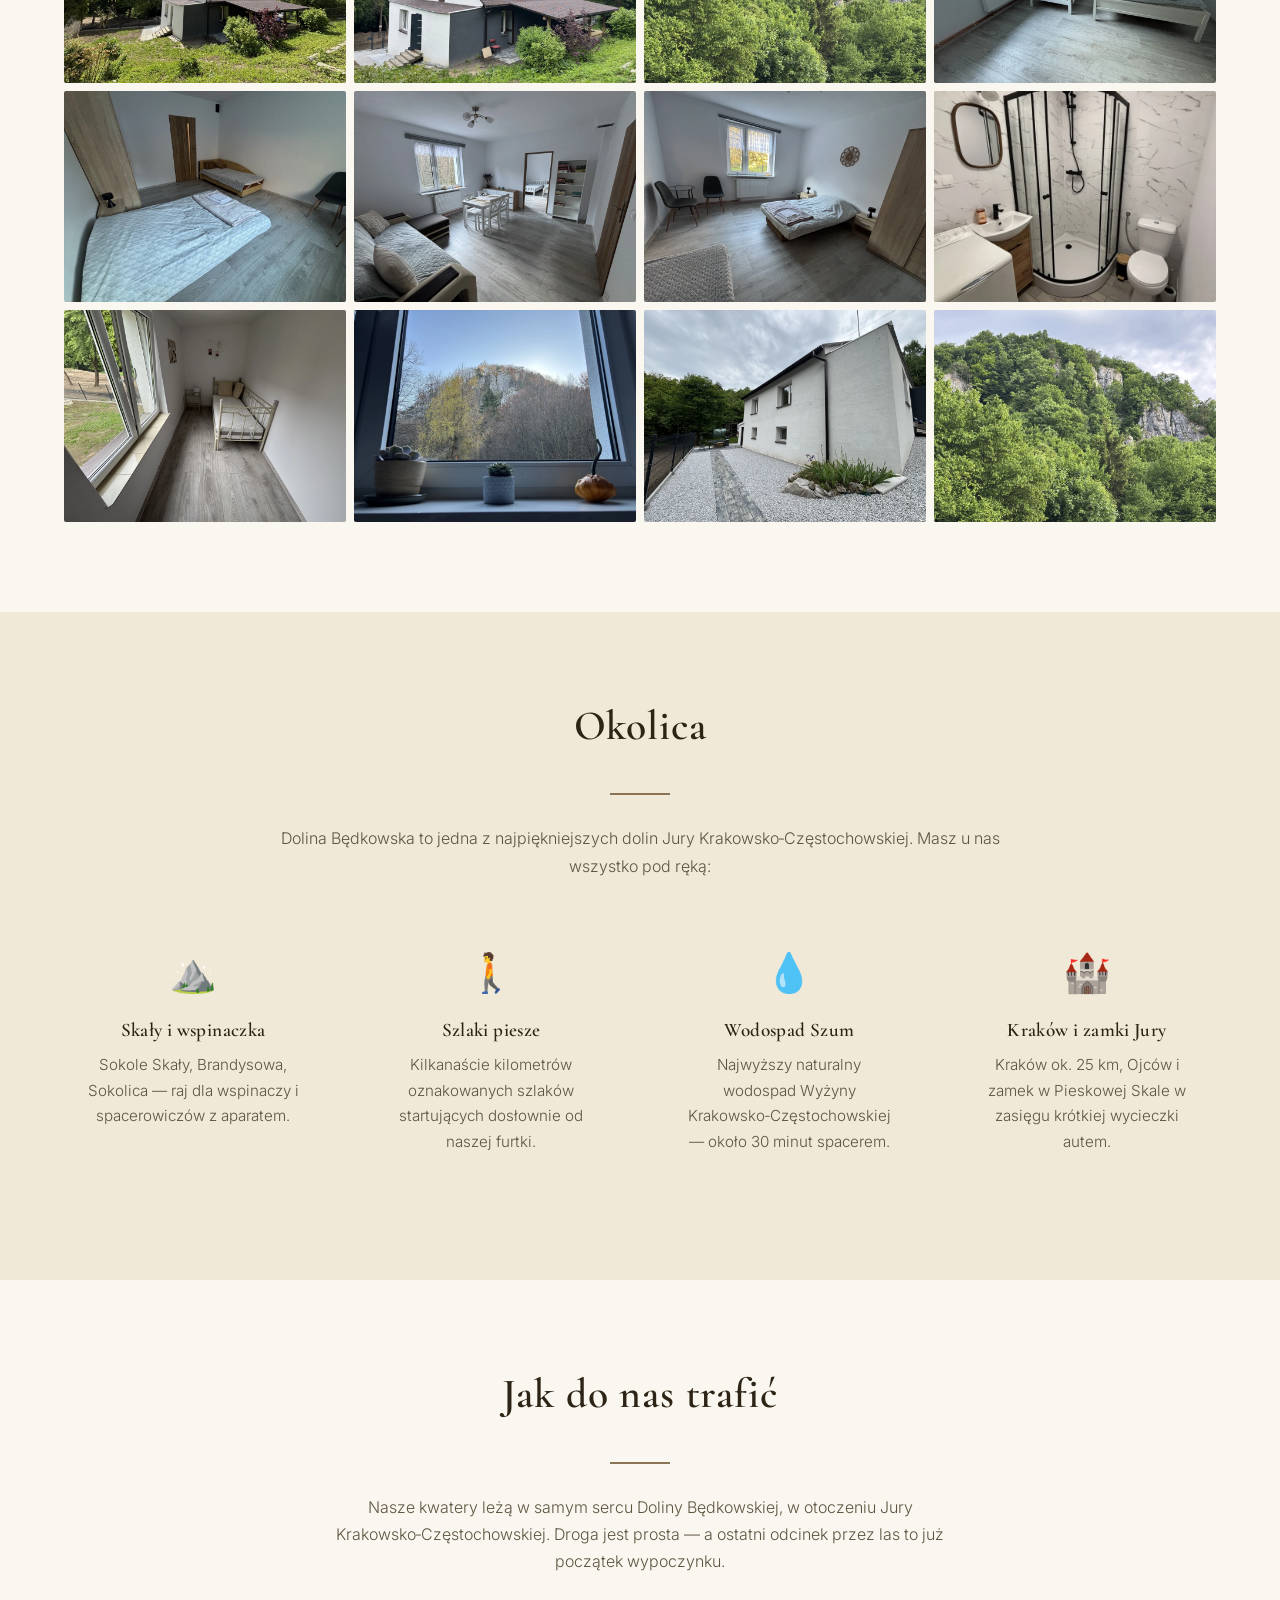
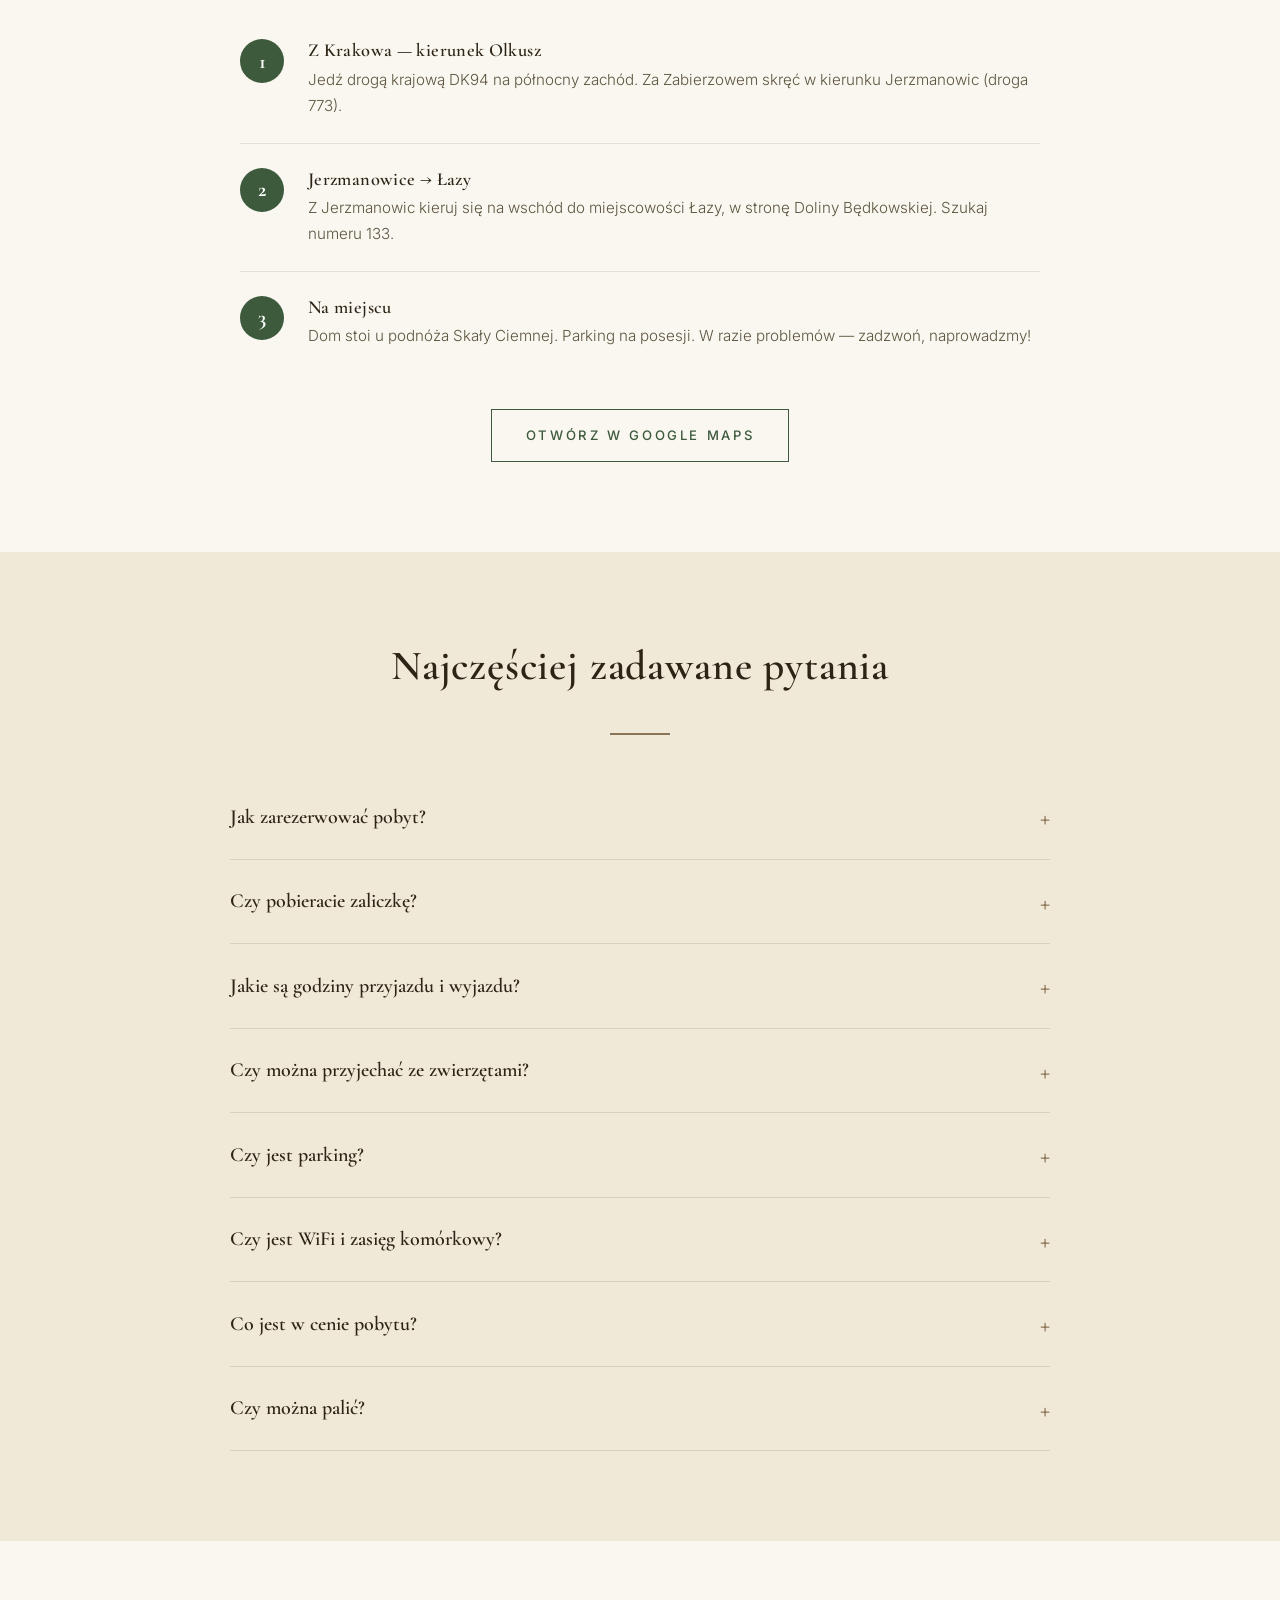
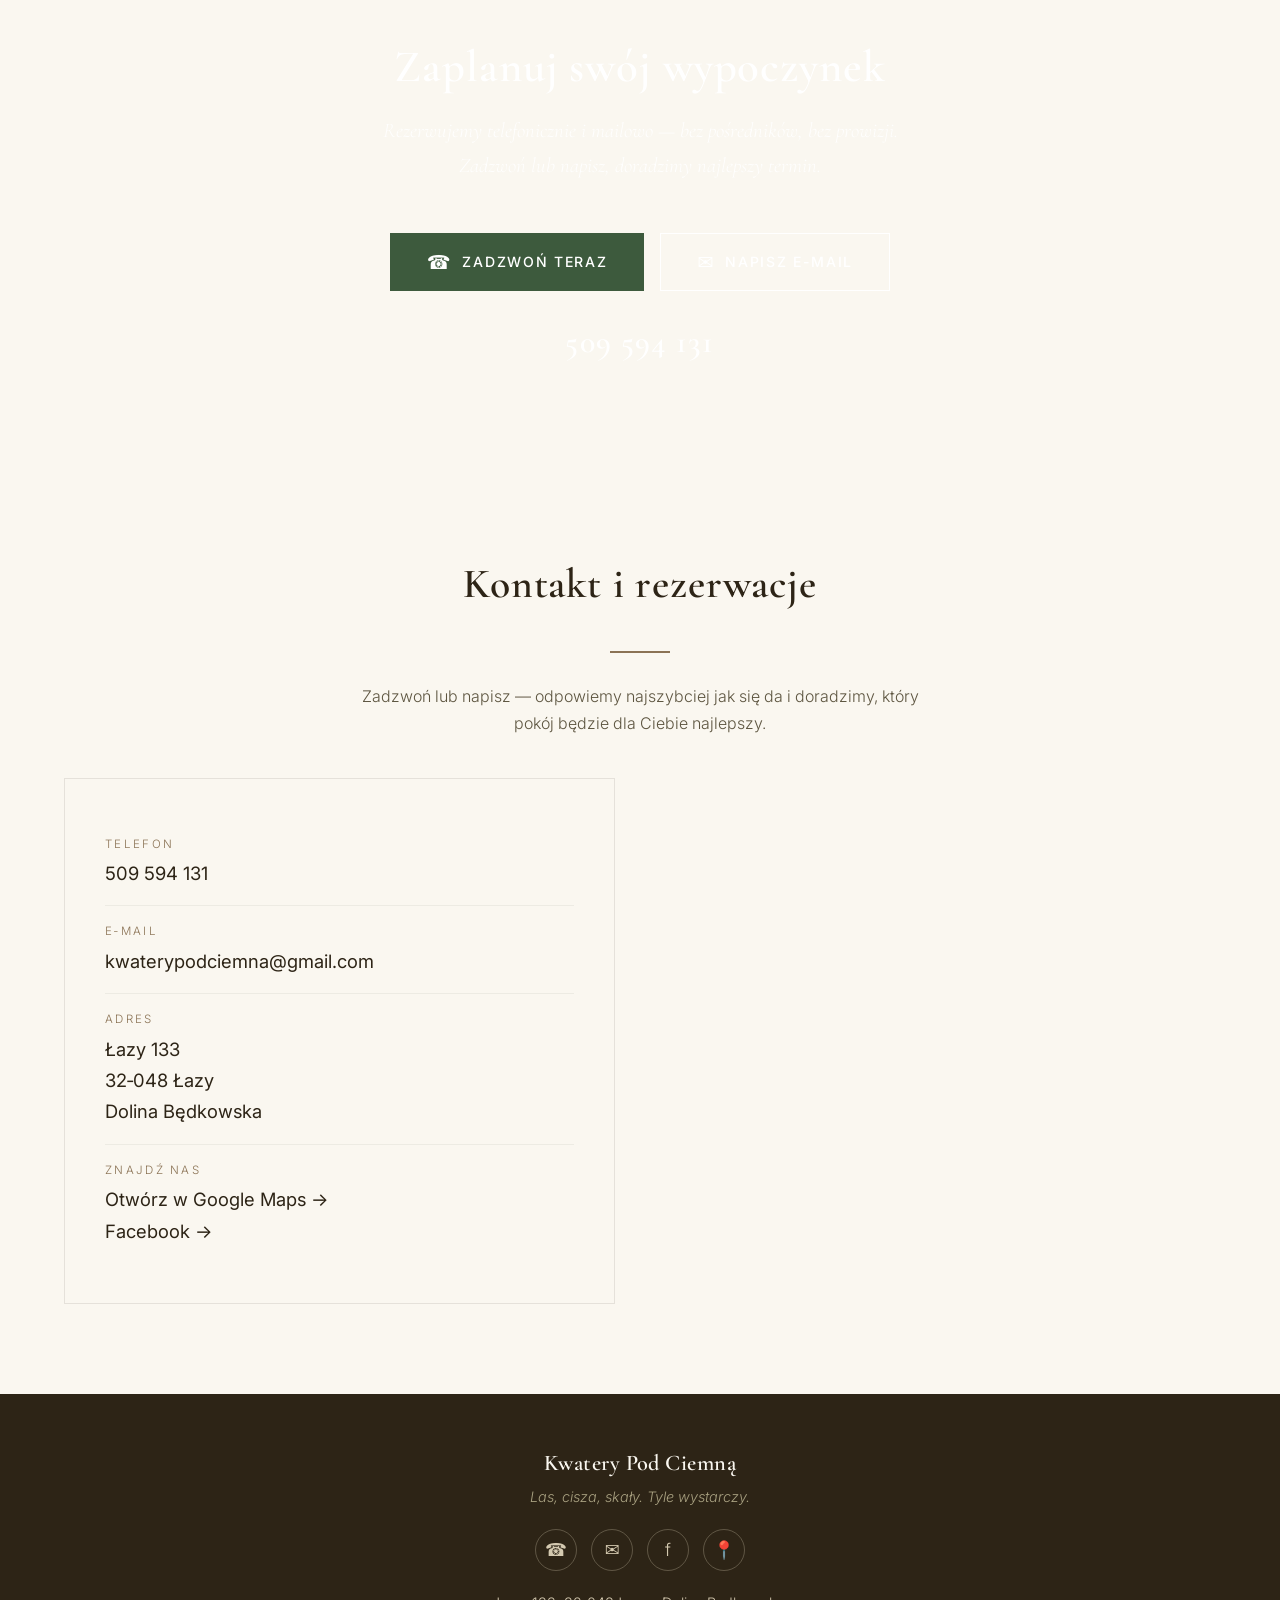
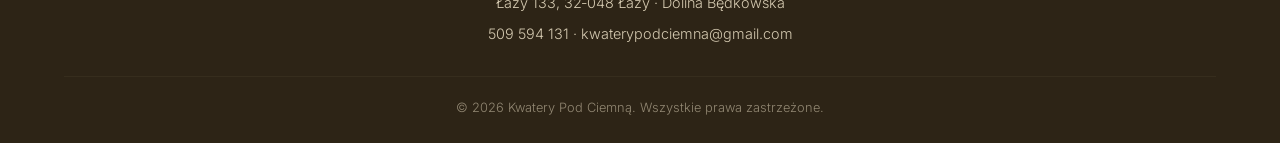
==== commit 3ec80498: "Change no reception  to calmness" ====
--- a/index.html
+++ b/index.html
@@ -243,8 +243,8 @@
         <span class="stat-label">do szlaku pieszego</span>
       </div>
       <div class="stat">
-        <span class="stat-number">0</span>
-        <span class="stat-label">zasięgu — i o to chodzi</span>
+        <span class="stat-number">100%</span>
+        <span class="stat-label">ciszy i spokoju</span>
       </div>
       <div class="stat">
         <span class="stat-number">360°</span>
--- a/style.css
+++ b/style.css
@@ -98,10 +98,12 @@
     padding: 20px 24px;
     gap: 16px;
     border-bottom: 1px solid rgba(0,0,0,.06);
-    transform: translateY(-110%);
-    transition: transform .3s ease;
+    opacity: 0;
+    visibility: hidden;
+    transform: translateY(-8px);
+    transition: opacity .3s ease, visibility .3s ease, transform .3s ease;
   }
-  .nav-links.open { transform: translateY(0); }
+  .nav-links.open { opacity: 1; visibility: visible; transform: translateY(0); }
   .nav-toggle { display: block; }
 }
 
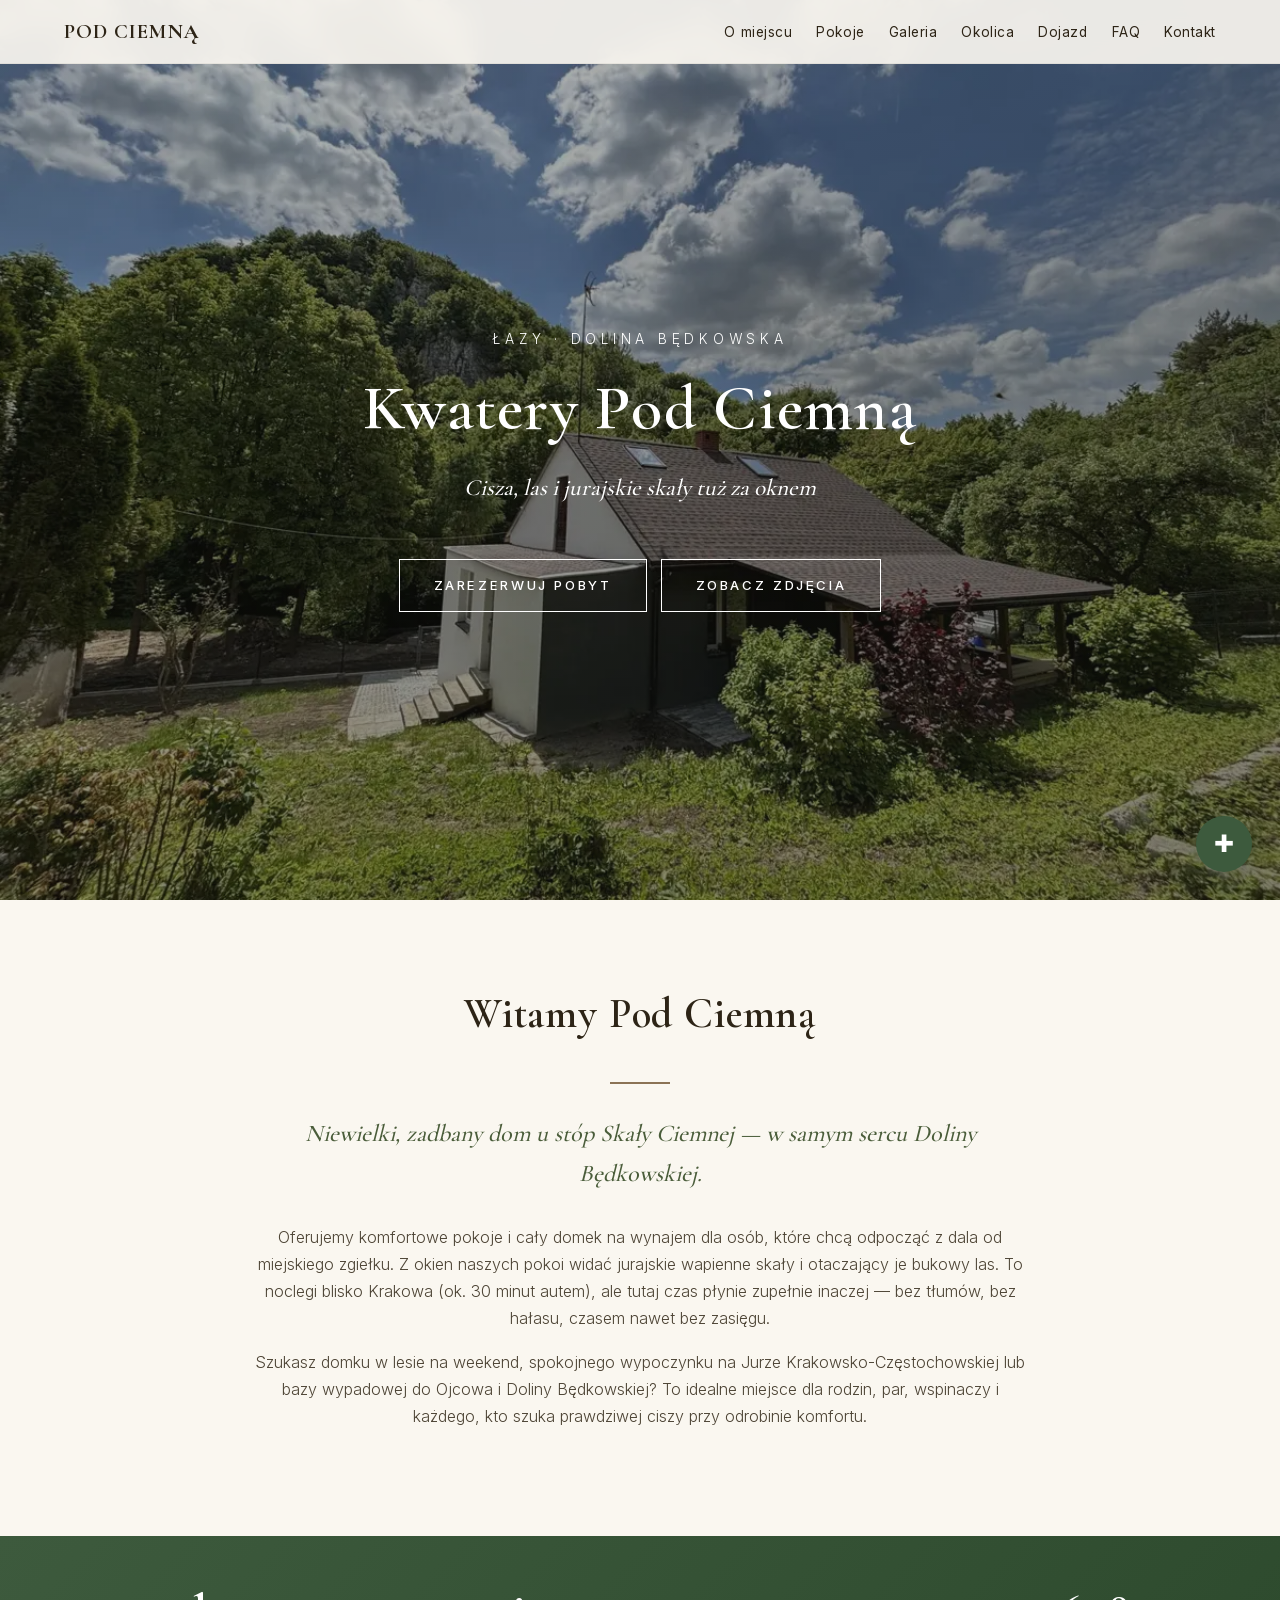
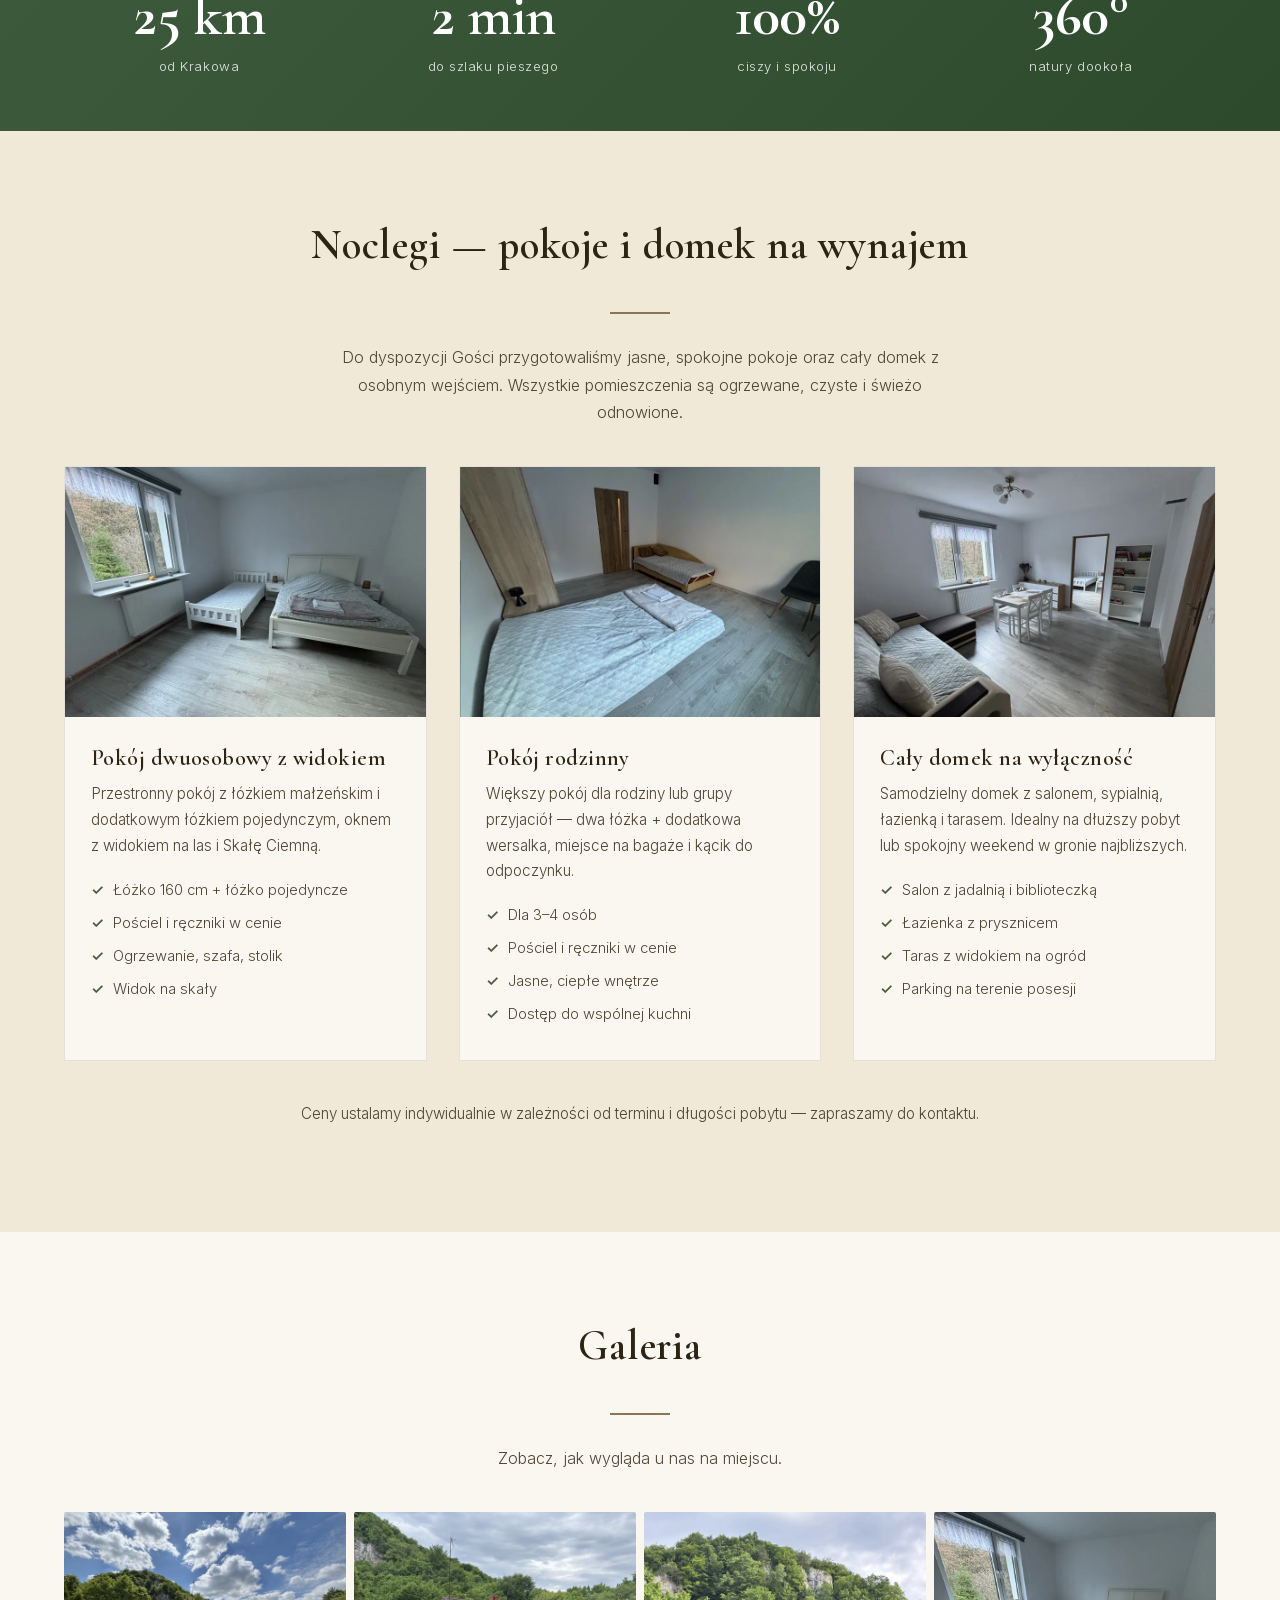
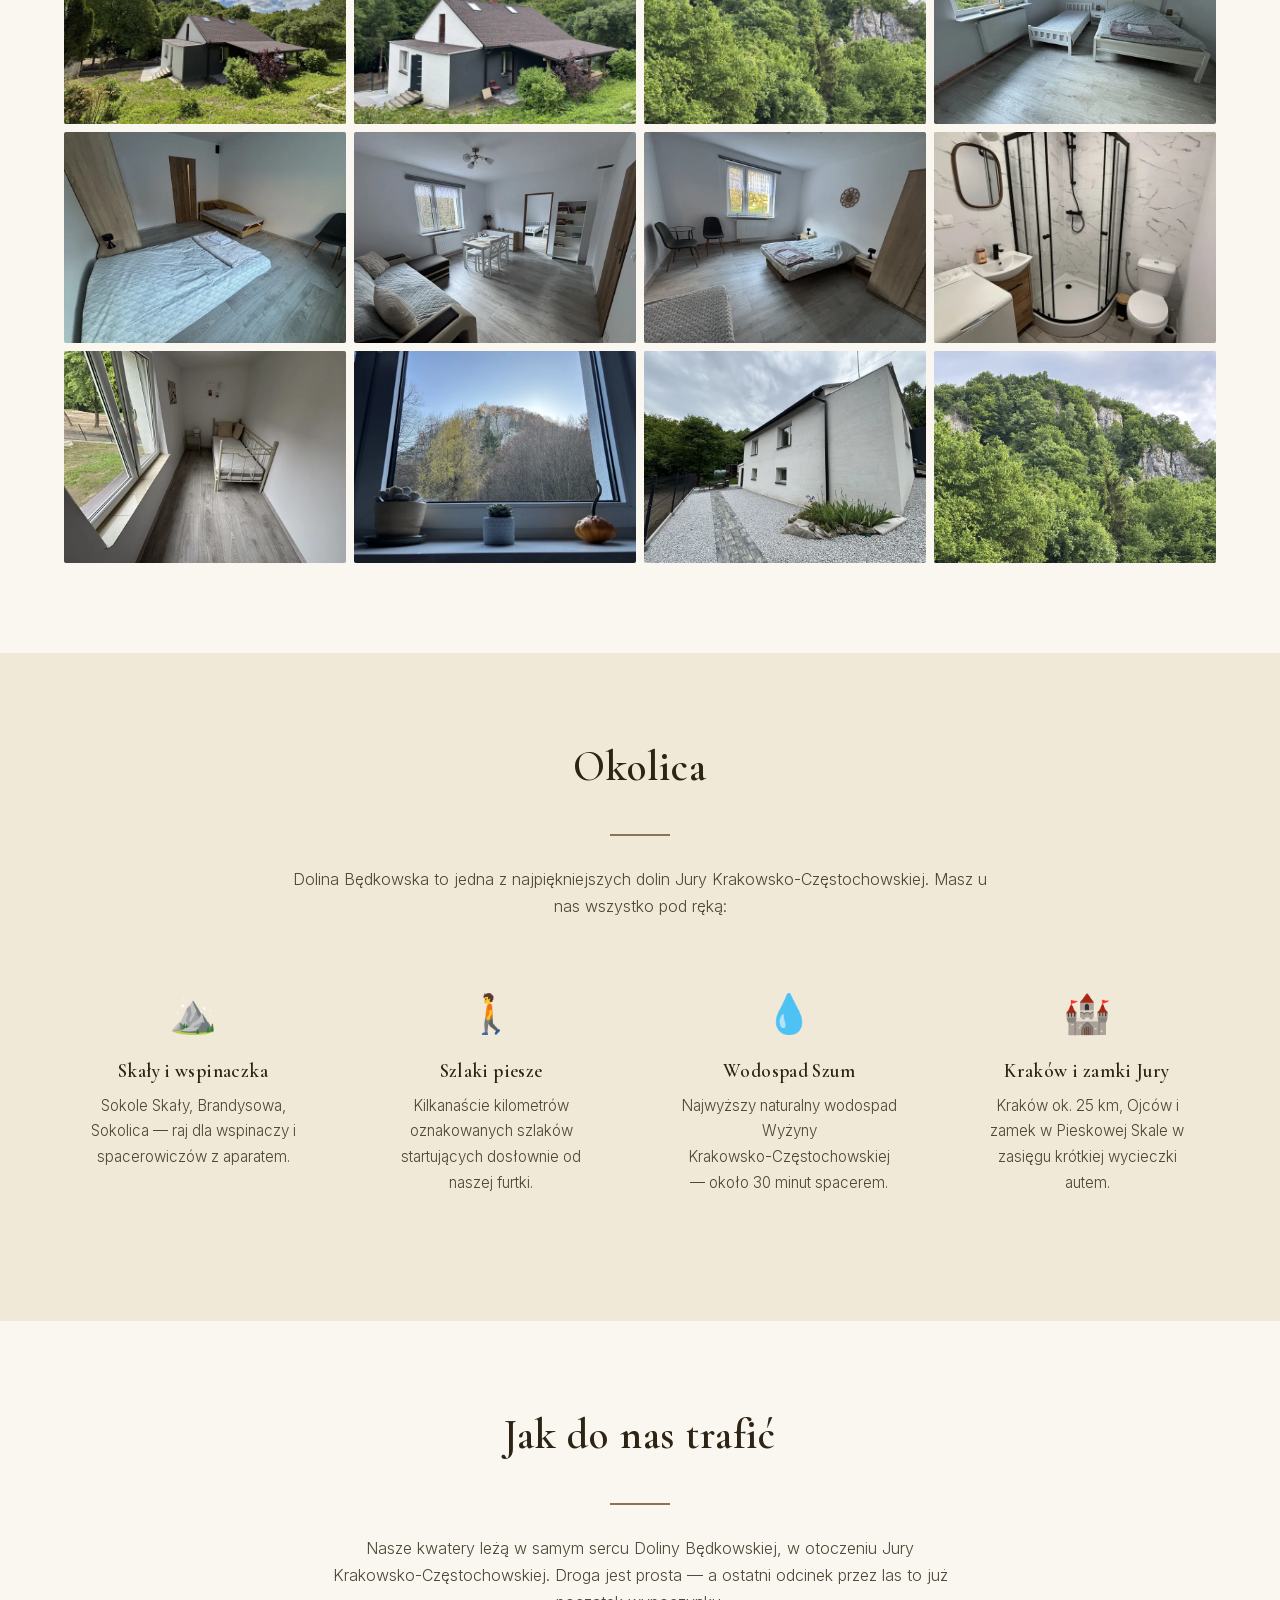
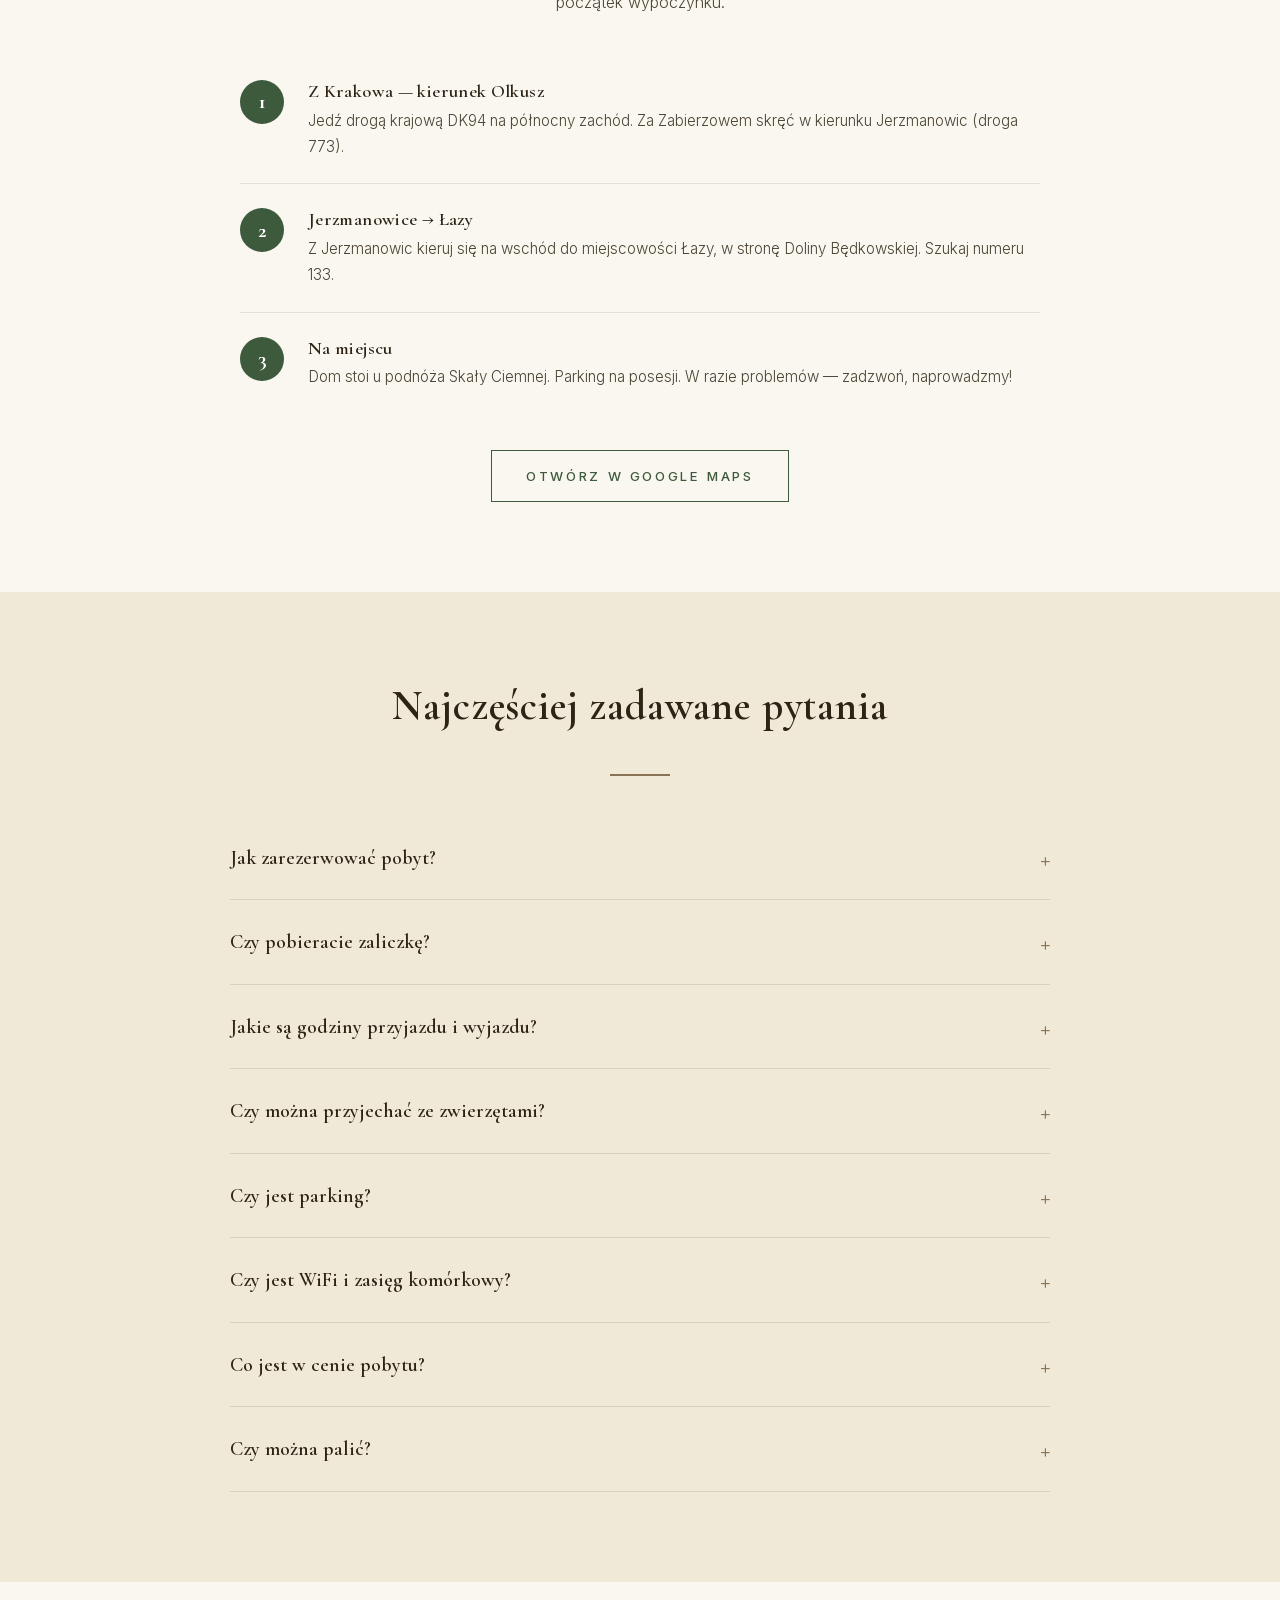
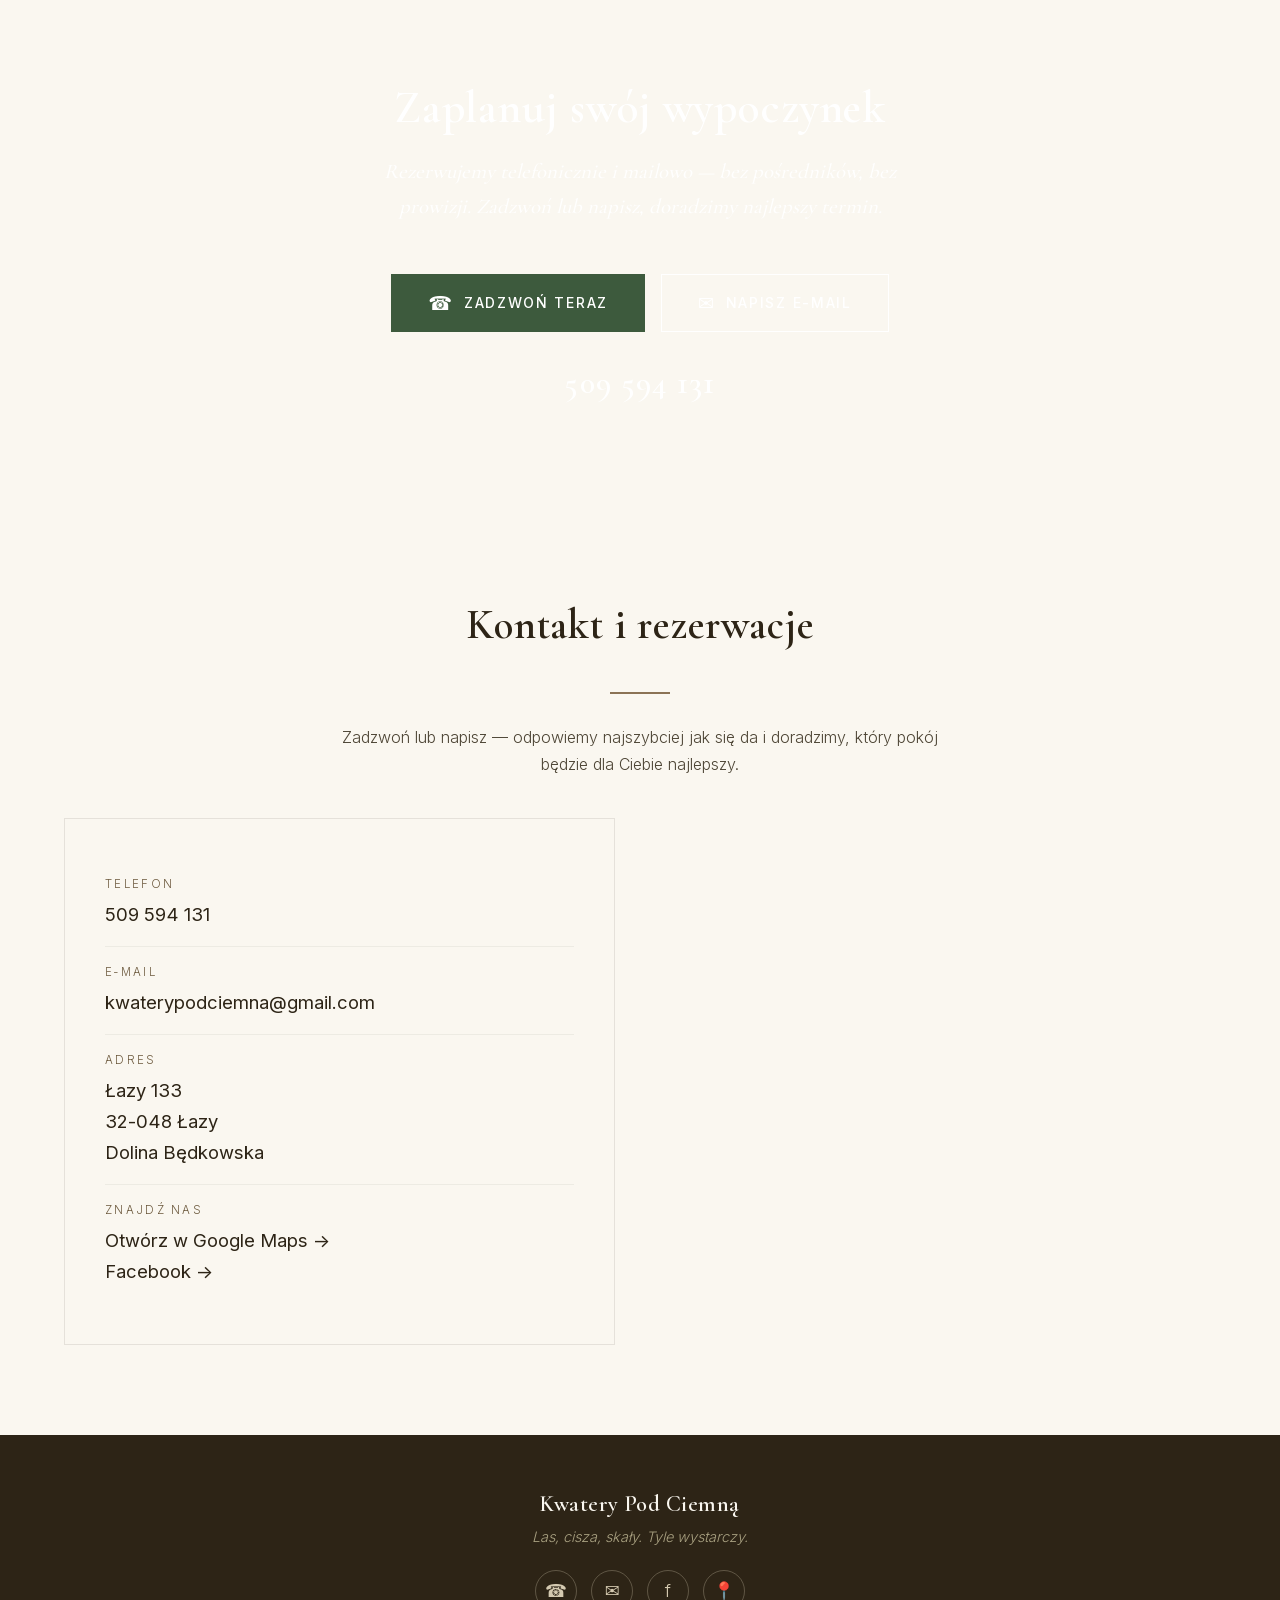
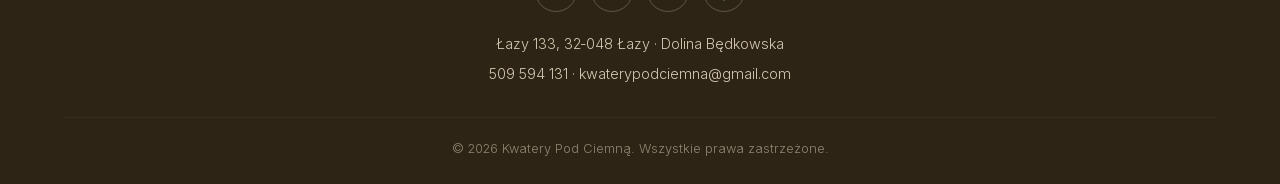
==== commit a354c2d0: "Fixed for google analyics" ====
--- a/index.html
+++ b/index.html
@@ -31,14 +31,11 @@
 <link rel="icon" type="image/png" href="images/logo.png" />
 
 <!-- Preload critical assets -->
+<link rel="preload" as="font" href="fonts/cormorant-garamond.woff2" type="font/woff2" crossorigin />
+<link rel="preload" as="font" href="fonts/inter.woff2" type="font/woff2" crossorigin />
 <link rel="preload" as="image" href="images/dom-glowne.webp" type="image/webp" />
 <link rel="dns-prefetch" href="https://www.google.com" />
 <link rel="dns-prefetch" href="https://maps.google.com" />
-
-<!-- Fonts -->
-<link rel="preconnect" href="https://fonts.googleapis.com" />
-<link rel="preconnect" href="https://fonts.gstatic.com" crossorigin />
-<link href="https://fonts.googleapis.com/css2?family=Cormorant+Garamond:wght@500;600;700&family=Inter:wght@300;400;500;600&display=swap" rel="stylesheet" />
 
 <!-- Structured data – local business -->
 <script type="application/ld+json">
@@ -196,6 +193,8 @@
   </div>
 </nav>
 
+<main>
+
 <!-- ========== Hero ========== -->
 <header class="hero">
   <div class="hero-content">
@@ -260,7 +259,7 @@
   <div class="container">
     <h2>Noclegi — pokoje i domek na wynajem</h2>
     <div class="divider"></div>
-    <p style="text-align:center; max-width:640px; margin: 0 auto; color:#5d5540;">
+    <p style="text-align:center; max-width:640px; margin: 0 auto; color:#4d4535;">
       Do dyspozycji Gości przygotowaliśmy jasne, spokojne pokoje oraz cały domek z osobnym wejściem.
       Wszystkie pomieszczenia są ogrzewane, czyste i świeżo odnowione.
     </p>
@@ -272,7 +271,7 @@
         </div>
         <div class="room-body">
           <h3>Pokój dwuosobowy z widokiem</h3>
-          <p style="color:#5d5540; font-size:.95rem;">
+          <p style="color:#4d4535; font-size:.95rem;">
             Przestronny pokój z łóżkiem małżeńskim i dodatkowym łóżkiem pojedynczym,
             oknem z widokiem na las i Skałę Ciemną.
           </p>
@@ -291,7 +290,7 @@
         </div>
         <div class="room-body">
           <h3>Pokój rodzinny</h3>
-          <p style="color:#5d5540; font-size:.95rem;">
+          <p style="color:#4d4535; font-size:.95rem;">
             Większy pokój dla rodziny lub grupy przyjaciół — dwa łóżka + dodatkowa wersalka,
             miejsce na bagaże i kącik do odpoczynku.
           </p>
@@ -310,7 +309,7 @@
         </div>
         <div class="room-body">
           <h3>Cały domek na wyłączność</h3>
-          <p style="color:#5d5540; font-size:.95rem;">
+          <p style="color:#4d4535; font-size:.95rem;">
             Samodzielny domek z salonem, sypialnią, łazienką i tarasem.
             Idealny na dłuższy pobyt lub spokojny weekend w gronie najbliższych.
           </p>
@@ -324,7 +323,7 @@
       </article>
     </div>
 
-    <p style="text-align:center; margin-top:40px; font-size:.95rem; color:#5d5540;">
+    <p style="text-align:center; margin-top:40px; font-size:.95rem; color:#4d4535;">
       Ceny ustalamy indywidualnie w zależności od terminu i długości pobytu — zapraszamy do kontaktu.
     </p>
   </div>
@@ -336,7 +335,7 @@
   <div class="container">
     <h2>Galeria</h2>
     <div class="divider"></div>
-    <p style="text-align:center; color:#5d5540;">Zobacz, jak wygląda u nas na miejscu.</p>
+    <p style="text-align:center; color:#4d4535;">Zobacz, jak wygląda u nas na miejscu.</p>
 
     <div class="gallery">
       <div class="gallery-item"><img src="images/dom-glowne.webp" alt="Kwatery Pod Ciemną – domek noclegowy w Dolinie Będkowskiej wśród lasu" loading="lazy"></div>
@@ -369,7 +368,7 @@
   <div class="container">
     <h2>Okolica</h2>
     <div class="divider"></div>
-    <p style="text-align:center; max-width:720px; margin:0 auto; color:#5d5540;">
+    <p style="text-align:center; max-width:720px; margin:0 auto; color:#4d4535;">
       Dolina Będkowska to jedna z najpiękniejszych dolin Jury Krakowsko&#8209;Częstochowskiej.
       Masz u nas wszystko pod ręką:
     </p>
@@ -404,7 +403,7 @@
   <div class="container">
     <h2>Jak do nas trafić</h2>
     <div class="divider"></div>
-    <p style="text-align:center; max-width:660px; margin:0 auto; color:#5d5540;">
+    <p style="text-align:center; max-width:660px; margin:0 auto; color:#4d4535;">
       Nasze kwatery leżą w samym sercu Doliny Będkowskiej, w otoczeniu Jury Krakowsko&#8209;Częstochowskiej.
       Droga jest prosta — a ostatni odcinek przez las to już początek wypoczynku.
     </p>
@@ -502,7 +501,7 @@
   <div class="container">
     <h2>Kontakt i rezerwacje</h2>
     <div class="divider"></div>
-    <p style="text-align:center; max-width:600px; margin:0 auto; color:#5d5540;">
+    <p style="text-align:center; max-width:600px; margin:0 auto; color:#4d4535;">
       Zadzwoń lub napisz — odpowiemy najszybciej jak się da i doradzimy, który pokój będzie dla Ciebie najlepszy.
     </p>
 
@@ -543,6 +542,8 @@
     </div>
   </div>
 </section>
+
+</main>
 
 <!-- ========== Footer ========== -->
 <!-- TODO: Hosting — wrzucić stronę na Cloudflare Pages (source code na GitHub). Kupić domenę kwaterypodciemna.pl i podpiąć. -->
--- a/style.css
+++ b/style.css
@@ -1,3 +1,54 @@
+/* ========== Self-hosted fonts ========== */
+@font-face {
+  font-family: 'Cormorant Garamond';
+  font-style: normal;
+  font-weight: 500;
+  font-display: swap;
+  src: url('fonts/cormorant-garamond.woff2') format('woff2');
+}
+@font-face {
+  font-family: 'Cormorant Garamond';
+  font-style: normal;
+  font-weight: 600;
+  font-display: swap;
+  src: url('fonts/cormorant-garamond.woff2') format('woff2');
+}
+@font-face {
+  font-family: 'Cormorant Garamond';
+  font-style: normal;
+  font-weight: 700;
+  font-display: swap;
+  src: url('fonts/cormorant-garamond.woff2') format('woff2');
+}
+@font-face {
+  font-family: 'Inter';
+  font-style: normal;
+  font-weight: 300;
+  font-display: swap;
+  src: url('fonts/inter.woff2') format('woff2');
+}
+@font-face {
+  font-family: 'Inter';
+  font-style: normal;
+  font-weight: 400;
+  font-display: swap;
+  src: url('fonts/inter.woff2') format('woff2');
+}
+@font-face {
+  font-family: 'Inter';
+  font-style: normal;
+  font-weight: 500;
+  font-display: swap;
+  src: url('fonts/inter.woff2') format('woff2');
+}
+@font-face {
+  font-family: 'Inter';
+  font-style: normal;
+  font-weight: 600;
+  font-display: swap;
+  src: url('fonts/inter.woff2') format('woff2');
+}
+
 /* ========== Reset & podstawy ========== */
 *, *::before, *::after { box-sizing: border-box; }
 html { scroll-behavior: smooth; }
@@ -218,7 +269,7 @@
 }
 .stat-label {
   font-size: .82rem;
-  opacity: .8;
+  opacity: .85;
   letter-spacing: .04em;
   line-height: 1.4;
 }
@@ -255,7 +306,7 @@
 .room-body h3 { margin-bottom: .4em; }
 .room-body ul {
   list-style: none; padding: 0; margin: 14px 0 0;
-  font-size: .92rem; color: #5d5540;
+  font-size: .92rem; color: #4d4535;
 }
 .room-body li { padding: 4px 0; padding-left: 22px; position: relative; }
 .room-body li::before {
@@ -353,7 +404,7 @@
 }
 .feature-icon { font-size: 2.4rem; margin-bottom: 14px; }
 .feature h3 { font-size: 1.2rem; margin-bottom: .5em; }
-.feature p { color: #5d5540; font-size: .95rem; }
+.feature p { color: #4d4535; font-size: .95rem; }
 
 /* ========== Jak dojechać ========== */
 .directions { max-width: 800px; margin: 40px auto 0; }
@@ -372,7 +423,7 @@
   font-size: 1.3rem; font-weight: 700;
 }
 .step-content h3 { font-size: 1.15rem; margin-bottom: .3em; }
-.step-content p { color: #5d5540; margin: 0; font-size: .95rem; }
+.step-content p { color: #4d4535; margin: 0; font-size: .95rem; }
 .directions-cta { text-align: center; margin-top: 36px; }
 
 /* ========== FAQ ========== */
@@ -397,7 +448,7 @@
   margin-left: 20px; flex-shrink: 0;
 }
 details[open] summary::after { transform: rotate(45deg); }
-details p { margin: 14px 0 0; color: #5d5540; }
+details p { margin: 14px 0 0; color: #4d4535; }
 
 /* ========== CTA banner ========== */
 .cta-banner {
@@ -497,7 +548,7 @@
 .contact-item:last-child { border-bottom: 0; }
 .contact-label {
   font-size: .72rem; text-transform: uppercase;
-  letter-spacing: .2em; color: #8b7355; margin-bottom: 4px;
+  letter-spacing: .2em; color: #6d5a3e; margin-bottom: 4px;
 }
 .contact-value { font-size: 1.15rem; color: #2d2416; font-weight: 400; }
 .contact-value a { color: #2d2416; }
